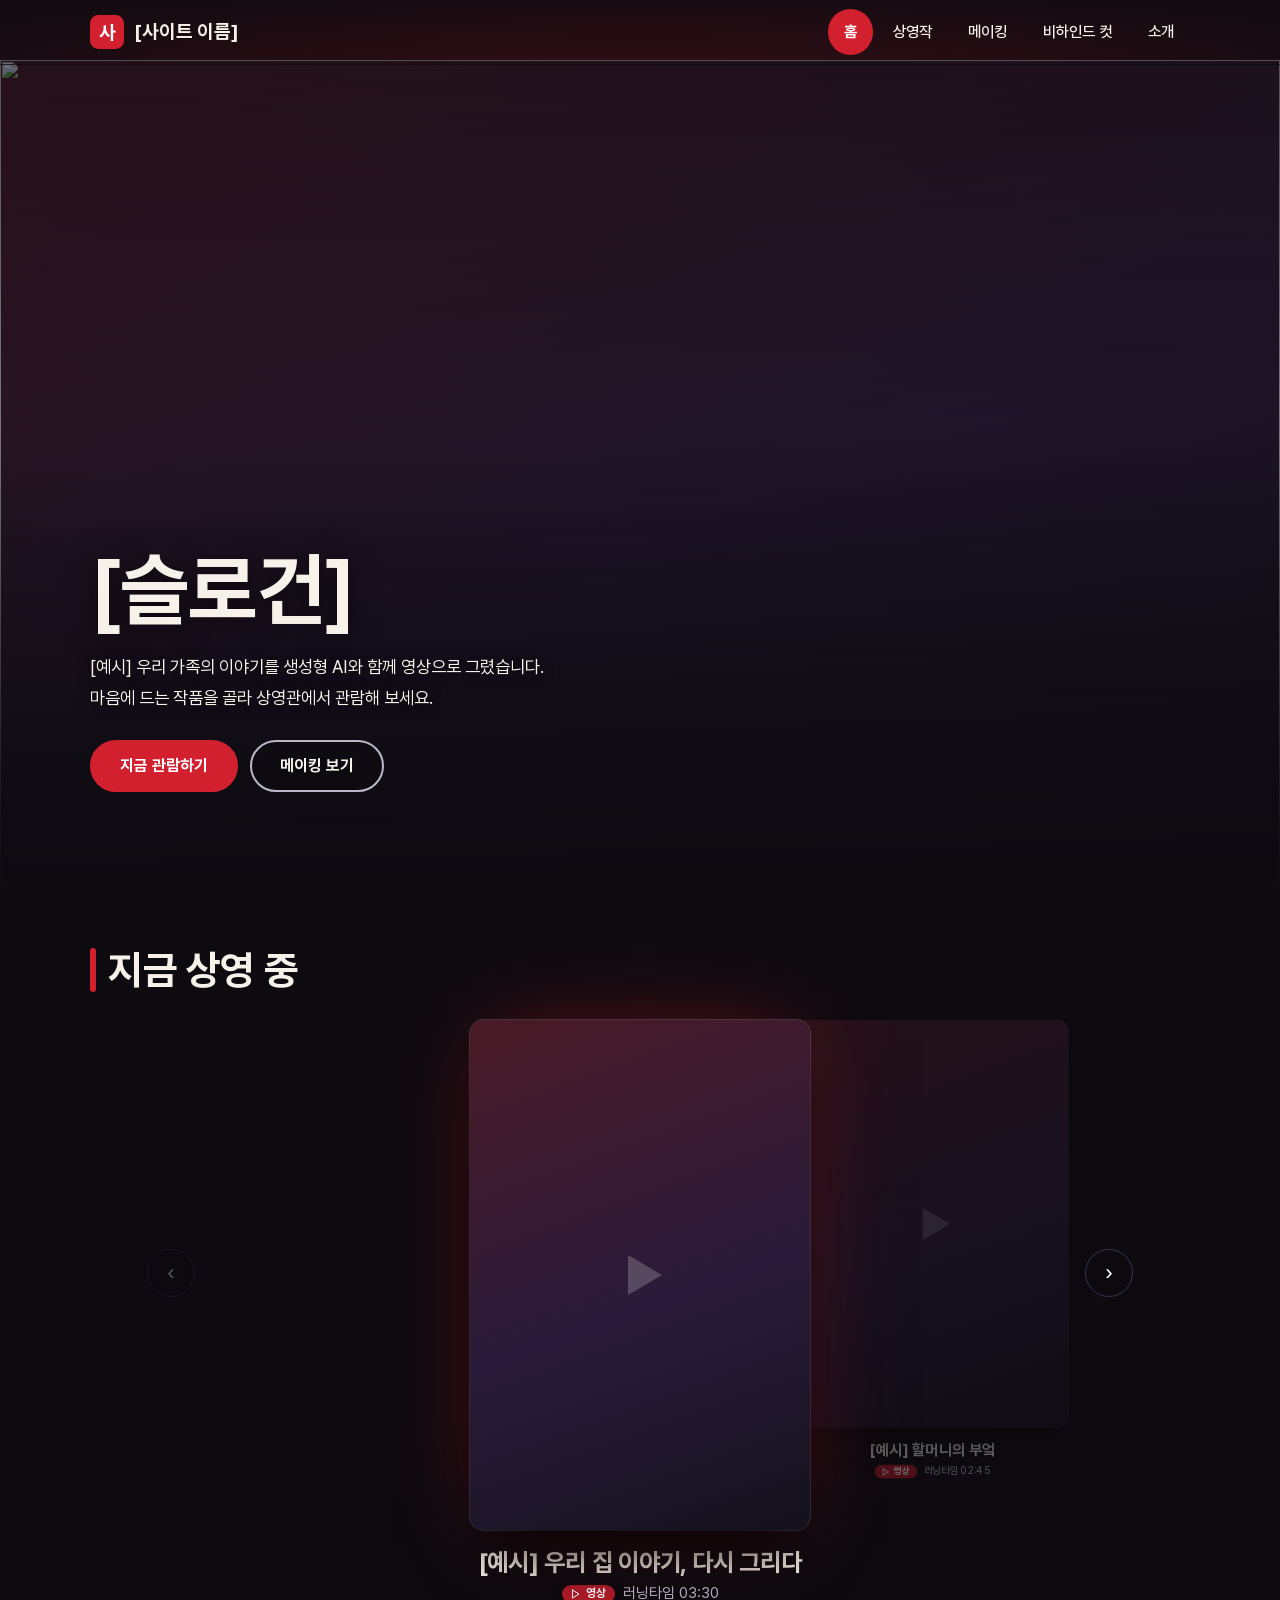
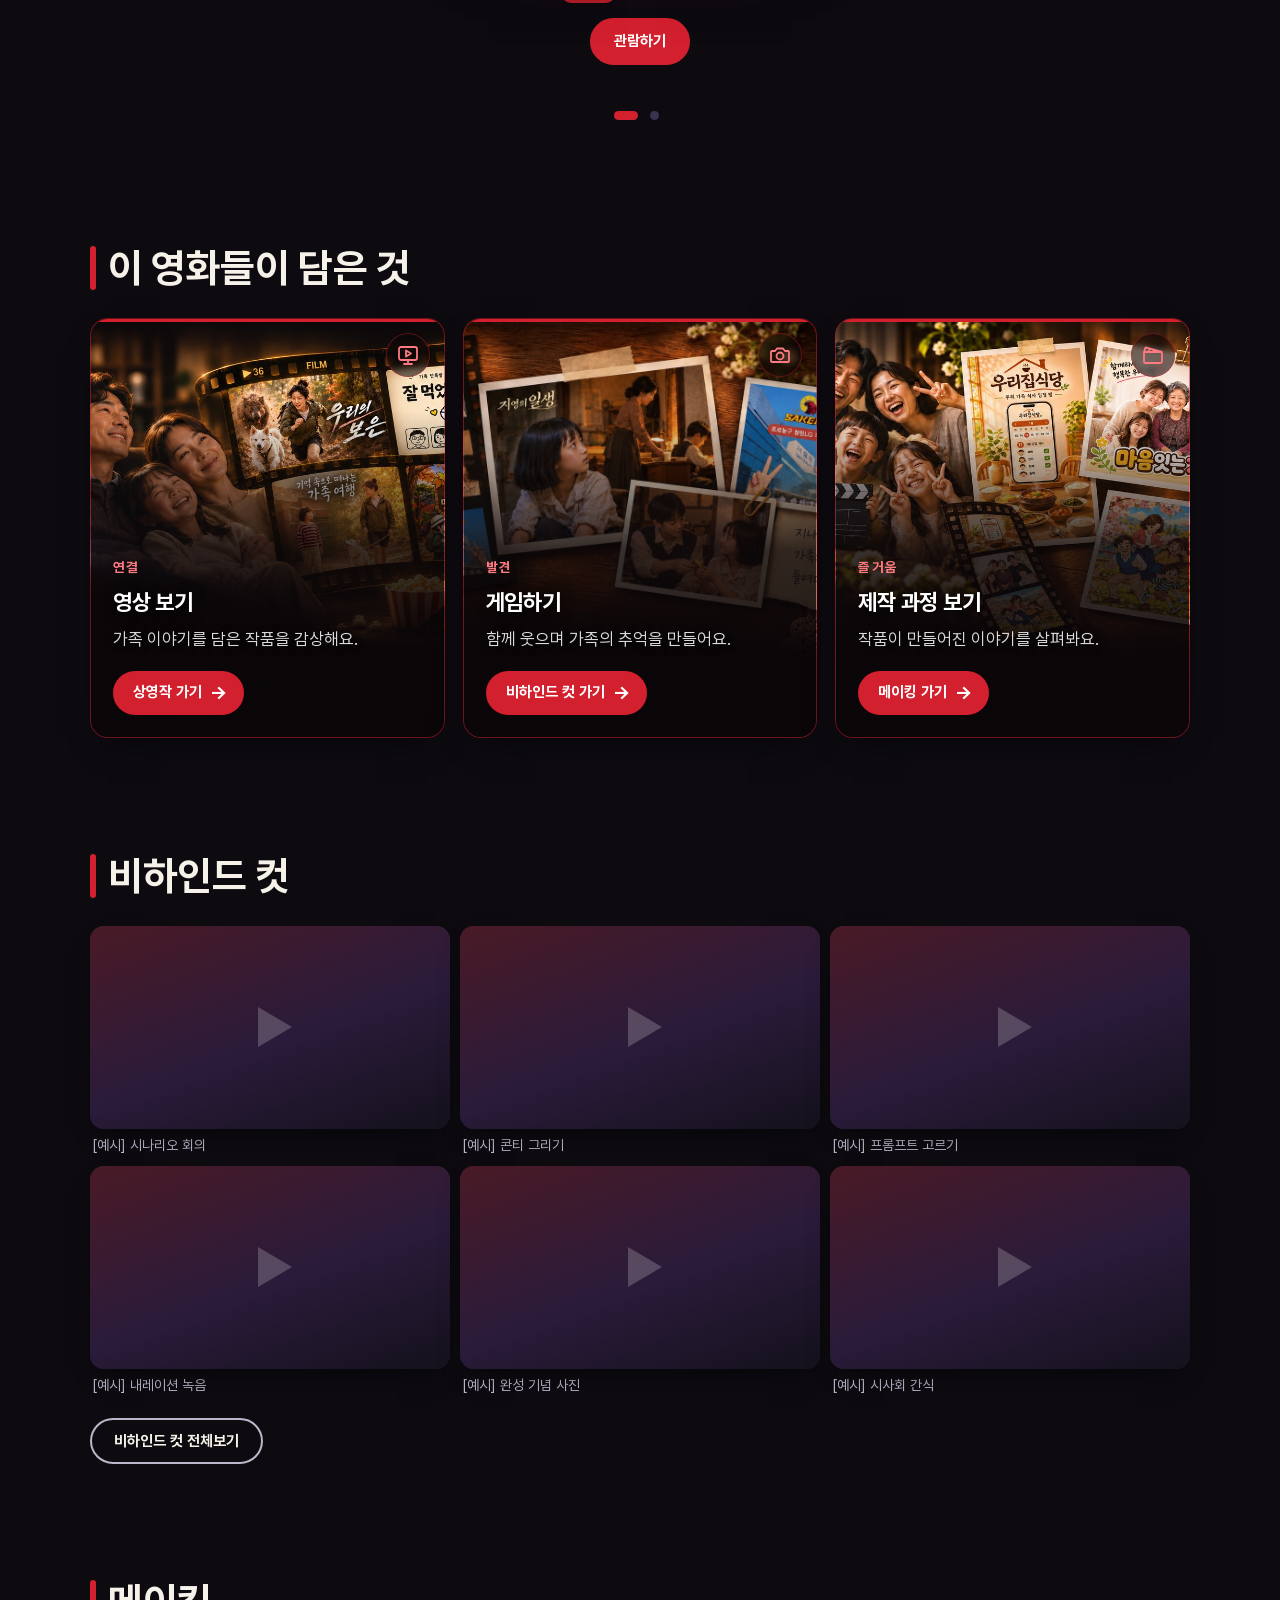
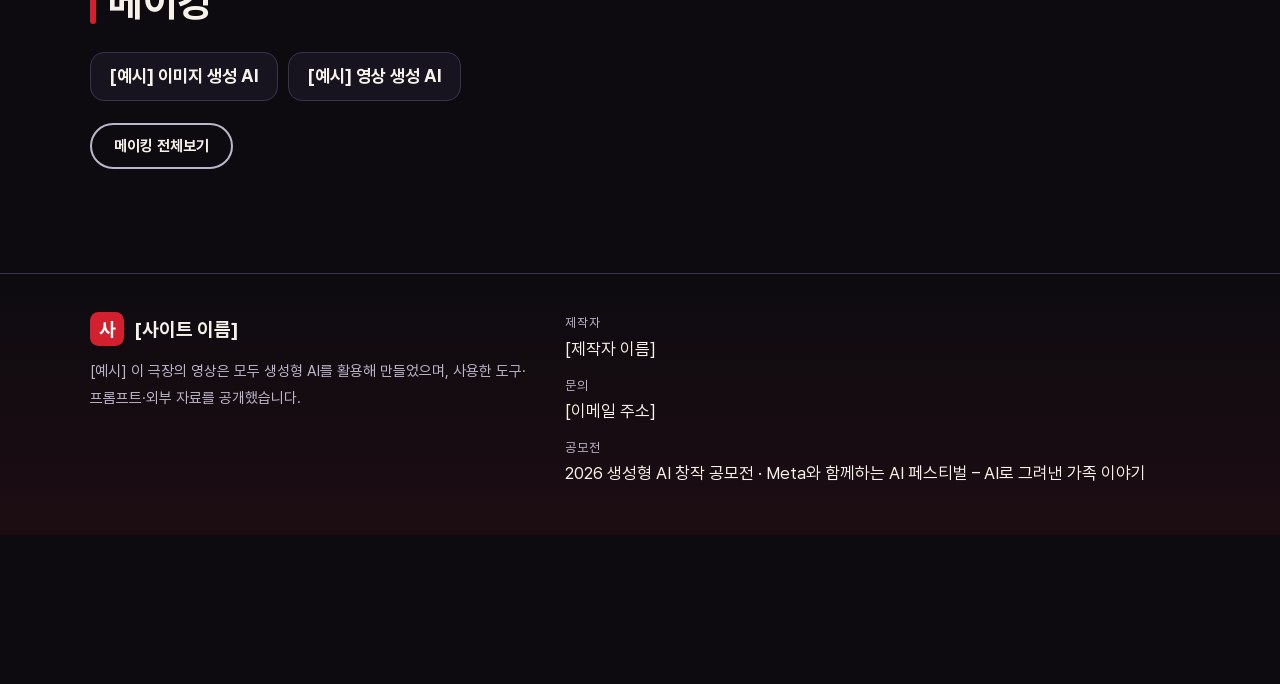
==== index.html @ 17f0c474 "홈 도구 태그: 같은 도구의 철자·언어·묶음 표기를 대표 이름으로 합쳐 표시 Co-Authored-By: Claude Sonnet 5.5 <noreply@anthropic.com>" ====
<!doctype html>
<html lang="ko">
<head>
<meta charset="utf-8">
<meta name="viewport" content="width=device-width, initial-scale=1, viewport-fit=cover">
<title>우리 가족 극장</title>
<meta name="description" content="생성형 AI로 그려낸 가족 이야기를 상영하는 우리 가족 극장">
<meta property="og:type" content="website">
<meta property="og:site_name" content="우리 가족 극장">
<meta property="og:title" content="우리 가족 극장">
<meta property="og:description" content="생성형 AI로 그려낸 가족 이야기를 상영하는 우리 가족 극장">
<link rel="icon" href="data:image/svg+xml,%3Csvg xmlns='http://www.w3.org/2000/svg' viewBox='0 0 32 32'%3E%3Crect width='32' height='32' rx='8' fill='%23d3202f'/%3E%3C/svg%3E">
<link rel="stylesheet" href="theme.css">
</head>
<body>
<a class="skip" href="#main">본문 바로가기</a>
<div id="app"></div>
<script src="common.js"></script>
<script>
(() => {
  const { h, has, arr, obj, mediaPath, watchHref, href, poster, section, gallery, tools: _t, toolList, boot, production, mediaStatus, isVideo } = App;
  const T0 = { works: '지금 상영 중', topics: '이 영화들이 담은 것', album: '비하인드 컷', making: '메이킹' };
  let current = 0;           // 카로셀 위치는 다시 그려도 유지한다

  /* ---------- 히어로 ---------- */
  function hero(d, site, av) {
    const hr = obj(d.hero);
    const title = has(hr.title) ? hr.title : (has(site.slogan) ? site.slogan : site.name);
    /* 대표 화면: 사진·영상을 차례로 이어서 보여 준다. 영상은 끝까지 재생하고, 사진은 정해진 시간(기본 5초) 동안 보여 준 뒤 다음으로 넘어가며, 마지막 다음에는 처음으로 돌아간다.
       공모전 발표용이라 심사위원 기기의 '움직임 줄이기'·'데이터 절약' 설정과 상관없이 소리 없는 영상은 항상 재생한다 (포스터 사진은 영상이 안 나올 때만 대신 쓴다) */
    const img = f => { const i = h('img', { class: 'hero-media', src: mediaPath(f), alt: '', 'aria-hidden': 'true' }); i.addEventListener('error', () => i.remove()); return i; };
    const list = [{ file: hr.mode === 'image' ? hr.image : hr.video, portrait: hr.mode === 'image' ? hr.imagePortrait : hr.videoPortrait }, ...arr(hr.more).map(x => ({ file: obj(x).file, portrait: obj(x).portrait }))].filter(x => has(x.file)), many = list.length > 1;
    const secs = Math.max(2, Math.min(60, +hr.photoSeconds || 5)), still_ = has(hr.poster) ? img(hr.poster) : null;
    const stage = h('div', { class: 'hero-stage' });
    let at = 0, fails = 0, timer = 0;
    const next = () => { at = (at + 1) % list.length; show(); };
    function show() {
      clearTimeout(timer);
      const tall = matchMedia('(max-aspect-ratio: 1/1)').matches, it = list[at], own = tall && has(it.portrait), f = own ? it.portrait : it.file;   // 세로 화면(휴대폰)에서는 세로용 사진·영상이 있으면 그것을 쓴다
      if (!isVideo(f)) {
        const i = img(f); if (own) i.classList.add('fill');
        i.addEventListener('load', () => { fails = 0; });
        i.addEventListener('error', () => { if (many && ++fails < list.length) next(); });
        stage.replaceChildren(i);
        if (many) timer = setTimeout(next, secs * 1000);
        return;
      }
      const v = h('video', { class: 'hero-media' + (own ? ' fill' : ''), muted: true, autoplay: true, loop: !many, playsinline: true, preload: 'auto', 'aria-hidden': 'true', tabindex: '-1', src: mediaPath(f) });
      if (has(hr.poster)) v.setAttribute('poster', mediaPath(hr.poster));
      v.muted = true; v.setAttribute('muted', ''); v.setAttribute('playsinline', '');   // 휴대폰(iOS)에서 자동 재생되려면 속성으로도 필요하다
      const st = mediaStatus(v, { errors: false });   // 인터넷이 느리거나 막힌 이유를 화면에 알려 준다
      if (many) v.addEventListener('ended', next);
      v.addEventListener('error', () => { if (many && ++fails < list.length) next(); else { st.fail(v.error && v.error.code); stage.replaceChildren(...(still_ ? [still_] : []), st.el); } });
      v.addEventListener('playing', () => { fails = 0; });
      v.play && v.play().catch(e => { if (e && e.name === 'NotAllowedError') { st.say('자동 재생이 막혀 있어요.\n화면을 한 번 누르면 재생돼요.', 'info'); document.addEventListener('pointerdown', () => v.play().catch(() => {}), { once: true }); } });
      stage.replaceChildren(v, st.el);
    }
    const media = [];
    if (list.length) { show(); media.push(stage); } else if (still_) media.push(still_);
    return h('section', { class: 'hero', 'data-section': 'hero', 'aria-label': '대표 화면' }, media,
      h('div', { class: 'wrap hero-in' },
        h('h1', { text: title || '' }),
        has(hr.text) && h('p', { text: hr.text }),
        h('div', { class: 'hero-cta' },
          av.works && h('a', { class: 'btn', href: '#now', text: has(hr.ctaWatch) ? hr.ctaWatch : '지금 관람하기' }),
          av.making && h('a', { class: 'btn ghost', href: href('making.html'), text: has(hr.ctaMaking) ? hr.ctaMaking : '메이킹 보기' }))));
  }

  /* ---------- 카로셀 ---------- */
  function carousel(works) {
    const n = works.length;
    current = Math.max(0, Math.min(current, n - 1));
    let swallow = false, startX = null;
    const loop = n > 2;   // 3개 이상이면 원형: 처음에서 이전은 마지막, 마지막에서 다음은 처음

    const live = h('p', { class: 'sr', 'aria-live': 'polite' });
    const prev = h('button', { type: 'button', class: 'arrow prev', 'aria-label': '이전 작품', text: '‹' });
    const next = h('button', { type: 'button', class: 'arrow next', 'aria-label': '다음 작품', text: '›' });
    const stage = h('div', {
      class: 'stage', role: 'group', 'aria-roledescription': 'carousel', 'aria-label': '상영작 목록', tabindex: n > 1 ? '0' : null
    });

    const slides = works.map((w, i) => {
      const title = has(w.title) ? w.title : '제목 미정';
      const link = h('a', { class: 'btn', href: watchHref(w, i) }, '관람하기', h('span', { class: 'sr', text: ' – ' + title }));
      const pLink = h('a', { href: watchHref(w, i), tabindex: '-1', 'aria-hidden': 'true' }, poster(w));
      const slide = h('article', { class: 'slide', 'aria-roledescription': 'slide', 'aria-label': `${i + 1} / ${n}` },
        pLink,
        h('div', { class: 'slide-info' },
          h('h3', { text: title }),
          h('p', { class: 'meta' }, App.kindPill(w), App.metaLine(w)),
          link));
      slide.addEventListener('click', e => {
        if (swallow) { e.preventDefault(); return; }
        if (i !== current) { e.preventDefault(); e.stopPropagation(); go(i); }
      }, true);
      stage.append(slide);
      return { slide, link, pLink };
    });

    const dots = n > 1 ? h('div', { class: 'dots' }, works.map((w, i) =>
      h('button', { type: 'button', class: 'dot', 'aria-label': `${i + 1}번째 작품: ${w.title || '제목 미정'}`, onclick: () => go(i) }))) : null;

    function paint(announce) {
      slides.forEach(({ slide, link, pLink }, i) => {
        let off = i - current;
        if (loop) off = ((off + Math.floor(n / 2)) % n + n) % n - Math.floor(n / 2);   // -n/2 ~ n/2 사이로 접는다
        const abs = Math.abs(off);
        // 한쪽 끝에서 반대쪽 끝으로 넘어가는 카드는 화면을 가로질러 날아가지 않게 애니메이션 없이 옮긴다
        const jump = loop && slide._off != null && Math.abs(off - slide._off) > 1;
        if (jump) slide.style.setProperty('transition', 'none', 'important');
        slide._off = off;
        slide.style.setProperty('--o', Math.max(-2, Math.min(2, off)));
        slide.style.setProperty('--s', abs === 0 ? 1 : abs === 1 ? .8 : .66);
        slide.style.setProperty('--op', abs === 0 ? 1 : abs === 1 ? .4 : 0);
        slide.style.zIndex = 10 - abs;
        slide.classList.toggle('active', abs === 0);
        slide.classList.toggle('far', abs > 1);
        slide.setAttribute('aria-hidden', abs === 0 ? 'false' : 'true');
        link.tabIndex = abs === 0 ? 0 : -1;
        if (jump) { void slide.offsetWidth; slide.style.removeProperty('transition'); }
      });
      prev.disabled = !loop && current === 0; next.disabled = !loop && current === n - 1;
      if (dots) [...dots.children].forEach((d, i) => d.setAttribute('aria-current', i === current ? 'true' : 'false'));
      if (announce) live.textContent = `${current + 1} / ${n}: ${works[current].title || '제목 미정'}`;
    }
    function go(i) { current = loop ? (i % n + n) % n : Math.max(0, Math.min(n - 1, i)); paint(true); }

    prev.addEventListener('click', () => go(current - 1));
    next.addEventListener('click', () => go(current + 1));
    stage.addEventListener('keydown', e => {
      if (e.key === 'ArrowLeft') { e.preventDefault(); go(current - 1); }
      if (e.key === 'ArrowRight') { e.preventDefault(); go(current + 1); }
    });
    // 스와이프 (터치·마우스 드래그)
    stage.addEventListener('pointerdown', e => { startX = e.clientX; });
    const end = e => {
      if (startX == null) return;
      const dx = e.clientX - startX; startX = null;
      if (Math.abs(dx) > 40 && n > 1) {
        swallow = true; setTimeout(() => swallow = false, 60);
        go(current + (dx < 0 ? 1 : -1));
      }
    };
    stage.addEventListener('pointerup', end);
    stage.addEventListener('pointercancel', () => { startX = null; });

    paint(false);
    const box = h('div', { class: 'carousel' }, stage, n > 1 && prev, n > 1 && next, dots, live);

    // 자동 넘김: 3초마다 다음 작품(마지막 다음엔 처음으로). 마우스를 올리거나 포커스·터치 중, 탭이 숨겨진 동안 멈춘다. '동작 줄이기' 설정에서도 돌지만, 그때는 CSS 가 전환 애니메이션을 없애 카드가 바로 바뀐다.
    if (n > 1) {
      let hold = false, tick = null;
      const stop = () => { clearInterval(tick); tick = null; };
      const start = () => { if (tick || hold || document.hidden) return; tick = setInterval(() => {
        if (!box.isConnected) return stop();
        go(current + 1); }, 3000); };
      const pause = () => { hold = true; stop(); }, resume = () => { hold = false; start(); };
      box.addEventListener('mouseenter', pause); box.addEventListener('mouseleave', resume);
      box.addEventListener('focusin', pause); box.addEventListener('focusout', resume);
      box.addEventListener('touchstart', pause, { passive: true });
      box.addEventListener('touchend', () => setTimeout(resume, 8000));   // 손을 뗀 뒤 8초 쉬었다가 다시 시작
      document.addEventListener('visibilitychange', () => document.hidden ? stop() : start());
      start();
    }
    return box;
  }

  /* ---------- 렌더 ---------- */
  boot((d, site, av) => {
    const home = obj(d.home), T = { ...T0, ...obj(home.titles) };
    if (T.album === '가족 앨범') T.album = T0.album;   // CMS에 예전 이름이 저장돼 있어도 "비하인드 컷"으로 보인다
    const works = App.listing(d);
    const main = h('main', { id: 'main' });
    main.append(hero(d, site, av));

    if (works.length) main.append(section('now', T.works, '', carousel(works)));

    const TOPIC_LABEL = ['상영작 가기', '비하인드 컷 가기', '메이킹 가기'];   // 화살표 옆 글자 (TOPIC_GO와 같은 순서)
    const TOPIC_ICO = [   // 카드 오른쪽 위 선 그림 (상영작=화면, 비하인드 컷=카메라, 메이킹=클래퍼보드)
      '<rect x="3" y="4" width="18" height="13" rx="2"/><path d="M8 21h8M12 17v4"/><polygon points="10 7.5 15 10.5 10 13.5 10 7.5"/>',
      '<path d="M4 8h3l2-2.5h6L17 8h3a1 1 0 0 1 1 1v9a1 1 0 0 1-1 1H4a1 1 0 0 1-1-1V9a1 1 0 0 1 1-1z"/><circle cx="12" cy="13" r="3.5"/>',
      '<rect x="3" y="9" width="18" height="11" rx="1.5"/><path d="M3 9l1.6-4.6 4.4 1.2L7.4 9M9 5.6l4.4 1.2L11.8 9M13.4 6.8l4.4 1.2L16.2 9M17.8 8l2.6.7L19.6 9"/>'];
    const topicIco = i => { const e = h('span', { class: 'go-pic', 'aria-hidden': 'true' });
      e.innerHTML = '<svg viewBox="0 0 24 24" width="1em" height="1em" fill="none" stroke="currentColor" stroke-width="1.8" stroke-linecap="round" stroke-linejoin="round">' + TOPIC_ICO[i] + '</svg>'; return e; };
    const TOPIC_PIC = ['watch', 'behind', 'making'];   // 카드 배경 사진 media/topics/topic-○○.jpg (TOPIC_GO와 같은 순서)
    const TOPIC_GO = ['works.html', 'album.html', 'making.html'];   // 카드 순서대로 이동할 페이지 (연결→상영작, 발견→비하인드 컷, 즐거움→메이킹)
    const topics = arr(home.topics).filter(t => has(t.title) || has(t.text));
    if (topics.length) main.append(section('topics', T.topics, '', h('div', { class: 'topics' }, topics.map((t, i) =>
      h(TOPIC_GO[i] ? 'a' : 'article', TOPIC_GO[i] ? { class: 'topic go has-pic pic-' + TOPIC_PIC[i], href: href(TOPIC_GO[i]) } : { class: 'topic' },
        has(t.label) && h('span', { class: 'tag', text: t.label }),
        has(t.title) && h('h3', { text: t.title }),
        has(t.text) && h('p', { text: t.text }),
        TOPIC_GO[i] && topicIco(i),
        TOPIC_GO[i] && h('span', { class: 'go-arrow' }, h('span', { text: TOPIC_LABEL[i] }), h('span', { class: 'go-ico', 'aria-hidden': 'true', text: '→' })))))));

    const photos = arr(obj(d.album).photos).filter(g => has(g.file) || has(g.caption)).slice(0, 6);
    if (photos.length) main.append(section('album', T.album, '', ...gallery(photos),
      h('a', { class: 'btn ghost', href: href('album.html') }, '비하인드 컷 전체보기')));

    if (av.making) {
      // 같은 도구가 철자·언어·묶음 표기만 달라 여러 번 보이지 않도록 대표 이름으로 합친다(표시용, 저장된 내용은 그대로)
      const ALIAS = [[/claudecode/, 'Claude Code'], [/claude|클로드/, 'Claude'], [/chatgpt|챗gpt/, 'ChatGPT'], [/flow|플로우/, 'Google Flow'], [/vids|비즈/, 'Google Vids'],
        [/제미나이|gemini/, 'Gemini'], [/나노바나나|nanobanana/, 'Nano Banana'], [/러버블|lovable/, 'Lovable'], [/capcut|캡컷/, 'CapCut'], [/ffmpeg/, 'FFmpeg'],
        [/clipchamp|클립챔프/, 'Microsoft Clipchamp'], [/suno|수노/, 'Suno'], [/supabase/, 'Supabase'], [/vercel/, 'Vercel'], [/github|깃허브/, 'GitHub'], [/higgsfield/, 'Higgsfield']];
      const canon = raw => { let s = raw.toLowerCase().replace(/\s+/g, ''), out = []; ALIAS.forEach(([re, n]) => { if (re.test(s)) { out.push(n); s = s.replace(re, ' '); } }); return out.length ? out : [raw]; };
      const names = [...new Set([...toolList(obj(d.making).tools), ...works.flatMap(w => toolList(production(w, d).tools))].flatMap(t => canon((t.name || '').trim())).filter(Boolean))];
      main.append(section('making', T.making, '',
        names.length > 0 && h('ul', { class: 'toolnames', 'aria-label': '사용한 AI 도구' }, names.map(n => h('li', { text: n }))),
        h('a', { class: 'btn ghost', href: href('making.html') }, '메이킹 전체보기')));
    }

    return { title: has(site.name) ? site.name + (has(site.slogan) ? ' – ' + site.slogan : '') : '우리 가족 극장', main };
  });
})();
</script>
</body>
</html>
---- theme.css ----
/* 가상의 가족 극장 – 공개 페이지 공통 스타일 */
/* Pretendard – SIL Open Font License 1.1 (media/fonts/Pretendard-LICENSE.txt) */
@font-face{font-family:"Pretendard";font-weight:400;font-style:normal;font-display:swap;src:url("media/fonts/Pretendard-Regular.woff2") format("woff2")}
@font-face{font-family:"Pretendard";font-weight:500;font-style:normal;font-display:swap;src:url("media/fonts/Pretendard-Medium.woff2") format("woff2")}
@font-face{font-family:"Pretendard";font-weight:700;font-style:normal;font-display:swap;src:url("media/fonts/Pretendard-Bold.woff2") format("woff2")}
:root{
  --bg:#0d0b10; --surface:#171420; --surface2:#211d2c; --line:#3a3350;
  --text:#f6f1e9; --muted:#bdb5ca;
  --accent:#d3202f;      /* 버튼 배경 (흰 글자) */
  --accent-hi:#ff7a82;   /* 어두운 배경 위 강조 글자 */
  --hand:"Pretendard","Noto Sans KR","Apple SD Gothic Neo","Malgun Gothic",system-ui,sans-serif;
  --sans:"Pretendard","Noto Sans KR","Apple SD Gothic Neo","Malgun Gothic",system-ui,sans-serif;
  --cw:min(64vw,280px);  /* 카로셀 카드 너비 */
  --hh:64px;             /* 헤더 높이 */
}
*{box-sizing:border-box}
html{scroll-behavior:smooth;color-scheme:dark}
body{
  margin:0;font-family:var(--sans);font-size:1.0625rem;line-height:1.75;color:var(--text);
  background:radial-gradient(110% 480px at 50% -80px,rgba(211,32,47,.28),transparent 70%),var(--bg);
  background-repeat:no-repeat;word-break:keep-all;overflow-wrap:break-word;min-height:100vh;white-space:pre-line;
}
.site-bg{position:fixed;inset:0;z-index:-1;pointer-events:none;background-size:cover;background-position:center;background-repeat:no-repeat}
.site-bg::after{content:"";position:absolute;inset:0;background:linear-gradient(rgba(13,11,16,.72),rgba(13,11,16,.9))}
:focus-visible{outline:3px solid #fff;outline-offset:3px;border-radius:6px}
img{max-width:100%}
a{color:var(--accent-hi)}
h1,h2,h3,h4{font-family:var(--hand);font-weight:700;letter-spacing:-.01em;line-height:1.3;margin:0}
p{margin:0 0 1em}
.wrap{width:min(1100px,100% - 32px);margin-inline:auto}
.sr{position:absolute!important;width:1px;height:1px;overflow:hidden;clip:rect(0 0 0 0);white-space:nowrap}
.skip{position:absolute;left:-999px;top:8px;background:#fff;color:#000;padding:8px 14px;border-radius:10px;z-index:300}
.skip:focus{left:8px}
[hidden]{display:none!important}
section[id]{scroll-margin-top:calc(var(--hh) + 8px)}

/* 버튼 */
.btn{display:inline-flex;align-items:center;justify-content:center;gap:6px;font:inherit;font-weight:700;font-size:.95rem;
  min-height:44px;padding:8px 22px;border-radius:999px;border:2px solid var(--accent);background:var(--accent);color:#fff;
  text-decoration:none;cursor:pointer;transition:background .2s,transform .2s,border-color .2s}
.btn:hover{background:#a8141f;border-color:#a8141f;transform:translateY(-2px)}
.btn:active{transform:scale(.97)}
.btn.ghost{background:transparent;border-color:var(--muted);color:var(--text)}
.btn.ghost:hover{background:var(--surface2);border-color:var(--text)}
.btn.sm{min-height:36px;padding:2px 14px;font-size:.85rem}
@media (pointer:coarse){.btn.sm{min-height:44px}}

/* 헤더 – 처음엔 투명, 스크롤하면 어두운 배경 */
.site-header{position:fixed;inset:0 0 auto 0;z-index:100;border-bottom:1px solid transparent;
  background:linear-gradient(rgba(13,11,16,.78),rgba(13,11,16,0));transition:background .3s,border-color .3s}
.site-header.solid{background:rgba(13,11,16,.94);border-bottom-color:var(--line);backdrop-filter:blur(10px);-webkit-backdrop-filter:blur(10px)}
.bar{display:flex;align-items:center;justify-content:space-between;gap:12px;min-height:var(--hh)}
.brand{display:flex;align-items:center;gap:10px;color:var(--text);text-decoration:none;font-family:var(--hand);font-weight:700;font-size:1.2rem;min-width:0}
.brand span{overflow:hidden;text-overflow:ellipsis;white-space:nowrap}
.logo{width:34px;height:34px;flex:none;display:block;transition:transform .25s}
.logo text{font-family:var(--hand);font-weight:700}
.logo-img{object-fit:contain;border-radius:8px}
.brand:hover .logo{transform:rotate(-6deg) scale(1.06)}
.nav ul{list-style:none;margin:0;padding:0;display:flex;gap:4px}
.navlink{display:block;padding:9px 16px;border-radius:999px;color:var(--text);text-decoration:none;font-weight:500;font-size:.97rem;transition:background .2s}
.navlink:hover{background:rgba(255,255,255,.12)}
.navlink[aria-current=page]{background:var(--accent);color:#fff;font-weight:700}
.burger{display:none;width:44px;height:44px;border:1px solid var(--line);border-radius:12px;background:rgba(13,11,16,.6);cursor:pointer;padding:0;flex:none;
  flex-direction:column;align-items:center;justify-content:center;gap:5px}
.burger span{display:block;width:20px;height:2px;background:var(--text);border-radius:2px;transition:transform .25s,opacity .2s}
.burger[aria-expanded=true] span:nth-child(1){transform:translateY(7px) rotate(45deg)}
.burger[aria-expanded=true] span:nth-child(2){opacity:0}
.burger[aria-expanded=true] span:nth-child(3){transform:translateY(-7px) rotate(-45deg)}
@media (max-width:859px){
  .burger{display:flex}
  .nav{display:none;position:absolute;left:0;right:0;top:100%;background:rgba(13,11,16,.98);border-bottom:1px solid var(--line);padding:8px 16px 16px}
  .site-header.open .nav{display:block}
  .nav ul{flex-direction:column;gap:2px}
  .navlink{padding:14px 14px;min-height:48px;border-radius:12px;font-size:1.05rem}
}

.preview-bar{position:fixed;left:50%;bottom:12px;transform:translateX(-50%);z-index:150;background:#fff;color:#111;text-align:center;
  font-size:.82rem;padding:4px 14px;border-radius:999px;font-weight:700;pointer-events:none;max-width:92vw;line-height:1.4}

/* 로딩 화면 */
#loader{position:fixed;inset:0;z-index:250;display:grid;place-items:center;background:var(--bg);transition:opacity .5s ease}
#loader.done{opacity:0;pointer-events:none}
#loader{align-content:center;justify-items:center;gap:22px}
#loader .logo{width:72px;height:72px;animation:pulse .9s ease-in-out infinite alternate}
#loader .ld-bar{width:min(220px,56vw);height:6px;border-radius:99px;background:rgba(255,255,255,.14);overflow:hidden}
#loader .ld-bar i{display:block;height:100%;width:0;border-radius:inherit;background:linear-gradient(90deg,var(--accent),#e8c36a);transition:width .25s ease-out}
@keyframes pulse{from{transform:scale(.92);opacity:.7}to{transform:scale(1.06);opacity:1}}

/* 공통 섹션 */
main.pad{padding-top:calc(var(--hh) + clamp(12px,3vw,32px))}
.page{padding:clamp(28px,5vw,56px) 0}
.pagehead{padding:clamp(8px,2vw,24px) 0 0}
.pagehead h1{font-size:clamp(2.2rem,7vw,3.6rem)}
.pagehead p{color:var(--muted);margin:8px 0 0;max-width:680px}
.sec-head{margin-bottom:24px}
.sec-head h2{font-size:clamp(1.8rem,5vw,2.5rem);display:flex;align-items:center;gap:12px}
.sec-head h2::before{content:"";flex:none;width:6px;height:1.1em;border-radius:3px;background:var(--accent)}
.sec-head p{color:var(--muted);margin:6px 0 0 18px}
.prose{white-space:pre-line;max-width:760px}
.card{background:var(--surface);border:1px solid var(--line);border-radius:18px;padding:22px;box-shadow:0 14px 34px -18px rgba(0,0,0,.9)}
.empty{text-align:center;color:var(--muted);padding:60px 0}
.more{display:flex;justify-content:center;padding:8px 0 0}

/* ===== 홈: 히어로 ===== */
.hero{position:relative;min-height:clamp(520px,92svh,900px);display:flex;align-items:flex-end;overflow:hidden;
  background:linear-gradient(160deg,#4a1a26 0%,#2a1b3a 55%,#14111c 100%)}
.hero-stage{position:absolute;inset:0}
.hero-media{position:absolute;inset:0;width:100%;height:100%;object-fit:cover;display:block}
.hero-stage .hero-media{animation:hero-in .7s ease both}
/* 세로 화면(휴대폰): 가로 영상·사진을 잘라 내지 않고 통째로 보여 준다. 휴대폰용 세로 파일(.fill)을 올렸을 때만 화면을 가득 채운다 */
@media (max-aspect-ratio:1/1){.hero{min-height:clamp(460px,72svh,680px)}.hero-stage .hero-media{object-fit:contain;object-position:center 20%}.hero-stage .hero-media.fill{object-fit:cover;object-position:center}}
@keyframes hero-in{from{opacity:0}}
.hero::after{content:"";position:absolute;inset:0;pointer-events:none;
  background:linear-gradient(180deg,rgba(13,11,16,.6) 0%,rgba(13,11,16,.4) 45%,rgba(13,11,16,.92) 88%,var(--bg) 100%)}
.hero-in{position:relative;z-index:2;padding:calc(var(--hh) + 40px) 0 clamp(48px,9vw,96px)}
.hero h1{font-size:clamp(2.4rem,8vw,5rem);line-height:1.15;margin-bottom:16px;max-width:900px;text-shadow:0 2px 30px rgba(0,0,0,.7)}
.hero p{max-width:560px;font-size:1.1rem;color:var(--text);text-shadow:0 1px 14px rgba(0,0,0,.8)}
.hero-cta{display:flex;flex-wrap:wrap;gap:12px;margin-top:26px}
.hero .btn{min-height:50px;padding:10px 28px;font-size:1rem}
.hero .btn.ghost{background:rgba(13,11,16,.55);backdrop-filter:blur(4px);-webkit-backdrop-filter:blur(4px)}

/* ===== 홈: 카로셀 ===== */
.carousel{position:relative;overflow-x:clip}
.stage{position:relative;height:calc(var(--cw)*1.5 + 168px);touch-action:pan-y;user-select:none;-webkit-user-select:none;outline-offset:-4px}
.slide{position:absolute;left:50%;top:0;width:var(--cw);transform-origin:50% 0;
  transform:translateX(-50%) translateX(calc(var(--o)*var(--cw)*.86)) scale(var(--s));
  opacity:var(--op);transition:transform .8s cubic-bezier(.22,.8,.2,1),opacity .6s ease;cursor:pointer}
.slide.active{cursor:default}
.slide.far{pointer-events:none}
.poster{position:relative;display:block;aspect-ratio:2/3;border-radius:14px;overflow:hidden;background:var(--surface2);
  box-shadow:0 22px 40px -14px rgba(0,0,0,.95),0 0 0 1px rgba(255,255,255,.07);transition:transform .3s,box-shadow .3s}
.slide.active .poster{box-shadow:0 30px 60px -16px rgba(0,0,0,1),0 0 0 1px rgba(255,255,255,.18),0 0 90px -20px rgba(211,32,47,.55)}
.poster img{position:absolute;inset:0;width:100%;height:100%;object-fit:cover;display:block;-webkit-user-drag:none}
/* 위치·크기는 인라인(left/top/width)으로 받는다. 기본은 아래쪽 가운데 */
.poster img.poster-logo{inset:auto;left:50%;top:85%;width:80%;height:auto;max-height:30%;object-fit:contain;transform:translate(-50%,-50%);pointer-events:none}
.poster-fallback{position:absolute;inset:0;display:flex;align-items:flex-end;padding:18px;
  background:linear-gradient(160deg,#4a1a26 0%,#2a1b3a 55%,#14111c 100%)}
.poster-fallback::after{content:"";position:absolute;left:50%;top:50%;margin:-20px 0 0 -12px;border-left:34px solid rgba(255,255,255,.2);border-top:20px solid transparent;border-bottom:20px solid transparent}
.slide-info{text-align:center;padding-top:16px;transition:opacity .5s}
/* 옆 카드: 제목·소개 줄(저작권 포함)을 흐리게 보여 '뒤에 다른 작품이 더 있다'는 걸 알린다. 관람 버튼은 가운데 카드에서만 */
.slide:not(.active) .slide-info .btn{opacity:0;visibility:hidden}
.slide-info .btn{transition:opacity .5s,visibility .5s}
.slide:not(.active) .slide-info .meta{font-size:.8rem;margin-bottom:0}
.slide:not(.active) .slide-info h3{font-size:1.2rem}
.slide-info h3{transition:font-size .5s}
.slide-info h3{font-size:1.55rem;margin-bottom:2px}
.slide-info .meta{color:var(--muted);font-size:.95rem;margin:0 0 12px}
.arrow{position:absolute;top:calc(var(--cw)*.75 - 26px);z-index:20;width:48px;height:48px;border-radius:50%;border:1px solid var(--line);
  background:rgba(13,11,16,.8);color:#fff;font-size:1.4rem;cursor:pointer;display:grid;place-items:center;backdrop-filter:blur(4px);transition:background .2s,transform .2s}
.arrow:hover:not(:disabled){background:var(--accent);border-color:var(--accent);transform:scale(1.08)}
.arrow:disabled{opacity:.3;cursor:not-allowed}
.arrow.prev{left:max(8px,calc(50% - var(--cw)*1.45))}
.arrow.next{right:max(8px,calc(50% - var(--cw)*1.45))}
.dots{display:flex;justify-content:center;margin-top:4px}
.dot{width:28px;height:28px;border:0;background:none;cursor:pointer;display:grid;place-items:center;padding:0}
.dot::after{content:"";width:9px;height:9px;border-radius:50%;background:var(--line);transition:all .25s}
.dot[aria-current=true]::after{width:24px;border-radius:5px;background:var(--accent)}

/* ===== 홈: 주제 카드 ===== */
.topics{display:grid;gap:16px;grid-template-columns:minmax(0,1fr)}
.topic{background:var(--surface);border:1px solid var(--line);border-radius:18px;padding:26px 24px;box-shadow:0 14px 34px -18px rgba(0,0,0,.9);position:relative;overflow:hidden;
  transition:transform .3s,border-color .3s,box-shadow .3s}
.topic:hover{transform:translateY(-4px);border-color:var(--accent);box-shadow:0 22px 40px -18px rgba(0,0,0,1)}
.topic::before{content:"";position:absolute;left:0;top:0;right:0;height:3px;background:var(--accent)}
.topic .tag{display:inline-block;font-weight:700;font-size:.85rem;letter-spacing:.1em;color:var(--accent-hi);margin-bottom:8px}
.topic h3{font-size:1.55rem;margin-bottom:8px}
.topic p{margin:0;color:var(--muted)}
a.topic{display:block;color:inherit;text-decoration:none;padding-bottom:72px}
.topic .go-arrow{position:absolute;right:20px;bottom:18px;height:44px;padding:0 16px 0 20px;gap:8px;border-radius:999px;display:flex;align-items:center;justify-content:center;white-space:nowrap;
  background:var(--accent);color:#fff;font-weight:700;font-size:.95rem;transition:transform .3s}
.topic .go-ico{font-size:1.2rem;line-height:1}
.topic .go-pic{position:absolute;right:20px;top:22px;width:44px;height:44px;border-radius:50%;display:flex;align-items:center;justify-content:center;font-size:1.5rem;color:var(--accent-hi);background:rgba(211,32,47,.12);box-shadow:inset 0 0 0 1px rgba(211,32,47,.4)}
a.topic h3{padding-right:52px}
/* 홈 주제 카드: 사진 배경 + 아래쪽 어둡게(글자가 읽히도록) */
a.topic.has-pic{display:flex;flex-direction:column;justify-content:flex-end;aspect-ratio:1/1;padding:26px 24px 72px;background:#0b0709 var(--bg) top center/100% auto no-repeat;border-color:rgba(211,32,47,.45)}
a.topic.has-pic::after{content:"";position:absolute;inset:0;background:linear-gradient(to top,rgba(10,6,8,.92) 0%,rgba(10,6,8,.55) 32%,rgba(10,6,8,0) 54%);pointer-events:none}
a.topic.has-pic::before{z-index:3}
a.topic.has-pic .tag,a.topic.has-pic h3,a.topic.has-pic p{position:relative;z-index:1}
a.topic.has-pic h3{color:#fff;text-shadow:0 2px 12px rgba(0,0,0,.6)}
a.topic.has-pic p{color:rgba(255,255,255,.86);text-shadow:0 1px 8px rgba(0,0,0,.6)}
a.topic.has-pic .go-pic,a.topic.has-pic .go-arrow{z-index:2}
a.topic.has-pic .go-pic{background:rgba(10,6,8,.55);backdrop-filter:blur(3px)}
.pic-watch{--bg:url(media/topics/topic-watch.jpg)}
.pic-behind{--bg:url(media/topics/topic-behind.jpg)}
.pic-making{--bg:url(media/topics/topic-making.jpg)}
a.topic:hover .go-arrow{transform:translateX(4px)}
a.topic:focus-visible{outline:3px solid var(--accent-hi);outline-offset:3px}

/* ===== 홈: 메이킹 하이라이트 ===== */
.toolnames{list-style:none;margin:0 0 22px;padding:0;display:flex;flex-wrap:wrap;gap:10px}
.toolnames li{background:var(--surface);border:1px solid var(--line);border-radius:14px;padding:8px 18px;font-weight:700;font-family:var(--hand);font-size:1.1rem}

/* ===== 사진: 홈 미리보기 그리드 / 앨범 masonry ===== */
.gallery{list-style:none;margin:0 0 22px;padding:0;display:grid;gap:10px;grid-template-columns:repeat(2,minmax(0,1fr));grid-auto-rows:clamp(120px,32vw,200px)}
.masonry{list-style:none;margin:0;padding:0;columns:2;column-gap:10px}
.masonry li{break-inside:avoid;margin-bottom:10px}
.page.tight{padding-top:clamp(14px,2.5vw,24px)}   /* 비하인드 컷: 소개글 바로 아래에 붙인다 */
.masonry:has(li:only-child){columns:1;max-width:min(100%,720px)}   /* 사진·영상이 하나뿐이면 반쪽이 아니라 넓게 */
.tile{position:relative;display:block;width:100%;height:100%;padding:0;border:0;border-radius:14px;overflow:hidden;cursor:zoom-in;background:var(--surface2);
  box-shadow:0 12px 26px -14px rgba(0,0,0,.95);transition:transform .25s,box-shadow .25s}
.tile:hover{transform:translateY(-3px);box-shadow:0 18px 34px -14px rgba(0,0,0,1),0 0 0 2px var(--accent)}
.tile img,.tile video{width:100%;height:100%;object-fit:cover;display:block;position:relative;pointer-events:none}
.tile .vbadge{position:absolute;left:50%;top:50%;width:46px;height:46px;margin:-23px 0 0 -23px;border-radius:50%;background:rgba(0,0,0,.6);color:#fff;font-size:1.1rem;display:grid;place-items:center;padding-left:3px}
.masonry .tile{height:auto}
.masonry .tile img,.masonry .tile video{height:auto}
.tile .cap{position:absolute;left:0;right:0;bottom:0;padding:26px 12px 10px;font-size:.88rem;text-align:left;color:#fff;background:linear-gradient(transparent,rgba(0,0,0,.85))}
dialog.lightbox{border:0;padding:0;background:transparent;color:var(--text);width:min(96vw,1100px);max-width:none;max-height:96vh;overflow:visible}
dialog.lightbox::backdrop{background:rgba(0,0,0,.9)}
.lb-fig{margin:0;text-align:center}
.lb-img{max-width:100%;max-height:76vh;border-radius:12px;display:block;margin:0 auto;box-shadow:0 30px 80px -10px #000}
.lb-miss{position:relative;min-height:40vh;border-radius:12px;background:linear-gradient(160deg,#4a1a26,#14111c)}
.lb-miss::after{content:"";position:absolute;left:50%;top:50%;margin:-20px 0 0 -12px;border-left:34px solid rgba(255,255,255,.2);border-top:20px solid transparent;border-bottom:20px solid transparent}
.lb-cap{margin-top:12px;color:var(--text)}
.lb-btn{position:absolute;width:48px;height:48px;border-radius:50%;border:1px solid var(--line);background:rgba(13,11,16,.85);color:#fff;font-size:1.3rem;cursor:pointer}
.lb-btn:hover{background:var(--accent)}
.lb-close{top:-8px;right:-4px}
.lb-prev{left:6px;top:38%} .lb-next{right:6px;top:38%}

/* ===== 상영작 그리드 ===== */
.works-grid{list-style:none;margin:0;padding:0;display:grid;gap:26px 14px;grid-template-columns:repeat(2,minmax(0,1fr))}
.wcard{display:block;color:var(--text);text-decoration:none}
.wcard .poster{box-shadow:0 18px 32px -14px #000,0 0 0 1px rgba(255,255,255,.08)}
.wcard:hover .poster,.wcard:focus-visible .poster{transform:translateY(-6px);box-shadow:0 26px 44px -14px #000,0 0 0 2px var(--accent)}
.wcard h3{font-size:1.2rem;margin-top:12px}
.wcard .meta{margin:2px 0 0;color:var(--muted);font-size:.9rem}

/* ===== 상영관 ===== */
.screen{padding:0}
.screen-frame{max-width:1100px;margin:0 auto;border-radius:16px;overflow:hidden;background:#000;
  box-shadow:0 36px 90px -24px rgba(0,0,0,1),0 0 0 1px var(--line),0 0 140px -40px rgba(211,32,47,.55)}
.screen-frame{position:relative}
.cover-logo{position:absolute;height:auto;max-height:90%;object-fit:contain;transform:translate(-50%,-50%);pointer-events:none;transition:opacity .25s}
.cover-logo.gone{opacity:0}
.screen-frame video{display:block;width:100%;aspect-ratio:16/9;background:#000}
.end-cover{position:absolute;inset:0 0 48px;background:#000;pointer-events:none}.end-cover[hidden]{display:none}
.end-cover img{width:100%;height:100%;object-fit:contain;display:block}
.video-fallback{aspect-ratio:16/9;display:flex;flex-direction:column;align-items:center;justify-content:center;gap:8px;padding:16px;text-align:center;
  background:repeating-linear-gradient(45deg,#16121d,#16121d 16px,#1c1726 16px,#1c1726 32px)}
.video-fallback strong{font-family:var(--hand);font-size:clamp(1.5rem,4.5vw,2.2rem)}
.video-fallback small{color:var(--muted)}
.dl{display:flex;justify-content:flex-end;max-width:1100px;margin:10px auto 0}
.movie{padding:28px 0 8px}
.movie-grid>*{min-width:0}
.tabs-sec{padding:20px 0 28px}
.ico{display:inline-flex;flex:none;font-size:1.25em;line-height:1}
.tablist{display:grid;grid-template-columns:repeat(auto-fit,minmax(150px,1fr));gap:12px;margin-bottom:26px}
.tab{font:inherit;font-weight:700;font-size:1.05rem;color:var(--muted);background:none;border:1px solid transparent;border-radius:14px;padding:14px 16px;min-height:56px;cursor:pointer;
  display:flex;align-items:center;justify-content:center;gap:10px;transition:background .2s,color .2s,transform .2s}
.tab:hover:not(.on){color:var(--text);background:rgba(255,255,255,.06)}
.tab.on{background:linear-gradient(135deg,#ff6b78,var(--accent));border-color:transparent;color:#fff;box-shadow:0 12px 26px -14px rgba(211,32,47,.9)}
.tab:focus-visible{outline:3px solid #fff;outline-offset:2px}
.tabpanel[hidden]{display:none}
.tab-block+.tab-block{margin-top:40px}
.tab-block h3{font-size:1.4rem;color:var(--accent-hi);margin:0 0 14px}
.tabpanel .more{justify-content:flex-start;padding-top:28px}
@media (max-width:520px){.tablist{grid-template-columns:repeat(2,minmax(0,1fr));gap:8px}.tab{font-size:.92rem;padding:12px 8px;gap:6px}}
.ep-side{margin-top:20px}
.ep-side h2{margin:0 0 10px}
.ep-side .eps{display:flex;gap:12px;overflow-x:auto;scroll-snap-type:x proximity;scrollbar-width:none;padding-bottom:10px}
.ep-side .eps li{flex:none;width:220px;scroll-snap-align:start}
.ep-side .eps a{flex-direction:column;align-items:stretch;gap:8px;padding:8px;height:100%}
.ep-side .ep-thumb{width:100%}
.movie h1{font-size:clamp(1.7rem,4.4vw,2.8rem);margin-bottom:10px}
.title-row{display:flex;flex-wrap:wrap;align-items:center;gap:6px 16px;margin-bottom:10px}.title-row h1{margin:0}.title-row .btn{flex:none}
.movie .meta{color:var(--muted);margin:0 0 14px}
.meta-line{display:flex;flex-wrap:wrap;gap:4px 0}
.meta-line span+span::before{content:"|";margin:0 12px;opacity:.5}
.meta-line:empty{display:none}
.tagline{font-size:1.2rem;margin-bottom:16px}
.movie h2{font-size:1.4rem;color:var(--accent-hi);margin:20px 0 6px}

.timeline{list-style:none;margin:0;padding:0;position:relative;counter-reset:step}
.timeline::before{content:"";position:absolute;left:21px;top:8px;bottom:8px;width:2px;background:var(--line)}
.timeline li{position:relative;padding:0 0 26px 64px;counter-increment:step}
.timeline li:last-child{padding-bottom:0}
.timeline li::before{content:counter(step);position:absolute;left:0;top:14px;width:44px;height:44px;border-radius:50%;background:var(--accent);color:#fff;display:grid;place-items:center;font-family:var(--hand);font-weight:700;font-size:1.4rem;box-shadow:0 0 0 5px var(--bg)}
.timeline h3{font-size:1.4rem;margin-bottom:2px}
.timeline p{margin:0;color:var(--muted)}

.tools{display:grid;gap:12px}
details.tool{background:var(--surface);border:1px solid var(--line);border-radius:16px;overflow:hidden;transition:border-color .2s}
details.tool:hover,details.tool[open]{border-color:var(--muted)}
details.tool summary{list-style:none;cursor:pointer;padding:16px 20px;display:flex;gap:12px;align-items:center;justify-content:space-between;min-height:56px}
details.tool summary::-webkit-details-marker{display:none}
details.tool summary::after{content:"프롬프트 보기 ＋";font-size:.88rem;font-weight:700;color:var(--accent-hi);border:1px solid currentColor;border-radius:999px;padding:6px 14px;flex:none;white-space:nowrap;transition:background .2s}
details.tool summary:hover::after{background:rgba(255,255,255,.08)}
details.tool[open] summary::after{content:"접기 －"}
.tool-name{font-family:var(--hand);font-weight:700;font-size:1.45rem;line-height:1.3;display:block}
.tool-purpose{display:block;font-size:.93rem;color:var(--muted)}
.tool-body{padding:4px 20px 20px;display:grid;gap:16px}
.prompt-head{display:flex;justify-content:space-between;align-items:center;gap:8px;margin-bottom:6px}
.prompt-head h4{font-size:1.15rem}
.prompt pre{margin:0;background:#08070b;border:1px solid var(--line);color:#f3ecdd;border-radius:12px;padding:14px 16px;overflow-x:auto;white-space:pre-wrap;word-break:break-word;font-size:.93rem;line-height:1.65}
.prompt code{font-family:ui-monospace,"Cascadia Mono",Consolas,"Noto Sans KR",monospace}

.roles{display:grid;gap:16px;grid-template-columns:minmax(0,1fr)}
.role{background:var(--surface);border:1px solid var(--line);border-radius:18px;padding:22px;position:relative;overflow:hidden}
.role h3{font-size:1.5rem;margin-bottom:12px}
.role ul{margin:0;padding:0;list-style:none;display:grid;gap:0}
.role li{padding:12px 0 12px 22px;position:relative}
.role li+li{border-top:1px solid var(--line)}
.role li::before{content:"";position:absolute;left:2px;top:1.4em;width:8px;height:8px;border-radius:50%;background:var(--accent-hi)}

.table-wrap{background:var(--surface);border:1px solid var(--line);border-radius:18px;overflow:hidden}
table{width:100%;border-collapse:collapse}
th,td{text-align:left;padding:14px 18px;vertical-align:top}
thead th{background:var(--surface2);font-family:var(--hand);font-size:1.2rem;letter-spacing:.03em}
tbody tr+tr td{border-top:1px solid var(--line)}
td:first-child{font-weight:700}
@media (max-width:639px){
  thead{position:absolute;left:-9999px}
  table,tbody,tr,td{display:block}
  tr{padding:12px 4px}
  tbody tr+tr{border-top:1px solid var(--line)}
  tbody tr+tr td{border-top:0}
  td{padding:4px 16px}
  td::before{content:attr(data-label);display:block;font-size:.8rem;color:var(--muted);font-weight:500}
}

.mini{display:flex;gap:14px;overflow-x:auto;scroll-snap-type:x mandatory;padding:4px 2px 14px;scrollbar-width:none}
.mini::-webkit-scrollbar,.ep-side .eps::-webkit-scrollbar{display:none}
.rail{display:grid;grid-template-columns:auto minmax(0,1fr) auto;gap:10px;align-items:start}
.rail:has(.mini){--rail-y:87px}
.rail:has(.eps){--rail-y:48px}
.rail-btn{margin-top:var(--rail-y,90px);width:44px;height:44px;border-radius:50%;border:1px solid var(--line);background:var(--surface2);color:#fff;font:inherit;font-size:1.5rem;line-height:1;
  cursor:pointer;display:grid;place-items:center;padding:0 0 3px;transition:background .2s,transform .2s}
.rail-btn:hover{background:var(--accent);border-color:var(--accent);transform:scale(1.08)}
.rail-btn[hidden]{visibility:hidden;pointer-events:none}   /* 자리는 그대로 두어 목록이 흔들리지 않게 */
@media (max-width:719px){.rail{grid-template-columns:minmax(0,1fr)}.rail-btn{display:none}}   /* 휴대폰은 손가락으로 넘긴다 */
.mini a{flex:0 0 140px;scroll-snap-align:start;text-decoration:none;color:var(--text)}
.mini a:hover .poster{transform:translateY(-4px)}
.mini h3{font-size:1.15rem;margin-top:8px}
.mini .meta{margin:0;font-size:.85rem;color:var(--muted)}

/* ===== 메이킹 ===== */
.toc{margin:28px 0 0}
.toc h2{font-size:1.2rem;margin-bottom:12px}
.toc ol{list-style:none;margin:0;padding:0;display:grid;gap:8px;grid-template-columns:minmax(0,1fr);counter-reset:toc}
.toc a{display:flex;flex-direction:column;gap:2px;text-decoration:none;color:var(--text);border:1px solid var(--line);border-radius:14px;padding:12px 16px 12px 52px;position:relative;
  min-height:56px;background:var(--surface2);transition:border-color .2s,transform .2s}
.toc a::before{counter-increment:toc;content:counter(toc);position:absolute;left:14px;top:50%;margin-top:-14px;width:28px;height:28px;border-radius:50%;background:var(--accent);color:#fff;
  display:grid;place-items:center;font-weight:700;font-size:.9rem}
.toc a:hover{border-color:var(--accent-hi);transform:translateY(-2px)}
.toc b{font-family:var(--hand);font-size:1.1rem}
.toc small{color:var(--muted);font-size:.88rem}
.decl{position:relative;padding:28px 26px 28px 32px;border-radius:18px;background:var(--surface);border:1px solid var(--line)}
.decl::before{content:"";position:absolute;left:0;top:16px;bottom:16px;width:5px;border-radius:3px;background:var(--accent)}
.decl .prose{max-width:none;margin:0;font-size:1.1rem}

/* ===== 소개 ===== */
.who h3{font-size:1.6rem;margin-bottom:8px}
.contest h3{font-size:1.4rem;margin-bottom:8px}

/* ===== 푸터 ===== */
footer{margin-top:48px;border-top:1px solid var(--line);padding:38px 0 46px;background:linear-gradient(transparent,rgba(211,32,47,.08))}
.foot{display:grid;gap:26px;grid-template-columns:minmax(0,1fr)}
.foot-brand p{margin:12px 0 0;max-width:460px;font-size:.93rem;color:var(--muted)}
.foot-info{margin:0;display:grid;gap:10px}
.foot-info dt{font-size:.8rem;color:var(--muted);letter-spacing:.06em}
.foot-info dd{margin:0}
.foot-sns{list-style:none;margin:0;padding:0;display:flex;flex-wrap:wrap;gap:6px 18px;align-items:flex-start}
.foot-sns a{display:inline-flex;align-items:center;min-height:44px}
@media (min-width:860px){.foot{grid-template-columns:1.2fr 1.6fr auto;align-items:start}}

.notice{margin:calc(var(--hh) + 40px) auto 60px;max-width:640px}
.notice h1{font-size:2rem;margin-bottom:12px}
.notice code{background:var(--surface2);padding:2px 8px;border-radius:8px}

/* 스크롤 등장 */
.reveal{opacity:0;transform:translateY(24px);transition:opacity .7s ease,transform .7s ease}
.reveal.in{opacity:1;transform:none}

@media (min-width:720px){
  :root{--cw:300px}
  .topics{grid-template-columns:repeat(3,minmax(0,1fr))}
  .roles{grid-template-columns:repeat(2,minmax(0,1fr))}
  .toc ol{grid-template-columns:repeat(2,minmax(0,1fr))}
  .gallery{grid-template-columns:repeat(3,minmax(0,1fr));grid-auto-rows:clamp(150px,20vw,230px)}
  .masonry{columns:3}
  .works-grid{grid-template-columns:repeat(3,minmax(0,1fr));gap:30px 20px}
}
@media (min-width:900px){
  :root{--cw:340px}
  .works-grid{grid-template-columns:repeat(4,minmax(0,1fr))}
  .masonry{columns:4}
}

/* 공모전 발표용: '움직임 줄이기' 설정을 따르지 않고 연출을 항상 보여 준다 (심사위원 기기 설정과 무관) */

/* 영상·게임을 불러오는 상태 안내 (인터넷이 느릴 때 이유를 보여 준다) */
.media-status{position:absolute;right:14px;bottom:14px;z-index:6;display:flex;align-items:center;gap:10px;max-width:min(92%,340px);padding:10px 14px;border-radius:14px;background:rgba(13,11,16,.88);border:1px solid rgba(255,255,255,.2);color:var(--text);font-size:.9rem;line-height:1.5;white-space:pre-line;box-shadow:0 10px 30px -8px #000;animation:ms-in .25s ease both}
.media-status.above{bottom:64px;right:50%;transform:translateX(50%)}
.media-status[hidden]{display:none}
.media-status.bad{border-color:var(--accent-hi)}
.media-status.info{border-color:#e8c36a}
.media-status .spin{flex:none;width:18px;height:18px;border-radius:50%;border:3px solid rgba(255,255,255,.25);border-top-color:var(--accent-hi);animation:ms-spin .8s linear infinite}
@keyframes ms-spin{to{transform:rotate(360deg)}}
@keyframes ms-in{from{opacity:0;margin-bottom:-6px}}

/* 꾸밈 효과: 주제 마우스 모양, 말풍선 (마우스를 쓰는 기기에서만 켜진다) */
html.fx-on,html.fx-on *{cursor:none!important}
html.fx-on :is(input,textarea,select,[contenteditable]){cursor:auto!important}
.fx-cursor{position:fixed;left:0;top:0;z-index:9999;pointer-events:none;opacity:0;transition:opacity .2s;will-change:transform}
.fx-cursor.on{opacity:1}.fx-cursor.gone{opacity:0}
.fx-fam{position:fixed;left:0;top:0;z-index:9998;pointer-events:none;opacity:0;transition:opacity .2s}
.fx-fam.on{opacity:1}.fx-fam.gone,.fx-fam[hidden]{opacity:0}
.fx-f{position:absolute;left:-8px;top:-8px;width:16px;height:16px;will-change:transform;font-size:14px;line-height:16px;text-align:center;filter:drop-shadow(0 2px 2px rgba(0,0,0,.5));font-family:"Apple Color Emoji","Segoe UI Emoji","Noto Color Emoji",sans-serif}
.fx-f>span{display:block;animation:fx-bob 1.3s ease-in-out infinite}
.fx-fam.press .fx-f>span{animation-duration:.25s}
@keyframes fx-bob{0%,100%{transform:translateY(0)}50%{transform:translateY(-3px)}}
.fx-c-in{display:block;will-change:transform;margin:-18px 0 0 -18px;width:36px;height:36px;line-height:36px;text-align:center;font-size:30px;transform:rotate(var(--tilt,0deg));transition:scale .18s cubic-bezier(.3,1.6,.5,1);filter:drop-shadow(0 3px 3px rgba(0,0,0,.55));font-family:"Apple Color Emoji","Segoe UI Emoji","Noto Color Emoji",sans-serif}
.fx-c-in img{width:100%;height:100%;object-fit:contain;display:block}
.fx-cursor.hot .fx-c-in{scale:1.3}
.fx-cursor.press .fx-c-in{scale:.8}
.fx-bit{position:fixed;z-index:9998;pointer-events:none;width:18px;height:18px;margin:-9px 0 0 -9px;line-height:18px;text-align:center;font-size:15px;animation:fx-bit .75s cubic-bezier(.2,.7,.3,1) forwards;font-family:"Apple Color Emoji","Segoe UI Emoji","Noto Color Emoji",sans-serif}
.fx-bit img{width:100%;height:100%;object-fit:contain}
@keyframes fx-bit{0%{transform:translate(0,0) scale(.6)}55%{transform:translate(var(--dx),var(--dy)) rotate(var(--r)) scale(1)}100%{transform:translate(var(--dx),calc(var(--dy) + 46px)) rotate(var(--r)) scale(.7);opacity:0}}
.fx-tip{position:fixed;left:0;top:0;z-index:10000;pointer-events:none;max-width:260px;padding:8px 14px 8px 32px;border-radius:12px;background:linear-gradient(135deg,#2c1a22,#171420);border:1px solid #e8c36a;color:#fff6dc;font-size:.88rem;line-height:1.45;white-space:pre-line;box-shadow:0 12px 28px -8px #000,0 0 18px rgba(232,195,106,.25);opacity:0;transform:translateY(6px) scale(.96);transition:opacity .18s,transform .18s}
.fx-tip.on{opacity:1;transform:none}
.fx-tip::before{content:"";position:absolute;left:11px;top:50%;width:12px;height:12px;margin-top:-6px;background:#e8c36a;clip-path:polygon(50% 0,62% 38%,100% 50%,62% 62%,50% 100%,38% 62%,0 50%,38% 38%)}
.fx-tip::after{content:"";position:absolute;left:var(--ax,50%);bottom:-6px;width:10px;height:10px;margin-left:-5px;background:#171420;border-right:1px solid #e8c36a;border-bottom:1px solid #e8c36a;transform:rotate(45deg)}
.fx-tip.below::after{bottom:auto;top:-6px;border:0;border-left:1px solid #e8c36a;border-top:1px solid #e8c36a}

/* 관리 페이지 미리보기에서만: 지금 입력 중인 구역 강조 */
body.is-preview .pv-hl{outline:4px solid #ffd54a;outline-offset:-4px;box-shadow:inset 0 0 0 9999px rgba(255,213,74,.07)}

/* 연재물 회차 목록 (상영관) */
.eps{list-style:none;margin:0;padding:0;display:grid;gap:8px}
.eps a{display:flex;align-items:center;gap:14px;padding:10px 14px;border:1px solid var(--line,rgba(255,255,255,.18));border-radius:12px;text-decoration:none;color:var(--text)}
.eps a:hover{background:rgba(255,255,255,.06)}
.eps a[aria-current="true"]{border-color:var(--red,#d3202f);font-weight:700}

/* 게임·스토리보드 상영관 */
.game-frame{display:block;width:100%;aspect-ratio:16/9;border:0;background:#000;border-radius:12px}
.game-cta{margin:14px 0;text-align:center}
/* 앱용(세로형): 휴대폰 화면 비율. 화면 높이를 넘지 않게 폭을 줄인다 */
.screen-frame.portrait{max-width:min(100%,calc(82vh*9/16))}
.screen-frame.portrait video{aspect-ratio:9/16}
.screen-frame.portrait:has(video){max-width:min(100%,calc(70vh*9/16))}   /* 세로 영상은 화면 높이의 70% 안에서 (앱·게임 틀은 82%) */
.game-frame.portrait{aspect-ratio:9/16;border-radius:0}
/* 세로 모양 창(휴대폰·좁은 창)에서는 게임·앱 틀을 폭은 꽉 채우고 높이를 키워서, 안의 게임·앱이 모바일 화면으로 바뀌게 한다 (가로 창에서는 16:9) */
@media (max-aspect-ratio:1/1){.game-frame:not(.portrait){aspect-ratio:auto;height:min(82svh,1000px);min-height:480px}}
.howto-sec{padding:4px 0 8px}
.game-how{max-width:1100px;margin:0 auto}
.game-how h2{font-size:1.4rem;color:var(--accent-hi);margin:0 0 10px}
.how-card{background:none;border:1px solid rgba(255,122,130,.35);border-radius:18px;padding:22px 24px}
.how-head{display:flex;flex-wrap:wrap;align-items:center;gap:6px 14px;margin-bottom:16px}
.how-head .ico{font-size:1.7rem;color:var(--accent-hi)}
.how-card h2{margin:0;font-size:1.4rem}
.how-intro{margin:0;flex:1 1 280px;padding-left:14px;border-left:1px solid var(--line);color:var(--muted);font-size:.95rem}
.how-steps{list-style:none;counter-reset:s;margin:0;padding:0;columns:1;column-gap:32px}
.how-steps li{counter-increment:s;display:flex;gap:12px;align-items:flex-start;break-inside:avoid;padding:6px 0;font-size:.95rem;line-height:1.6}
.how-steps li::before{content:counter(s);flex:none;width:26px;height:26px;border-radius:50%;background:rgba(211,32,47,.35);color:#ffd7da;font-weight:700;font-size:.85rem;display:grid;place-items:center;margin-top:1px}
.how-note{display:flex;align-items:center;gap:12px;margin:14px 0 0;padding:10px 14px;border-radius:12px;background:rgba(255,255,255,.04);color:var(--muted);font-size:.9rem}
.how-note .ico{font-size:1.2rem;color:var(--accent-hi)}
@media (min-width:720px){.how-steps{columns:2}}
.sb-frame{padding:8px}

/* 프롬프트에 함께 넣은 참고 이미지 */
.prompt-refs{margin-top:12px}
.prompt-refs-title{margin:0 0 8px;font-size:.85rem;opacity:.75}
.prompt-refs .gallery{grid-template-columns:repeat(auto-fill,minmax(110px,1fr));grid-auto-rows:110px;gap:8px;margin:0}

/* 프롬프트 안의 표 */
.prompt-table{overflow-x:auto;margin:10px 0}
.prompt-table table{border-collapse:collapse;width:100%;font-size:.92rem}
.prompt-table th,.prompt-table td{padding:8px 12px;text-align:left;vertical-align:top;border-bottom:1px solid rgba(128,128,128,.3)}
.prompt-table th{font-weight:700;border-bottom-width:2px}
/* 모바일에서도 프롬프트 표는 표 모양 유지 (위쪽 모바일 카드형 규칙을 되돌림) */
.prompt-table table{display:table;min-width:420px}
.prompt-table thead{display:table-header-group;position:static}
.prompt-table tbody{display:table-row-group}
.prompt-table tr{display:table-row;padding:0;border-top:0}
.prompt-table th,.prompt-table td{display:table-cell;padding:8px 12px;border-top:0}
.prompt-table thead th{background:none;font-family:inherit;font-size:.92rem;letter-spacing:0}
.prompt-table td::before{content:none}

/* 포스터에 마우스를 올리면 나오는 한 줄 소개 */
.poster-peek{position:absolute;inset:0;margin:0;padding:20px 18px;color:#fff;text-align:left;background:rgba(0,0,0,.9);box-shadow:inset 0 0 0 2px var(--accent);
  opacity:0;transition:opacity .3s;pointer-events:none;overflow:hidden}
.peek-label{display:block;color:var(--accent-hi);font-size:.8rem;font-weight:700;letter-spacing:.08em;margin-bottom:10px}
.peek-label::before{content:"";display:block;width:28px;height:3px;border-radius:2px;background:var(--accent);margin-bottom:8px}
.peek-text{margin:0;font-size:1.05rem;line-height:1.65;display:-webkit-box;-webkit-line-clamp:10;-webkit-box-orient:vertical;overflow:hidden;
  opacity:0;transform:translateY(12px);transition:opacity .3s .05s,transform .3s .05s}
a:hover>.poster .peek-text,a:focus-visible>.poster .peek-text,.poster:hover .peek-text{opacity:1;transform:none}
a:hover>.poster .poster-peek,a:focus-visible>.poster .poster-peek,.poster:hover .poster-peek{opacity:1}
@media (hover:none){.poster-peek{display:none}}

/* 다음 화 / 다른 작품 이동 */
.nextbar{display:flex;justify-content:space-between;align-items:center;gap:12px;flex-wrap:wrap;margin-top:16px}

.ep-thumb{flex:none;width:128px;aspect-ratio:16/9;border-radius:8px;overflow:hidden;background:var(--surface2)}
.ep-thumb img{display:block;width:100%;height:100%;object-fit:cover}
.ep-thumb.tall img{object-fit:contain}
@media (max-width:520px){.ep-thumb{width:96px}}

/* 메이킹: 소개 페이지처럼 박스를 없애고 글 중심으로 */
.toc.card{background:none;border:0;padding:0;box-shadow:none;border-radius:0}
.tools{gap:0;border-top:1px solid var(--line)}
details.tool{background:none;border:0;border-bottom:1px solid var(--line);border-radius:0}
details.tool summary{padding:18px 0}
.tool-body{padding:4px 0 20px}
.roles{gap:32px}
.role{background:none;border:0;border-radius:0;padding:0}
@media (min-width:720px){
  .timeline{display:grid;grid-template-columns:repeat(2,minmax(0,1fr));gap:28px 32px}
  .timeline::before{display:none}
  .timeline li{padding:0 0 0 64px}
  .tools{grid-template-columns:repeat(2,minmax(0,1fr));column-gap:32px}
}
/* 소개: 팀원 프로필 */
.team{list-style:none;margin:28px 0 0;padding:0;display:grid;gap:28px 32px;grid-template-columns:minmax(0,1fr)}
.team li{display:flex;gap:18px;align-items:flex-start}
.avatar{flex:none;width:88px;height:88px;border-radius:50%;overflow:hidden;background:var(--surface2);border:1px solid var(--line)}
.avatar img{display:block;width:100%;height:100%;object-fit:cover}
.team h4{font-size:1.2rem;margin:0}
.team b{display:block;color:var(--accent-hi);font-size:.92rem;margin:2px 0 6px}
.team p{margin:0;color:var(--muted)}
@media (min-width:720px){.team{grid-template-columns:repeat(2,minmax(0,1fr))}}

/* 종류 알약 (영상·게임·앱·스토리보드): 포스터 왼쪽 위, 상영관 제목 옆 */
.kind-pill{display:inline-flex;align-items:center;gap:5px;flex:none;padding:4px 11px 4px 8px;border-radius:999px;font-size:.78rem;font-weight:700;line-height:1.2;color:#fff;background:rgba(20,16,12,.78);box-shadow:0 1px 6px rgba(0,0,0,.35)}
.kind-pill svg{width:13px;height:13px;fill:none;stroke:currentColor;stroke-width:2;stroke-linecap:round;stroke-linejoin:round}
.kind-pill.video{background:rgba(190,30,45,.92)}

.kind-pill.game{background:rgba(52,92,170,.92)}
.kind-pill.app{background:rgba(30,130,110,.94)}
.kind-pill.storyboard{background:rgba(130,90,40,.94)}
/* 글줄 맨 앞 알약 (홈·상영작 목록) */
.meta .kind-pill{font-size:.72rem;padding:2px 9px 2px 7px;margin-right:8px;vertical-align:middle}
.meta .kind-pill svg{width:12px;height:12px}
/* 상영관 하단 '다른 작품 보기': 포스터 바로 아래 · 제목 위 한 줄 */
.mini a>.kind-pill{display:flex;width:max-content;margin-top:10px;font-size:.72rem;padding:2px 9px 2px 7px}
.mini a>.kind-pill svg{width:12px;height:12px}
.mini a>.kind-pill+h3{margin-top:6px}
.meta-line .kind-pill{font-size:.8rem;padding:3px 11px 3px 8px;margin-right:0}

/* 상영작 페이지: 종류별 구분 (영상 · 게임 · 웹앱) */
.kind-sec+.kind-sec{margin-top:clamp(40px,7vw,72px)}
.kind-head{display:flex;align-items:baseline;gap:10px;margin:0 0 20px;font-size:clamp(1.4rem,3.6vw,1.9rem)}
.kind-head::before{content:"";align-self:center;flex:none;width:5px;height:1em;border-radius:3px;background:var(--accent)}
.kind-head .n{font-size:.9rem;font-weight:700;color:var(--muted)}

/* 메이킹 요약: 같은 줄 카드 높이 맞춤 */
.toc li{display:flex}
.toc li>a{flex:1;justify-content:center}

/* 비하인드 컷: 한 장면에 사진·영상이 여럿일 때 (자동 넘김 · 작은 격자 · 장수 표시) */
.tile .shot{transition:opacity .9s ease}
.tile .shot.off{opacity:0}
.tile .shot.on{opacity:1}
.tile .shot.over{position:absolute;inset:0;width:100%;height:100%}
.tile .mini{position:absolute;inset:0;display:grid;gap:2px;grid-template-columns:1fr 1fr;grid-auto-rows:1fr;background:var(--bg)}
.tile .mini img,.tile .mini video{height:100%;min-height:0}
.tile .mini-3>:first-child{grid-row:span 2}
.tile .count{position:absolute;right:8px;top:8px;padding:2px 9px;border-radius:999px;font-size:.74rem;font-weight:700;color:#fff;background:rgba(20,16,12,.78)}

/* 비하인드 컷·사진 목록: 글은 사진 아래에 (사진을 가리지 않게) */
.masonry li,.gallery li{display:flex;flex-direction:column;gap:6px}
.gallery .tile{flex:1;min-height:0;height:auto}
.cap-below{margin:0;padding:0 2px;font-size:.88rem;line-height:1.45;color:var(--muted);text-align:left;display:-webkit-box;-webkit-line-clamp:2;-webkit-box-orient:vertical;overflow:hidden}
.prompt-refs .gallery{grid-auto-rows:auto}
.prompt-refs .gallery .tile{flex:none;height:110px}

/* 비하인드 컷 썸네일은 4:3 고정 (사진 길이와 상관없이 칸을 채우고, 보일 부분은 CMS에서 고른 위치) */
.masonry .tile.fixed{height:auto;aspect-ratio:4/3}
.masonry .tile.fixed img,.masonry .tile.fixed video{height:100%}
.masonry .tile.fixed .shot.over{height:100%}

#loader .ld-mark{width:72px;height:72px;display:grid;place-items:center}
#loader .ld-mark .logo{animation:pulse .9s ease-in-out infinite alternate}

/* 소개 페이지: 제작자 소개·기획 의도·공모전 안내의 글 폭을 팀원 영역과 같게 (한 줄로 맞춰 내려 보이게) */
#producer .prose,#intent .prose,#contest .prose{max-width:none}

/* 페이지 제목 아래 소개 문장도 본문과 같은 폭으로 (구역마다 글 폭이 달라 어색하지 않게) */
.pagehead p{max-width:none}

/* 모바일에서 구역 제목이 너무 크지 않게 (한 줄로 들어오도록 최소 크기를 낮춤) */
.sec-head h2{font-size:clamp(1.45rem,5vw,2.5rem)}

/* 홈 주제 카드(PC·모바일 공통) — 썸네일 그림이 박스 전체를 채우고, 연결·제목·설명·버튼이 그 그림 안쪽 아래에 들어간다 */
.topics{gap:18px}
a.topic.has-pic{display:flex;flex-direction:column;align-items:flex-start;justify-content:flex-end;aspect-ratio:auto;min-height:340px;padding:150px 22px 22px;background:#0b0709 var(--bg) center top/cover no-repeat;border:1px solid rgba(211,32,47,.5);border-radius:18px;box-shadow:0 14px 34px -18px rgba(0,0,0,.9);overflow:hidden}
a.topic.has-pic:hover{transform:translateY(-4px);border-color:var(--accent);box-shadow:0 22px 40px -18px rgba(0,0,0,1)}
a.topic.has-pic::before{display:block;z-index:3}
a.topic.has-pic::after{content:"";position:absolute;inset:0;background:linear-gradient(to top,rgba(10,6,8,.94) 0%,rgba(10,6,8,.82) 45%,rgba(10,6,8,0) 78%);border:0;border-radius:0;box-shadow:none;aspect-ratio:auto;pointer-events:none}
a.topic.has-pic .tag,a.topic.has-pic h3,a.topic.has-pic p,a.topic.has-pic .go-arrow{position:relative;z-index:1}
a.topic.has-pic h3{padding-right:0;font-size:1.4rem;color:#fff;text-shadow:0 2px 12px rgba(0,0,0,.6)}
a.topic.has-pic p{flex:0 0 auto;color:rgba(255,255,255,.86);text-shadow:0 1px 8px rgba(0,0,0,.6)}
a.topic.has-pic .go-pic{top:14px;right:14px;z-index:2;background:rgba(10,6,8,.55);backdrop-filter:blur(3px)}
a.topic.has-pic .go-arrow{position:relative;right:auto;bottom:auto;margin-top:16px;align-self:flex-start}
@media (min-width:720px){
  a.topic.has-pic{min-height:420px;padding-top:200px}
}

/* 모바일: 메이킹 아래 도구 태그가 너무 크지 않게 */
@media (max-width:719px){.toolnames{gap:7px;margin-bottom:16px}.toolnames li{padding:4px 11px;font-size:.84rem;border-radius:11px}}
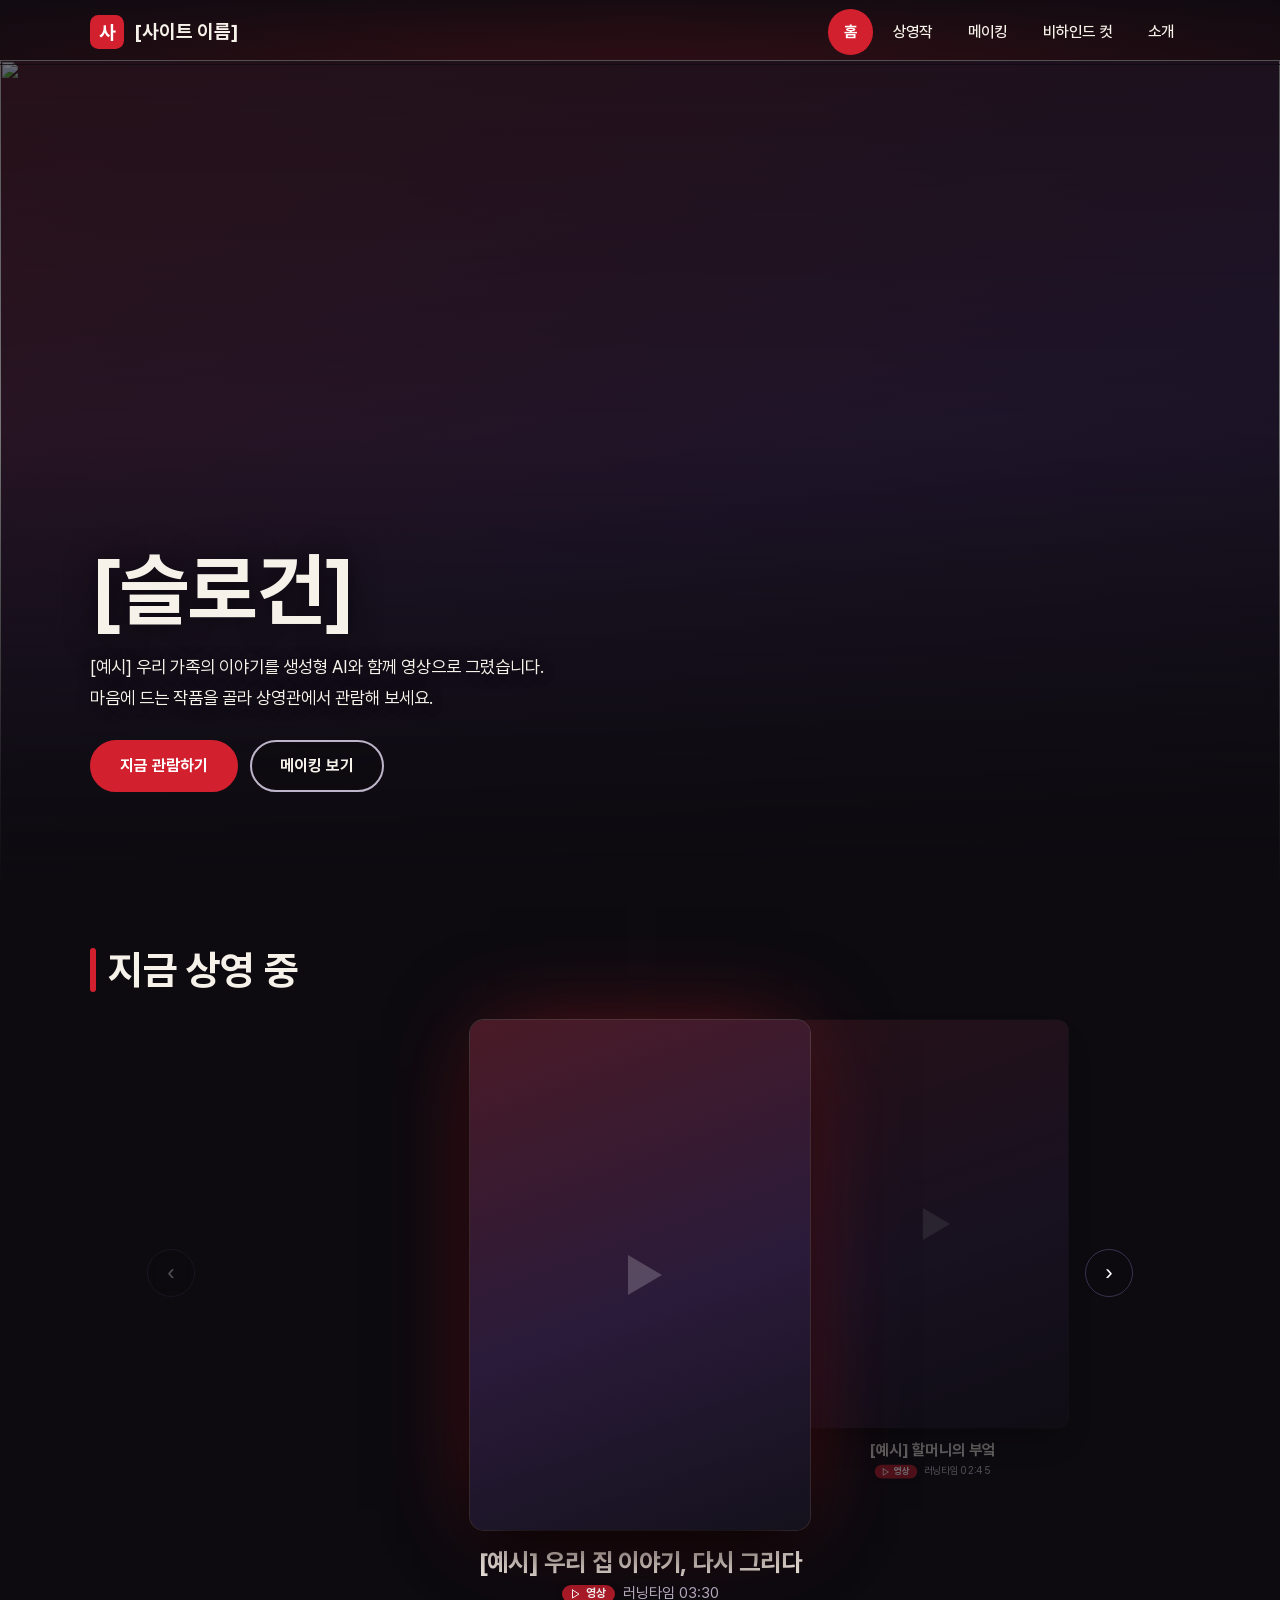
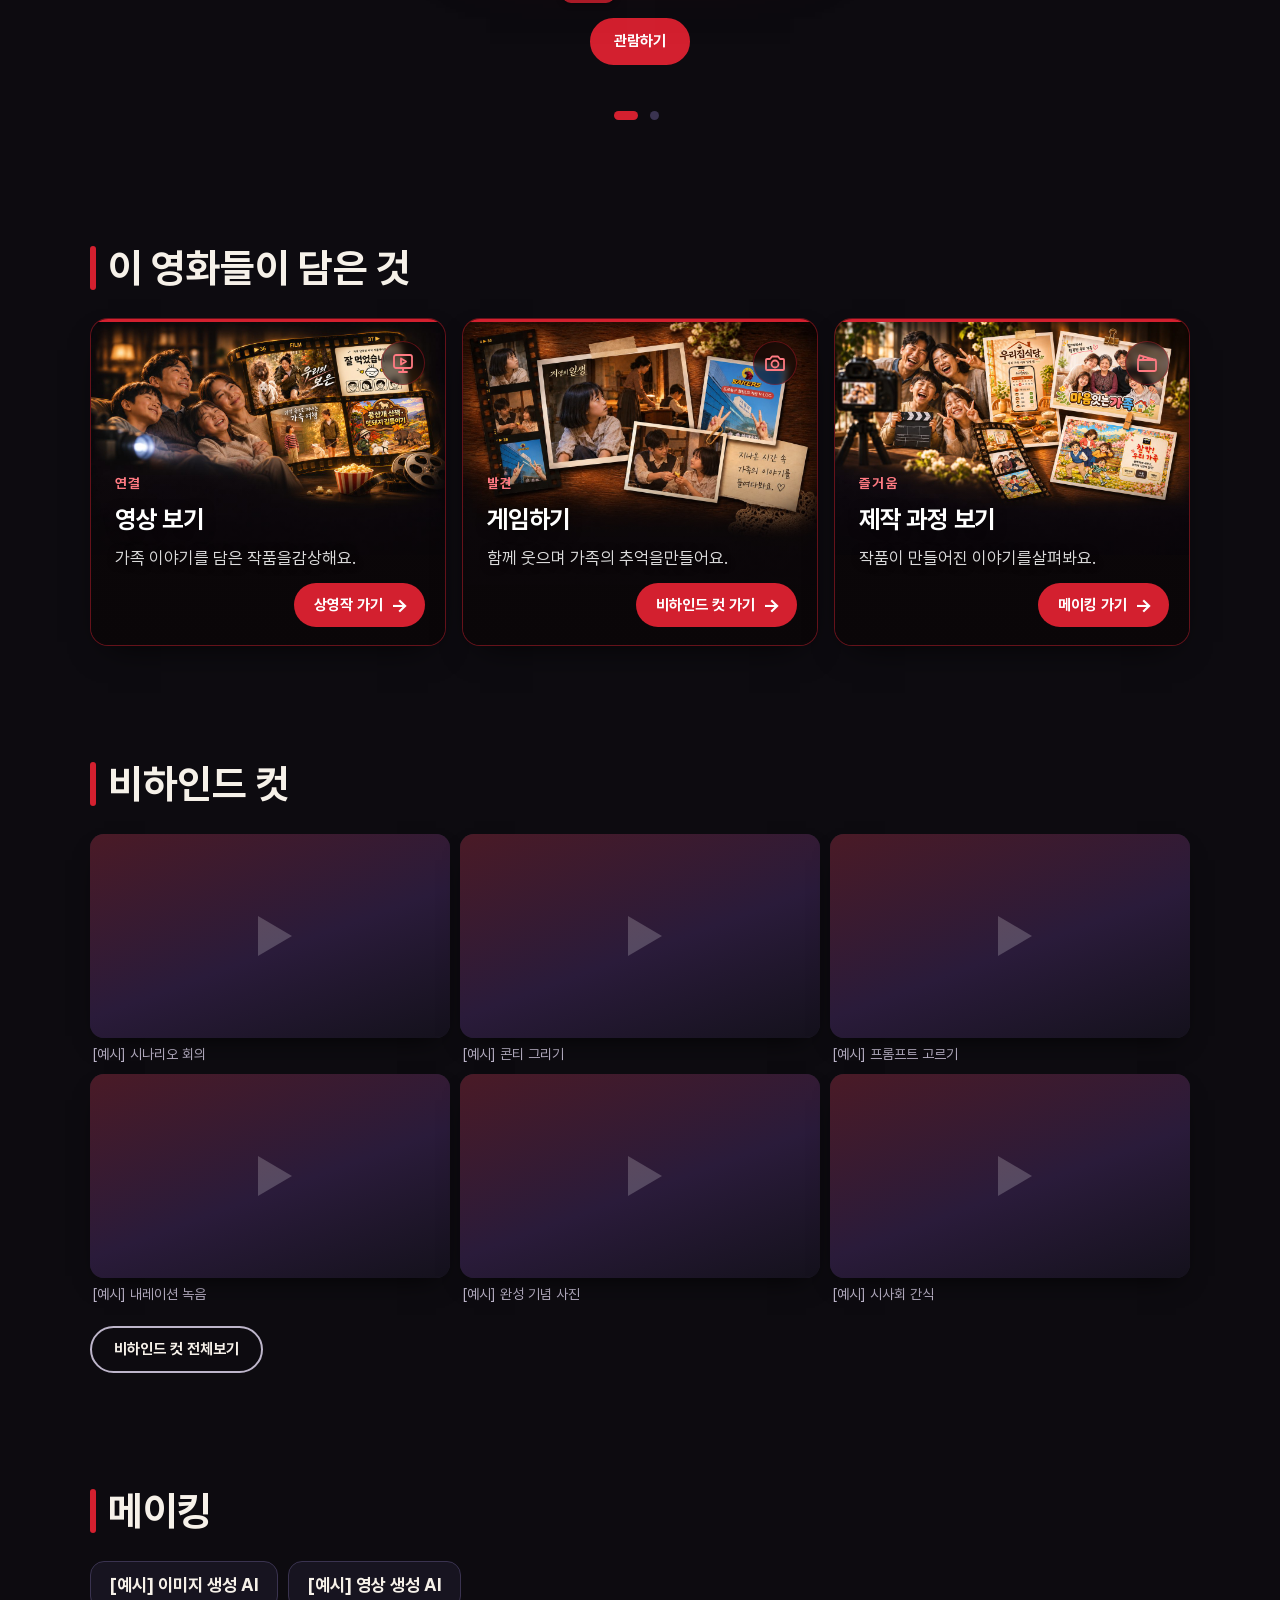
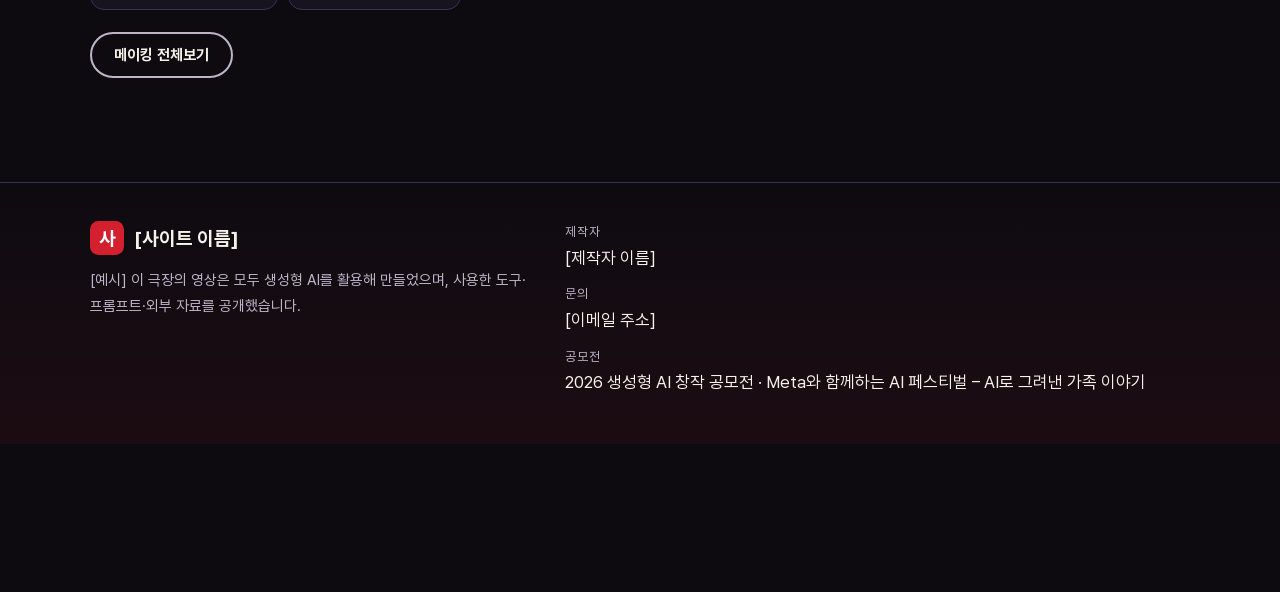
==== commit f6ceae3b: "같은 세계관 작품 연결: 상영관에 "같은 세계관 이야기" 구역, 관리 화면에 고르기 목록. 홈 주제 카드 모바일·PC 정렬 정리 - 작품의 related(작품 id 목록)를 연재물" ====
--- a/index.html
+++ b/index.html
@@ -190,7 +190,7 @@
       h(TOPIC_GO[i] ? 'a' : 'article', TOPIC_GO[i] ? { class: 'topic go has-pic pic-' + TOPIC_PIC[i], href: href(TOPIC_GO[i]) } : { class: 'topic' },
         has(t.label) && h('span', { class: 'tag', text: t.label }),
         has(t.title) && h('h3', { text: t.title }),
-        has(t.text) && h('p', { text: t.text }),
+        has(t.text) && h('p', {}, ...(m => m ? [m[1], h('br', { class: 'mbr' }), m[2]] : [t.text])(t.text.match(/^(.+?,)\s+([^,]+)$/) || t.text.match(/^(.+)\s+(\S+)$/))),
         TOPIC_GO[i] && topicIco(i),
         TOPIC_GO[i] && h('span', { class: 'go-arrow' }, h('span', { text: TOPIC_LABEL[i] }), h('span', { class: 'go-ico', 'aria-hidden': 'true', text: '→' })))))));
 
--- a/theme.css
+++ b/theme.css
@@ -171,6 +171,7 @@
 .topic .go-ico{font-size:1.2rem;line-height:1}
 .topic .go-pic{position:absolute;right:20px;top:22px;width:44px;height:44px;border-radius:50%;display:flex;align-items:center;justify-content:center;font-size:1.5rem;color:var(--accent-hi);background:rgba(211,32,47,.12);box-shadow:inset 0 0 0 1px rgba(211,32,47,.4)}
 a.topic h3{padding-right:52px}
+a.topic.has-pic h3{padding-right:0}
 /* 홈 주제 카드: 사진 배경 + 아래쪽 어둡게(글자가 읽히도록) */
 a.topic.has-pic{display:flex;flex-direction:column;justify-content:flex-end;aspect-ratio:1/1;padding:26px 24px 72px;background:#0b0709 var(--bg) top center/100% auto no-repeat;border-color:rgba(211,32,47,.45)}
 a.topic.has-pic::after{content:"";position:absolute;inset:0;background:linear-gradient(to top,rgba(10,6,8,.92) 0%,rgba(10,6,8,.55) 32%,rgba(10,6,8,0) 54%);pointer-events:none}
@@ -184,6 +185,9 @@
 .pic-behind{--bg:url(media/topics/topic-behind.jpg)}
 .pic-making{--bg:url(media/topics/topic-making.jpg)}
 a.topic:hover .go-arrow{transform:translateX(4px)}
+.mbr{display:none}
+@media (min-width:720px){a.topic.has-pic{justify-content:flex-start;aspect-ratio:auto;padding-top:43%}}
+@media (max-width:719px){a.topic.has-pic{aspect-ratio:3/2;padding:26px 20px 24px}.mbr{display:inline}a.topic.has-pic h3{padding-right:52px}a.topic.has-pic .go-arrow{right:16px;bottom:24px;height:40px;padding:0 14px 0 16px;font-size:.9rem}}
 a.topic:focus-visible{outline:3px solid var(--accent-hi);outline-offset:3px}
 
 /* ===== 홈: 메이킹 하이라이트 ===== */
@@ -579,20 +583,5 @@
 /* 모바일에서 구역 제목이 너무 크지 않게 (한 줄로 들어오도록 최소 크기를 낮춤) */
 .sec-head h2{font-size:clamp(1.45rem,5vw,2.5rem)}
 
-/* 홈 주제 카드(PC·모바일 공통) — 썸네일 그림이 박스 전체를 채우고, 연결·제목·설명·버튼이 그 그림 안쪽 아래에 들어간다 */
-.topics{gap:18px}
-a.topic.has-pic{display:flex;flex-direction:column;align-items:flex-start;justify-content:flex-end;aspect-ratio:auto;min-height:340px;padding:150px 22px 22px;background:#0b0709 var(--bg) center top/cover no-repeat;border:1px solid rgba(211,32,47,.5);border-radius:18px;box-shadow:0 14px 34px -18px rgba(0,0,0,.9);overflow:hidden}
-a.topic.has-pic:hover{transform:translateY(-4px);border-color:var(--accent);box-shadow:0 22px 40px -18px rgba(0,0,0,1)}
-a.topic.has-pic::before{display:block;z-index:3}
-a.topic.has-pic::after{content:"";position:absolute;inset:0;background:linear-gradient(to top,rgba(10,6,8,.94) 0%,rgba(10,6,8,.82) 45%,rgba(10,6,8,0) 78%);border:0;border-radius:0;box-shadow:none;aspect-ratio:auto;pointer-events:none}
-a.topic.has-pic .tag,a.topic.has-pic h3,a.topic.has-pic p,a.topic.has-pic .go-arrow{position:relative;z-index:1}
-a.topic.has-pic h3{padding-right:0;font-size:1.4rem;color:#fff;text-shadow:0 2px 12px rgba(0,0,0,.6)}
-a.topic.has-pic p{flex:0 0 auto;color:rgba(255,255,255,.86);text-shadow:0 1px 8px rgba(0,0,0,.6)}
-a.topic.has-pic .go-pic{top:14px;right:14px;z-index:2;background:rgba(10,6,8,.55);backdrop-filter:blur(3px)}
-a.topic.has-pic .go-arrow{position:relative;right:auto;bottom:auto;margin-top:16px;align-self:flex-start}
-@media (min-width:720px){
-  a.topic.has-pic{min-height:420px;padding-top:200px}
-}
-
 /* 모바일: 메이킹 아래 도구 태그가 너무 크지 않게 */
 @media (max-width:719px){.toolnames{gap:7px;margin-bottom:16px}.toolnames li{padding:4px 11px;font-size:.84rem;border-radius:11px}}
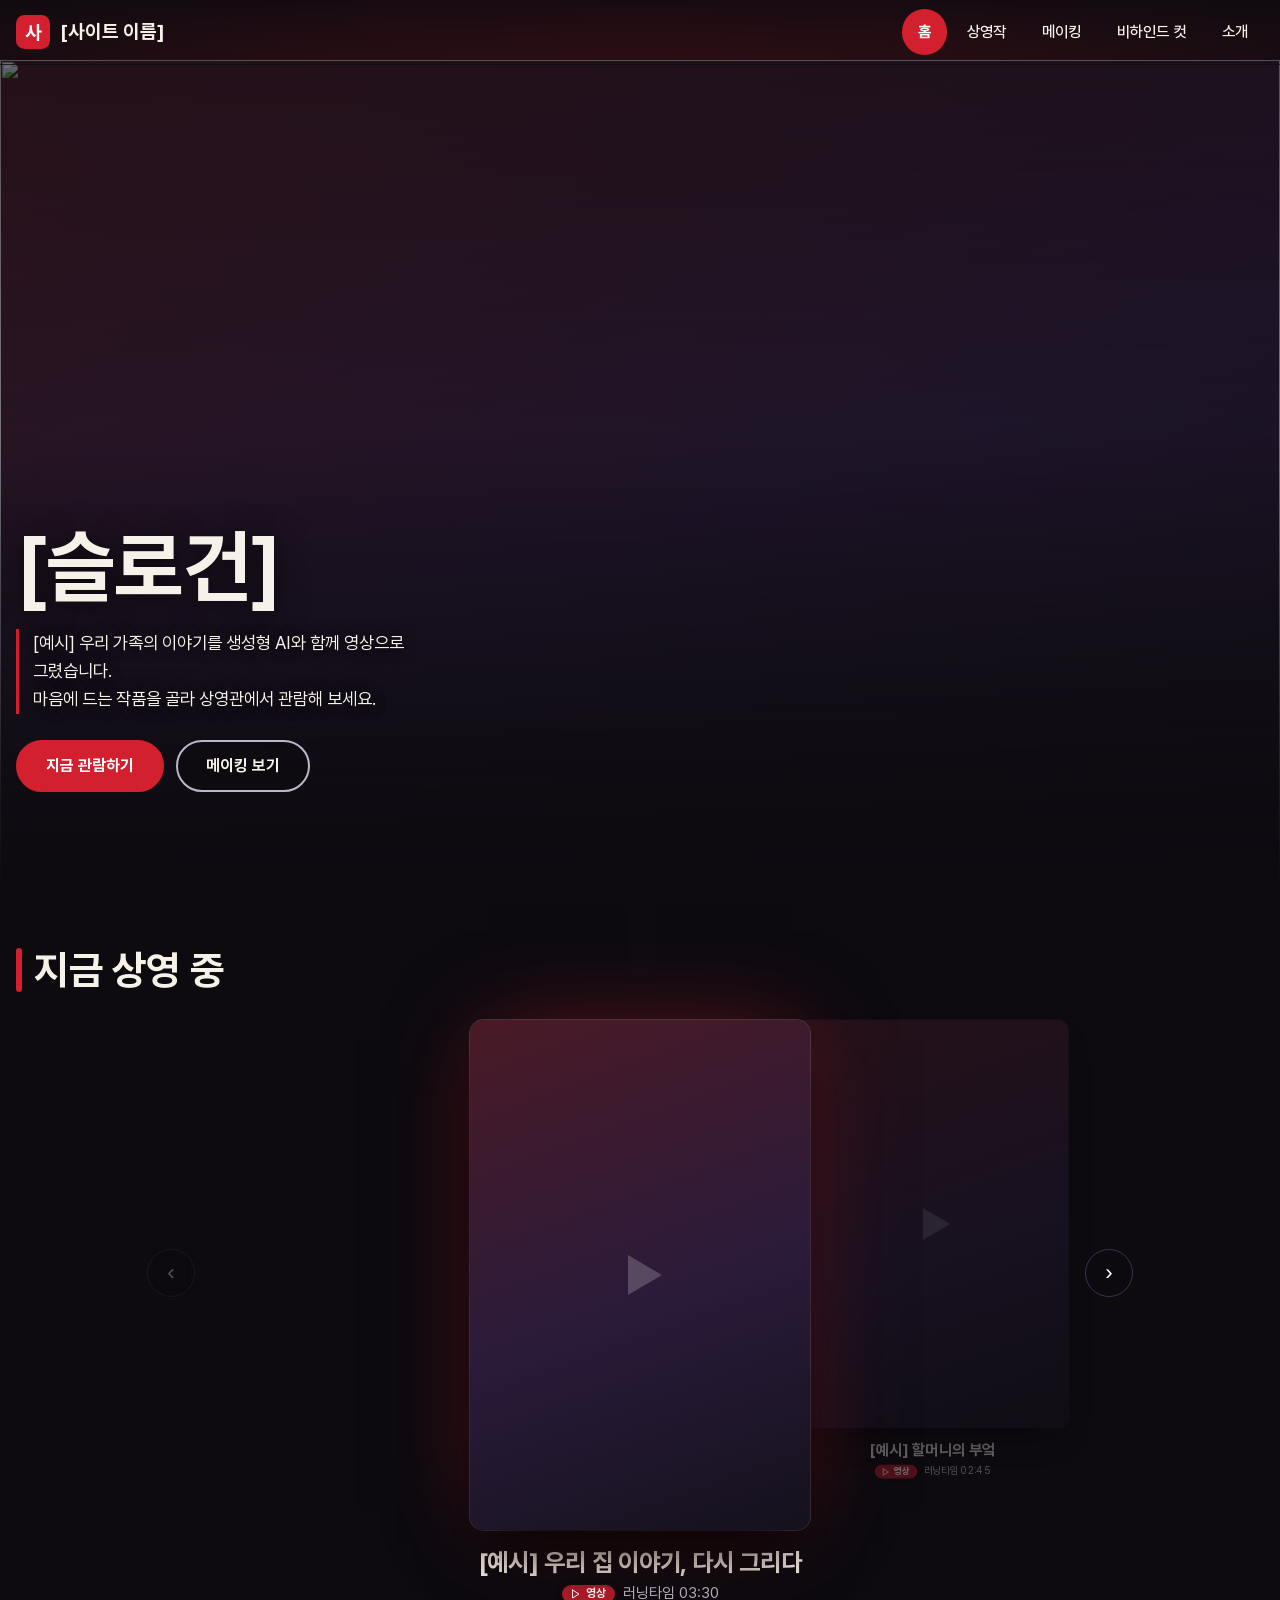
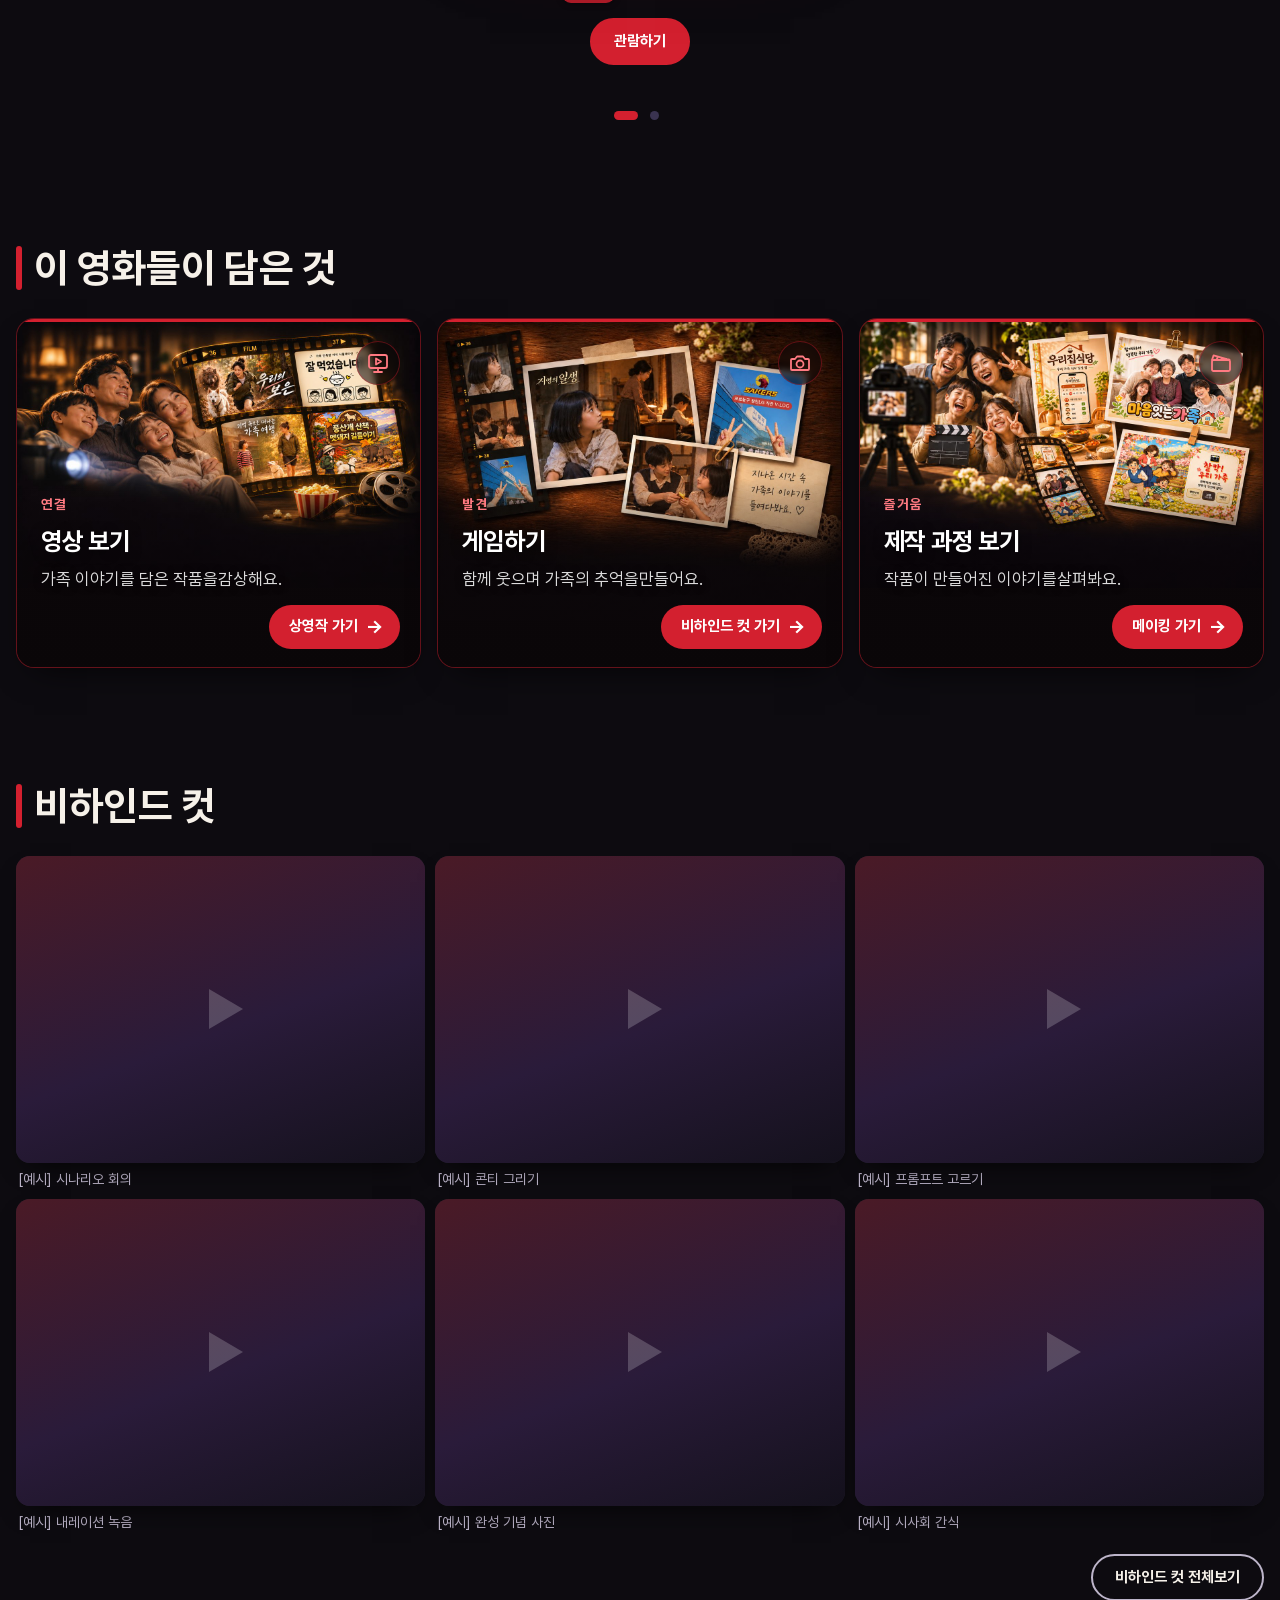
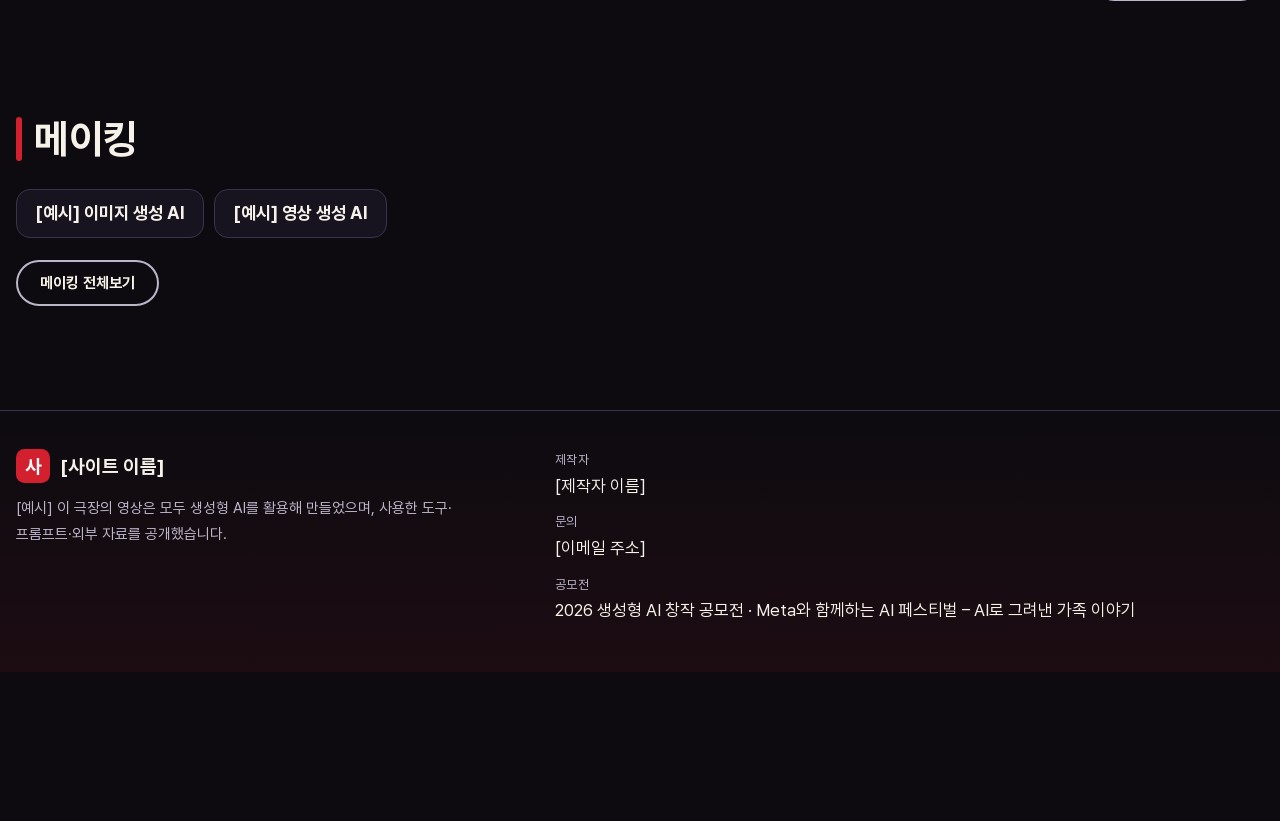
==== commit d364e899: "비하인드 컷: 홈 사진 가로 안 잘리게, 전체보기 버튼 오른쪽, 전체보기 페이지 칸 크기를 홈과 같게 Co-Authored-By: Claude Sonnet 5.5 <noreply@" ====
--- a/index.html
+++ b/index.html
@@ -196,7 +196,7 @@
 
     const photos = arr(obj(d.album).photos).filter(g => has(g.file) || has(g.caption)).slice(0, 6);
     if (photos.length) main.append(section('album', T.album, '', ...gallery(photos),
-      h('a', { class: 'btn ghost', href: href('album.html') }, '비하인드 컷 전체보기')));
+      h('div', { class: 'more-r' }, h('a', { class: 'btn ghost', href: href('album.html') }, '비하인드 컷 전체보기'))));
 
     if (av.making) {
       // 같은 도구가 철자·언어·묶음 표기만 달라 여러 번 보이지 않도록 대표 이름으로 합친다(표시용, 저장된 내용은 그대로)
--- a/theme.css
+++ b/theme.css
@@ -27,7 +27,7 @@
 a{color:var(--accent-hi)}
 h1,h2,h3,h4{font-family:var(--hand);font-weight:700;letter-spacing:-.01em;line-height:1.3;margin:0}
 p{margin:0 0 1em}
-.wrap{width:min(1100px,100% - 32px);margin-inline:auto}
+.wrap{width:min(1280px,100% - 32px);margin-inline:auto}   /* 메뉴·본문·푸터가 모두 이 폭을 쓴다 */
 .sr{position:absolute!important;width:1px;height:1px;overflow:hidden;clip:rect(0 0 0 0);white-space:nowrap}
 .skip{position:absolute;left:-999px;top:8px;background:#fff;color:#000;padding:8px 14px;border-radius:10px;z-index:300}
 .skip:focus{left:8px}
@@ -97,6 +97,7 @@
 .sec-head h2::before{content:"";flex:none;width:6px;height:1.1em;border-radius:3px;background:var(--accent)}
 .sec-head p{color:var(--muted);margin:6px 0 0 18px}
 .prose{white-space:pre-line;max-width:760px}
+.prose a{color:var(--accent-hi);text-decoration:underline;text-underline-offset:3px;overflow-wrap:anywhere}
 .card{background:var(--surface);border:1px solid var(--line);border-radius:18px;padding:22px;box-shadow:0 14px 34px -18px rgba(0,0,0,.9)}
 .empty{text-align:center;color:var(--muted);padding:60px 0}
 .more{display:flex;justify-content:center;padding:8px 0 0}
@@ -195,7 +196,7 @@
 .toolnames li{background:var(--surface);border:1px solid var(--line);border-radius:14px;padding:8px 18px;font-weight:700;font-family:var(--hand);font-size:1.1rem}
 
 /* ===== 사진: 홈 미리보기 그리드 / 앨범 masonry ===== */
-.gallery{list-style:none;margin:0 0 22px;padding:0;display:grid;gap:10px;grid-template-columns:repeat(2,minmax(0,1fr));grid-auto-rows:clamp(120px,32vw,200px)}
+.gallery{list-style:none;margin:0 0 22px;padding:0;display:grid;gap:10px;grid-template-columns:repeat(2,minmax(0,1fr));grid-auto-rows:auto;align-items:start}
 .masonry{list-style:none;margin:0;padding:0;columns:2;column-gap:10px}
 .masonry li{break-inside:avoid;margin-bottom:10px}
 .page.tight{padding-top:clamp(14px,2.5vw,24px)}   /* 비하인드 컷: 소개글 바로 아래에 붙인다 */
@@ -230,7 +231,7 @@
 
 /* ===== 상영관 ===== */
 .screen{padding:0}
-.screen-frame{max-width:1100px;margin:0 auto;border-radius:16px;overflow:hidden;background:#000;
+.screen-frame{max-width:1280px;margin:0 auto;border-radius:16px;overflow:hidden;background:#000;
   box-shadow:0 36px 90px -24px rgba(0,0,0,1),0 0 0 1px var(--line),0 0 140px -40px rgba(211,32,47,.55)}
 .screen-frame{position:relative}
 .cover-logo{position:absolute;height:auto;max-height:90%;object-fit:contain;transform:translate(-50%,-50%);pointer-events:none;transition:opacity .25s}
@@ -242,7 +243,7 @@
   background:repeating-linear-gradient(45deg,#16121d,#16121d 16px,#1c1726 16px,#1c1726 32px)}
 .video-fallback strong{font-family:var(--hand);font-size:clamp(1.5rem,4.5vw,2.2rem)}
 .video-fallback small{color:var(--muted)}
-.dl{display:flex;justify-content:flex-end;max-width:1100px;margin:10px auto 0}
+.dl{display:flex;justify-content:flex-end;max-width:1280px;margin:10px auto 0}
 .movie{padding:28px 0 8px}
 .movie-grid>*{min-width:0}
 .tabs-sec{padding:20px 0 28px}
@@ -293,8 +294,19 @@
 .tool-purpose{display:block;font-size:.93rem;color:var(--muted)}
 .tool-body{padding:4px 20px 20px;display:grid;gap:16px}
 .prompt-head{display:flex;justify-content:space-between;align-items:center;gap:8px;margin-bottom:6px}
-.prompt-head h4{font-size:1.15rem}
-.prompt pre{margin:0;background:#08070b;border:1px solid var(--line);color:#f3ecdd;border-radius:12px;padding:14px 16px;overflow-x:auto;white-space:pre-wrap;word-break:break-word;font-size:.93rem;line-height:1.65}
+.prompt-head h4{font-size:1.3rem;line-height:1.35}
+.prompt-group{margin:14px 0 2px;padding-bottom:8px;font-size:1.05rem;letter-spacing:.04em;color:var(--accent-hi);border-bottom:1px solid rgba(211,32,47,.45)}
+.prompt-set{display:grid;gap:12px}
+.prompt-multi{background:#08070b;border:1px solid var(--line);color:#f3ecdd;border-radius:12px;padding:6px 18px 14px}
+.prompt-multi h5{margin:24px 0 6px;font-size:1.15rem;line-height:1.4;color:#fff}
+.prompt-multi h5:first-child{margin-top:12px}
+.pm-sum{padding-top:12px}
+.pm-sum .pm-body{margin-bottom:8px}
+.pm-list{margin:0;padding-left:1.6em;font-size:.88rem;line-height:1.65;color:rgba(243,236,221,.88)}
+.pm-list li{margin:0 0 6px;padding-left:2px}
+.pm-list li::marker{color:var(--accent-hi);font-weight:700}
+.prompt-multi .pm-body{margin:0;white-space:pre-wrap;word-break:break-word;font-size:.88rem;line-height:1.65;color:rgba(243,236,221,.88)}
+.prompt pre{margin:0;background:#08070b;border:1px solid var(--line);color:#f3ecdd;border-radius:12px;padding:14px 16px;overflow-x:auto;white-space:pre-wrap;word-break:break-word;font-size:.88rem;line-height:1.65}
 .prompt code{font-family:ui-monospace,"Cascadia Mono",Consolas,"Noto Sans KR",monospace}
 
 .roles{display:grid;gap:16px;grid-template-columns:minmax(0,1fr)}
@@ -347,8 +359,7 @@
 .toc a:hover{border-color:var(--accent-hi);transform:translateY(-2px)}
 .toc b{font-family:var(--hand);font-size:1.1rem}
 .toc small{color:var(--muted);font-size:.88rem}
-.decl{position:relative;padding:28px 26px 28px 32px;border-radius:18px;background:var(--surface);border:1px solid var(--line)}
-.decl::before{content:"";position:absolute;left:0;top:16px;bottom:16px;width:5px;border-radius:3px;background:var(--accent)}
+.decl{position:relative;padding:28px 32px;border-radius:18px;background:var(--surface);border:1px solid var(--line)}
 .decl .prose{max-width:none;margin:0;font-size:1.1rem}
 
 /* ===== 소개 ===== */
@@ -379,15 +390,15 @@
   .topics{grid-template-columns:repeat(3,minmax(0,1fr))}
   .roles{grid-template-columns:repeat(2,minmax(0,1fr))}
   .toc ol{grid-template-columns:repeat(2,minmax(0,1fr))}
-  .gallery{grid-template-columns:repeat(3,minmax(0,1fr));grid-auto-rows:clamp(150px,20vw,230px)}
+  .gallery{grid-template-columns:repeat(3,minmax(0,1fr))}
   .masonry{columns:3}
   .works-grid{grid-template-columns:repeat(3,minmax(0,1fr));gap:30px 20px}
 }
 @media (min-width:900px){
   :root{--cw:340px}
   .works-grid{grid-template-columns:repeat(4,minmax(0,1fr))}
-  .masonry{columns:4}
 }
+@media (min-width:1200px){.works-grid{grid-template-columns:repeat(5,minmax(0,1fr))}}
 
 /* 공모전 발표용: '움직임 줄이기' 설정을 따르지 않고 연출을 항상 보여 준다 (심사위원 기기 설정과 무관) */
 
@@ -445,7 +456,7 @@
 /* 세로 모양 창(휴대폰·좁은 창)에서는 게임·앱 틀을 폭은 꽉 채우고 높이를 키워서, 안의 게임·앱이 모바일 화면으로 바뀌게 한다 (가로 창에서는 16:9) */
 @media (max-aspect-ratio:1/1){.game-frame:not(.portrait){aspect-ratio:auto;height:min(82svh,1000px);min-height:480px}}
 .howto-sec{padding:4px 0 8px}
-.game-how{max-width:1100px;margin:0 auto}
+.game-how{max-width:1280px;margin:0 auto}
 .game-how h2{font-size:1.4rem;color:var(--accent-hi);margin:0 0 10px}
 .how-card{background:none;border:1px solid rgba(255,122,130,.35);border-radius:18px;padding:22px 24px}
 .how-head{display:flex;flex-wrap:wrap;align-items:center;gap:6px 14px;margin-bottom:16px}
@@ -561,7 +572,8 @@
 
 /* 비하인드 컷·사진 목록: 글은 사진 아래에 (사진을 가리지 않게) */
 .masonry li,.gallery li{display:flex;flex-direction:column;gap:6px}
-.gallery .tile{flex:1;min-height:0;height:auto}
+.gallery .tile{flex:none;height:auto;aspect-ratio:4/3}   /* 홈 미리보기도 비하인드 컷과 같은 4:3 */
+.gallery .tile img,.gallery .tile video{height:100%}
 .cap-below{margin:0;padding:0 2px;font-size:.88rem;line-height:1.45;color:var(--muted);text-align:left;display:-webkit-box;-webkit-line-clamp:2;-webkit-box-orient:vertical;overflow:hidden}
 .prompt-refs .gallery{grid-auto-rows:auto}
 .prompt-refs .gallery .tile{flex:none;height:110px}
@@ -585,3 +597,23 @@
 
 /* 모바일: 메이킹 아래 도구 태그가 너무 크지 않게 */
 @media (max-width:719px){.toolnames{gap:7px;margin-bottom:16px}.toolnames li{padding:4px 11px;font-size:.84rem;border-radius:11px}}
+
+/* 메이킹 도구 카드: 펼치면 어두운 박스 하나가 전체를 감싸고, 그 안에 요약·사이트 요청 프롬프트가 박스 없이 이어진다 */
+details.tool[open]{background:#08070b;border:1px solid var(--line);border-radius:14px;padding:0 20px}
+details.tool[open] .tool-body{padding:4px 0 22px}
+details.tool .prompt-multi{background:none;border:0;border-radius:0;padding:0}
+details.tool .prompt-multi h5:first-child{margin-top:4px}
+details.tool .pm-sum{padding-top:0}
+
+/* 사이트 요청 박스: 제목도 내용과 같은 작은 글자로, 앞에 # 를 붙여 구분한다 */
+.prompt-multi:not(.pm-sum) h5{font-size:.88rem;margin:18px 0 2px;color:#fff}
+details.tool .prompt-multi:not(.pm-sum) h5:first-child{margin-top:4px}
+
+/* 홈 첫 화면: 제목은 두 줄로 끊고, 설명 문장 왼쪽에 빨간 줄 */
+.hero h1{max-width:10.5em}
+.hero p{max-width:26em;padding-left:14px;border-left:3px solid var(--accent);line-height:1.6}
+
+/* 사이트 요청 박스: 제목 아래 작은 글씨는 들여쓰기 */
+.prompt-multi:not(.pm-sum) .pm-body{padding-left:1.1em}
+
+.more-r{display:flex;justify-content:flex-end}
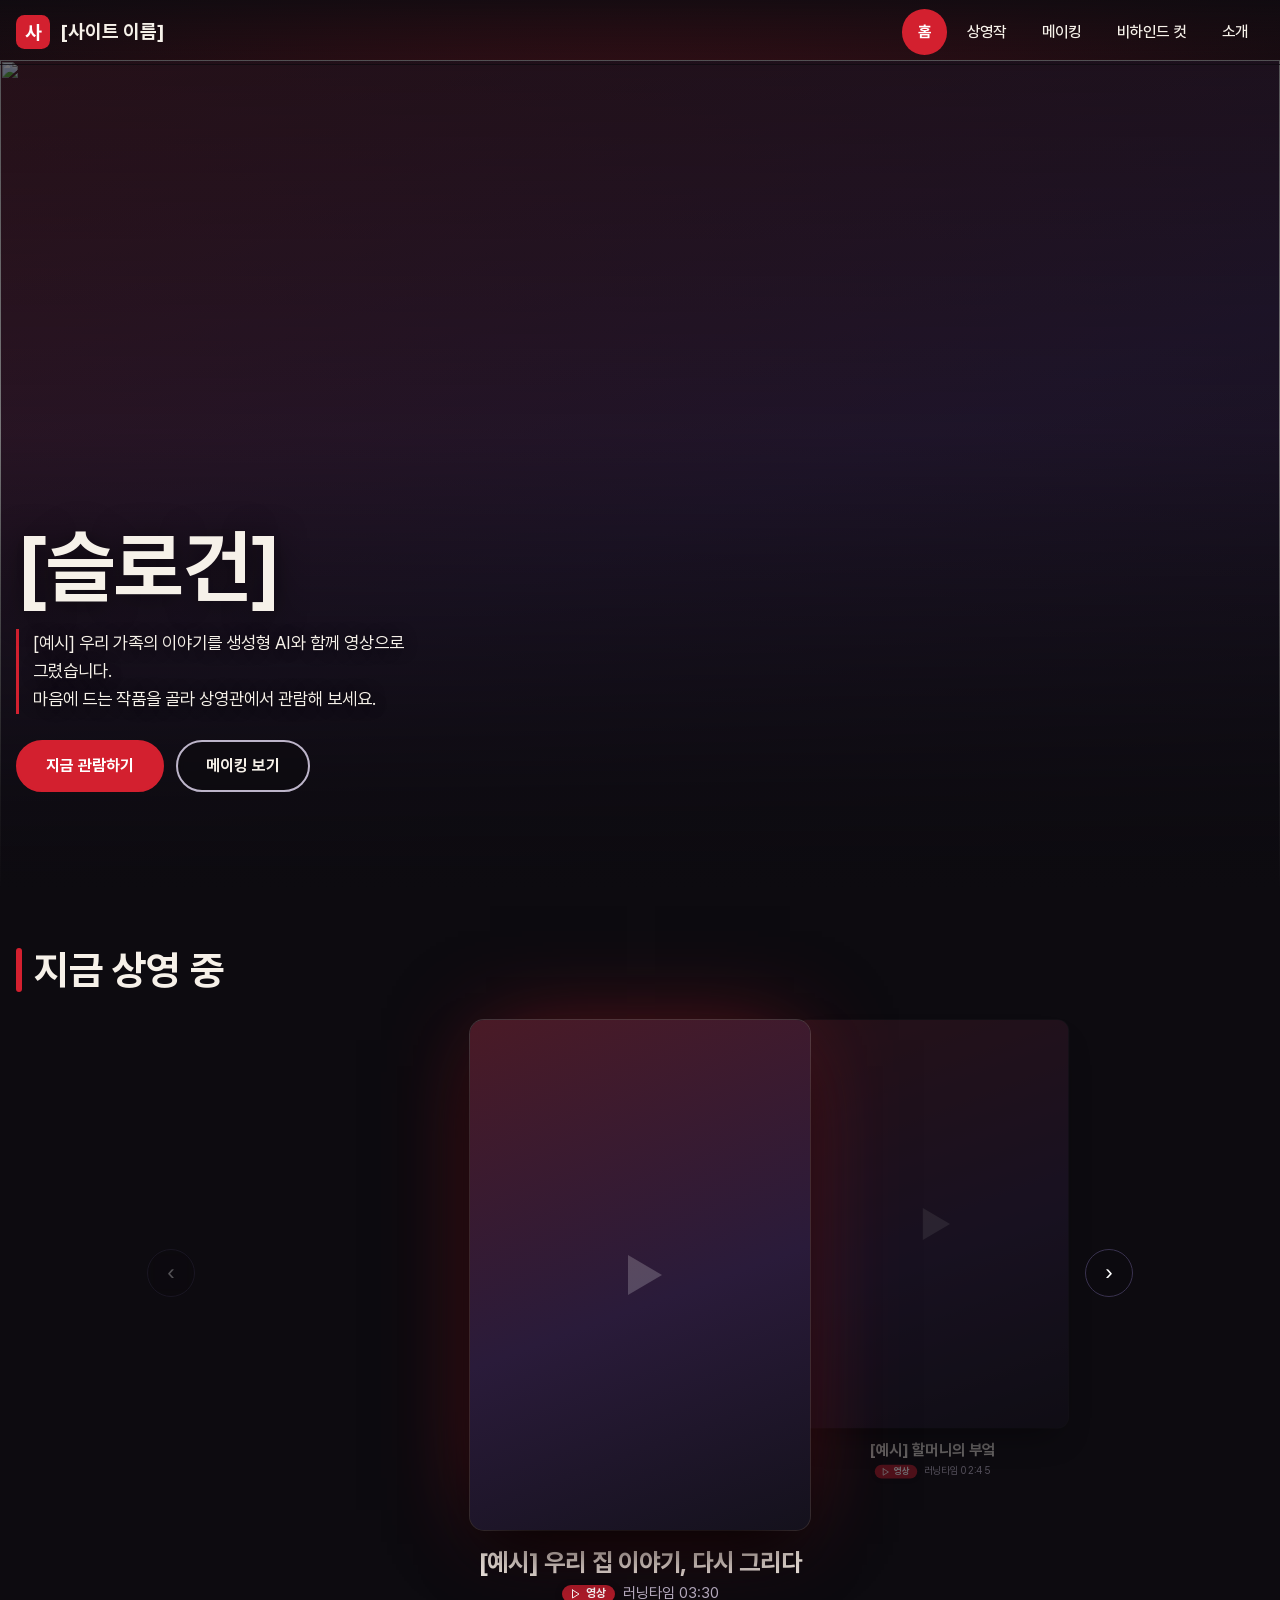
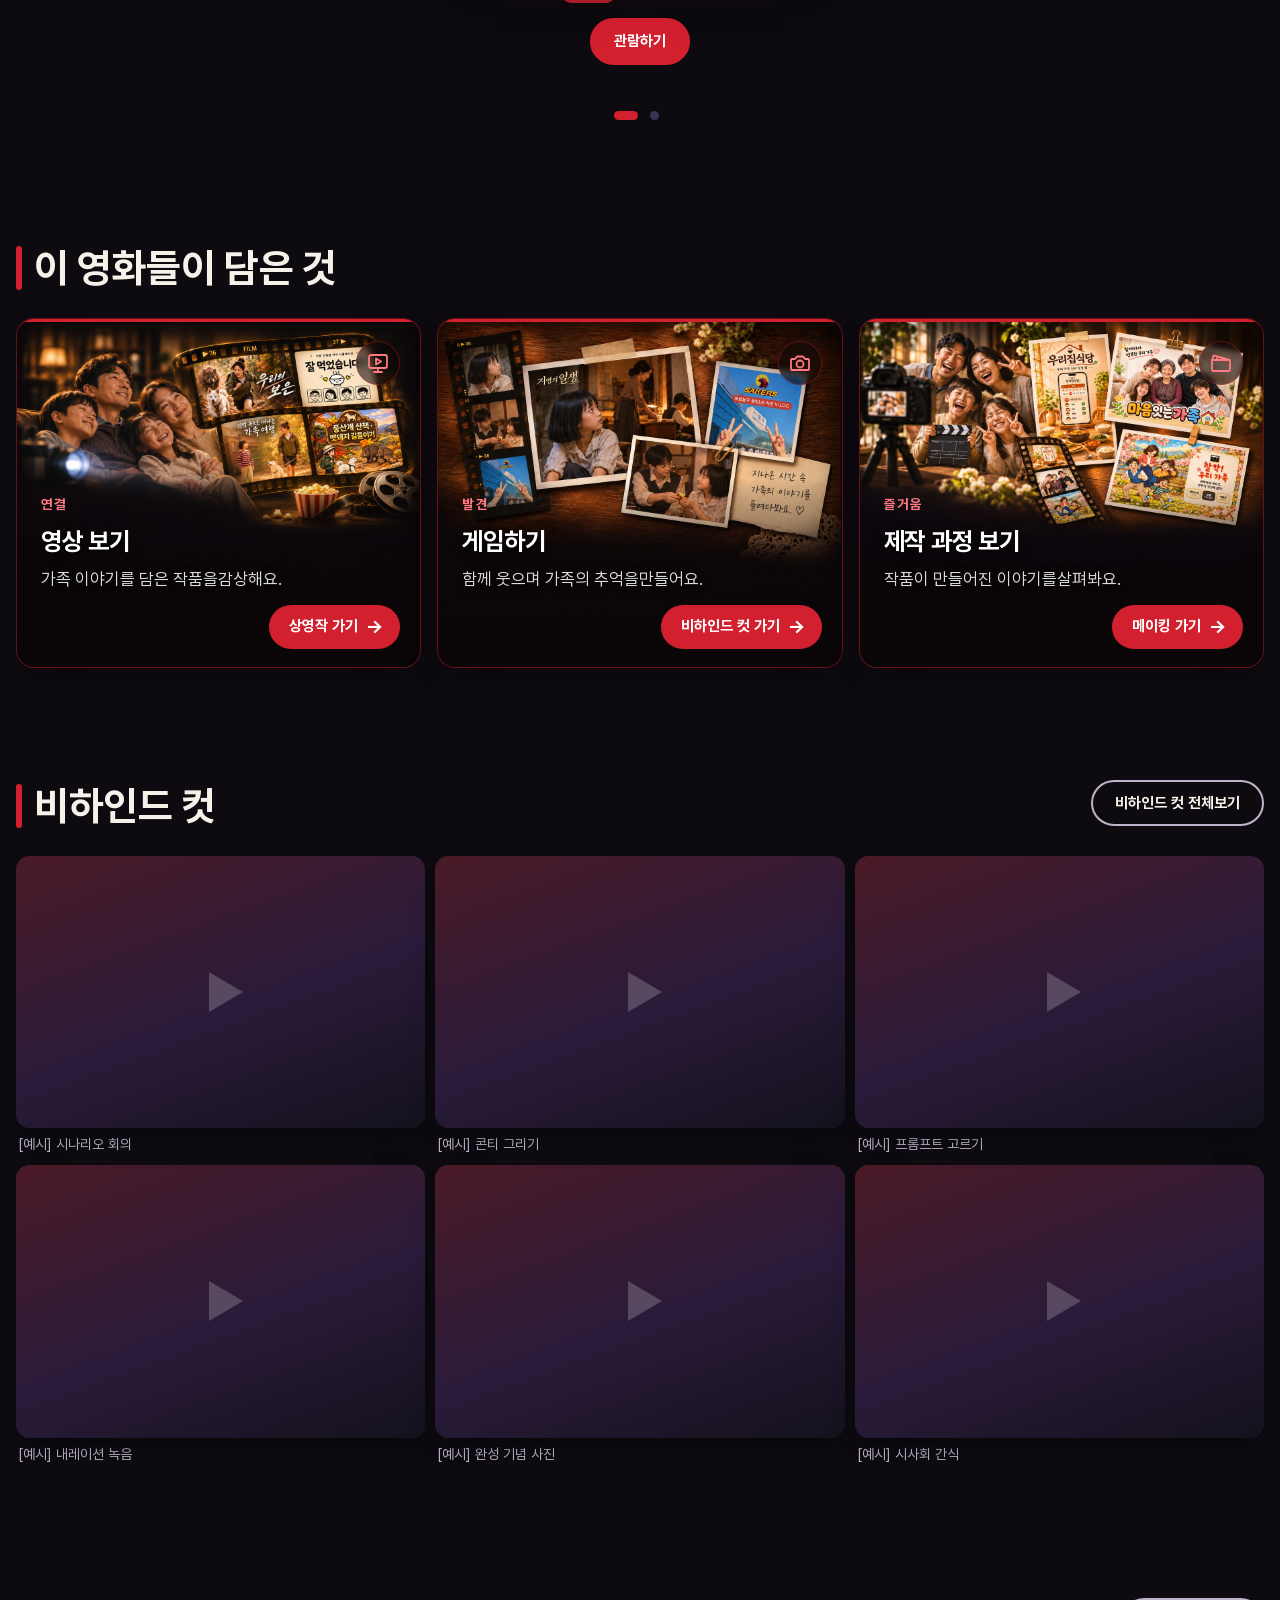
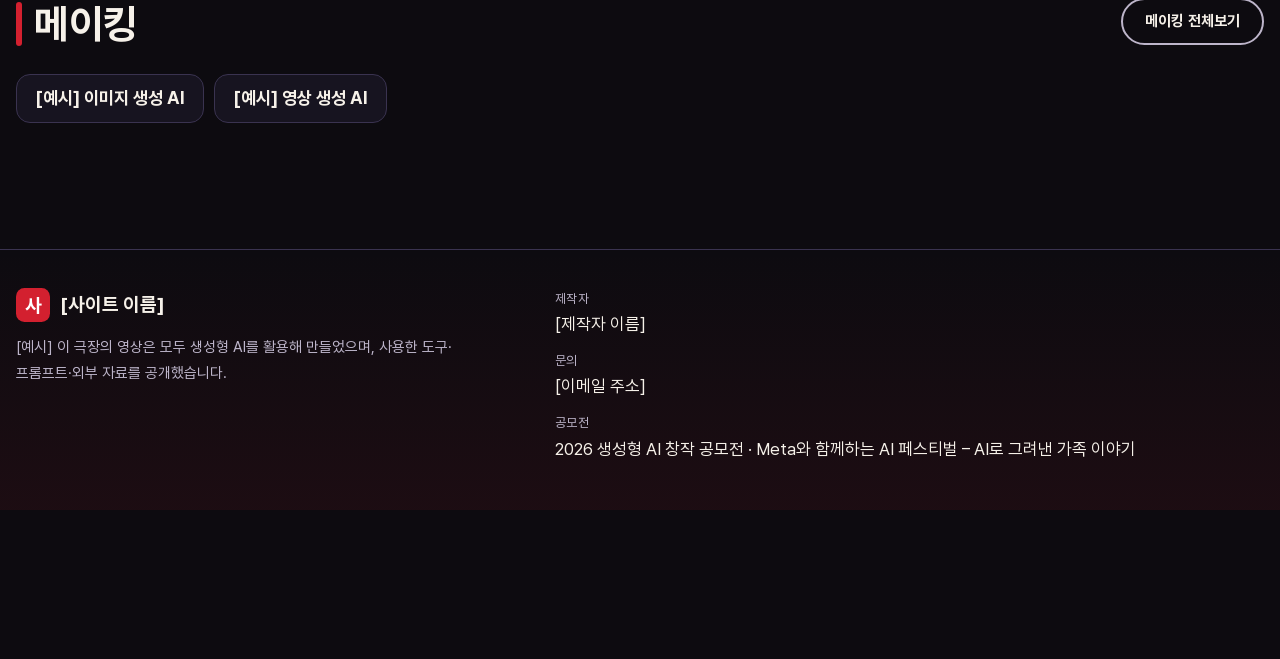
==== commit 7c555787: "홈: 비하인드 컷·메이킹 전체보기 버튼을 섹션 제목 줄 오른쪽 끝으로 Co-Authored-By: Claude Sonnet 5.5 <noreply@anthropic.com>" ====
--- a/index.html
+++ b/index.html
@@ -196,7 +196,7 @@
 
     const photos = arr(obj(d.album).photos).filter(g => has(g.file) || has(g.caption)).slice(0, 6);
     if (photos.length) main.append(section('album', T.album, '', ...gallery(photos),
-      h('div', { class: 'more-r' }, h('a', { class: 'btn ghost', href: href('album.html') }, '비하인드 컷 전체보기'))));
+      h('a', { class: 'btn ghost more-top', href: href('album.html') }, '비하인드 컷 전체보기')));
 
     if (av.making) {
       // 같은 도구가 철자·언어·묶음 표기만 달라 여러 번 보이지 않도록 대표 이름으로 합친다(표시용, 저장된 내용은 그대로)
@@ -207,7 +207,7 @@
       const names = [...new Set([...toolList(obj(d.making).tools), ...works.flatMap(w => toolList(production(w, d).tools))].flatMap(t => canon((t.name || '').trim())).filter(Boolean))];
       main.append(section('making', T.making, '',
         names.length > 0 && h('ul', { class: 'toolnames', 'aria-label': '사용한 AI 도구' }, names.map(n => h('li', { text: n }))),
-        h('a', { class: 'btn ghost', href: href('making.html') }, '메이킹 전체보기')));
+        h('a', { class: 'btn ghost more-top', href: href('making.html') }, '메이킹 전체보기')));
     }
 
     return { title: has(site.name) ? site.name + (has(site.slogan) ? ' – ' + site.slogan : '') : '우리 가족 극장', main };
--- a/theme.css
+++ b/theme.css
@@ -572,14 +572,14 @@
 
 /* 비하인드 컷·사진 목록: 글은 사진 아래에 (사진을 가리지 않게) */
 .masonry li,.gallery li{display:flex;flex-direction:column;gap:6px}
-.gallery .tile{flex:none;height:auto;aspect-ratio:4/3}   /* 홈 미리보기도 비하인드 컷과 같은 4:3 */
+.gallery .tile{flex:none;height:auto;aspect-ratio:3/2}   /* 홈 미리보기도 비하인드 컷과 같은 4:3 */
 .gallery .tile img,.gallery .tile video{height:100%}
 .cap-below{margin:0;padding:0 2px;font-size:.88rem;line-height:1.45;color:var(--muted);text-align:left;display:-webkit-box;-webkit-line-clamp:2;-webkit-box-orient:vertical;overflow:hidden}
 .prompt-refs .gallery{grid-auto-rows:auto}
 .prompt-refs .gallery .tile{flex:none;height:110px}
 
 /* 비하인드 컷 썸네일은 4:3 고정 (사진 길이와 상관없이 칸을 채우고, 보일 부분은 CMS에서 고른 위치) */
-.masonry .tile.fixed{height:auto;aspect-ratio:4/3}
+.masonry .tile.fixed{height:auto;aspect-ratio:3/2}
 .masonry .tile.fixed img,.masonry .tile.fixed video{height:100%}
 .masonry .tile.fixed .shot.over{height:100%}
 
@@ -616,4 +616,6 @@
 /* 사이트 요청 박스: 제목 아래 작은 글씨는 들여쓰기 */
 .prompt-multi:not(.pm-sum) .pm-body{padding-left:1.1em}
 
-.more-r{display:flex;justify-content:flex-end}
+.wrap:has(>.more-top){position:relative}
+.more-top{position:absolute;top:0;right:0;margin:0}   /* 섹션 제목 줄의 오른쪽 끝 */
+@media (max-width:719px){.more-top{height:38px;padding:0 14px;font-size:.85rem}}
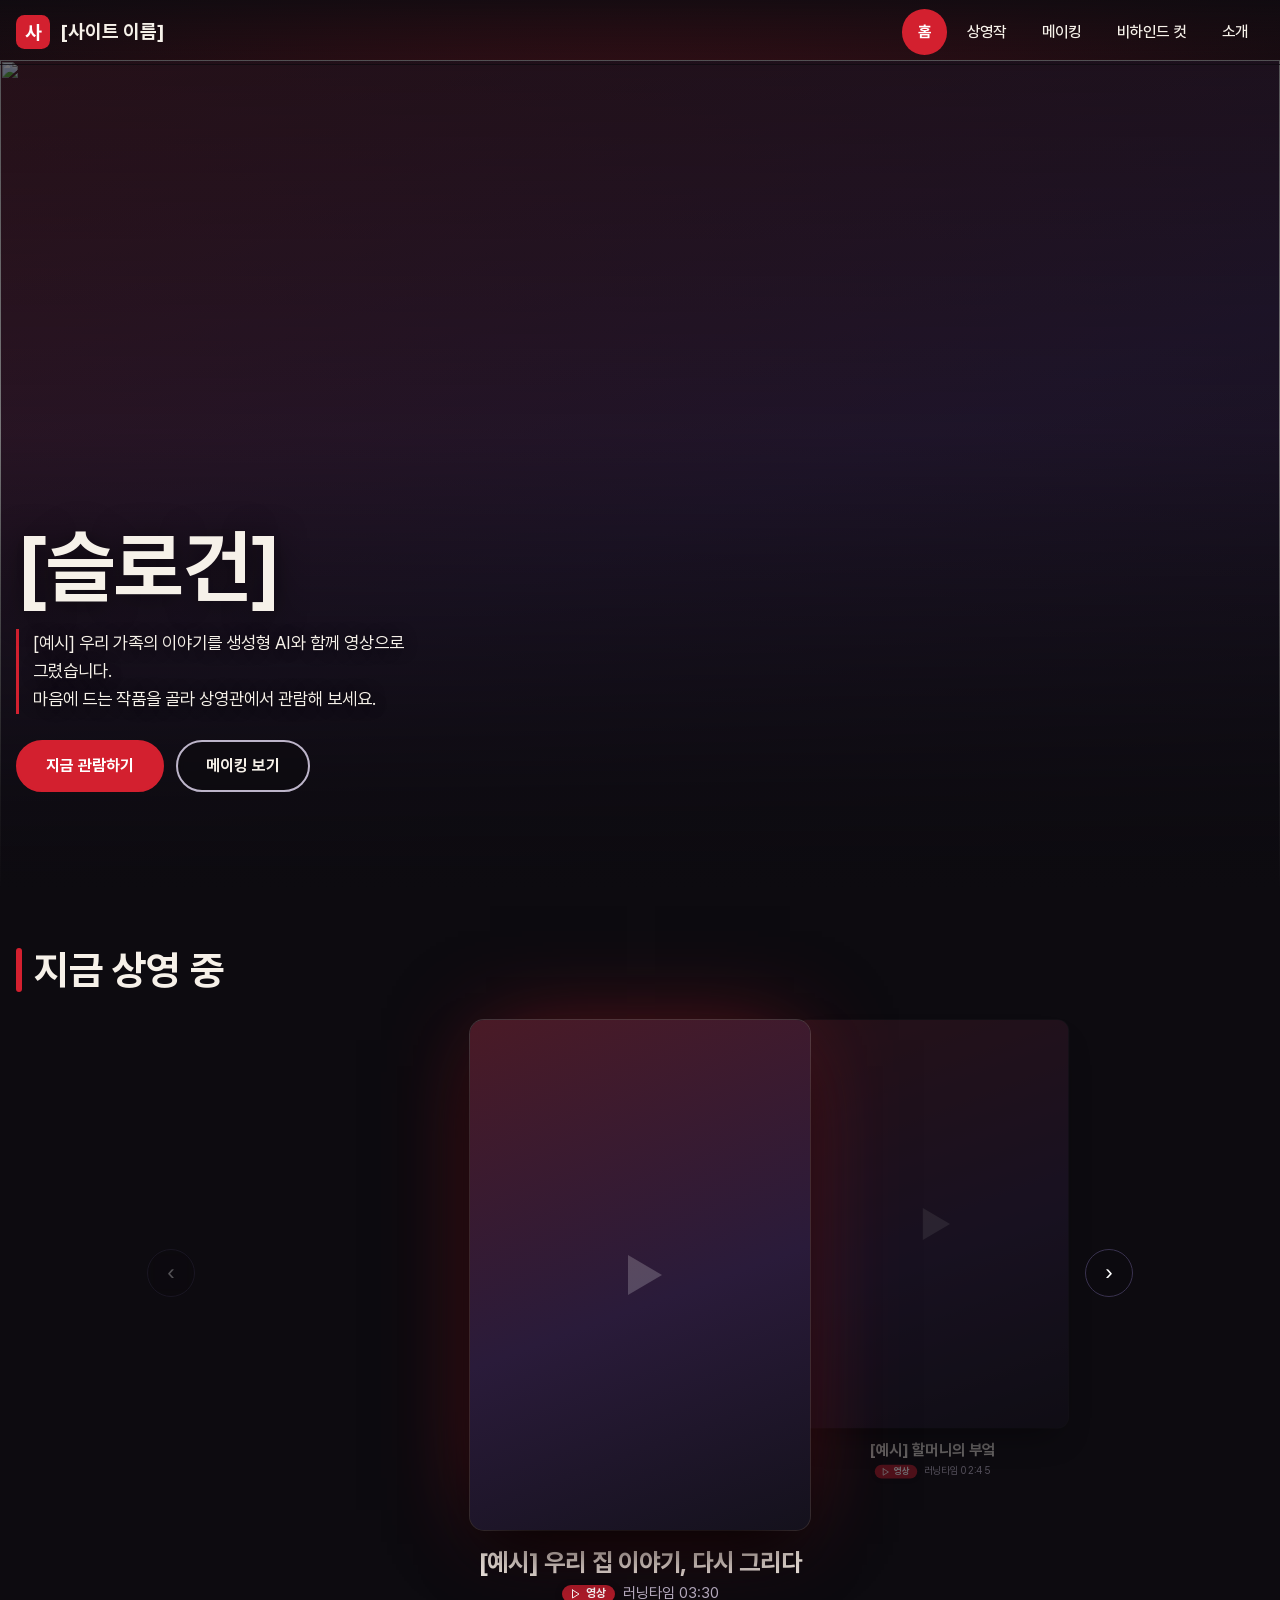
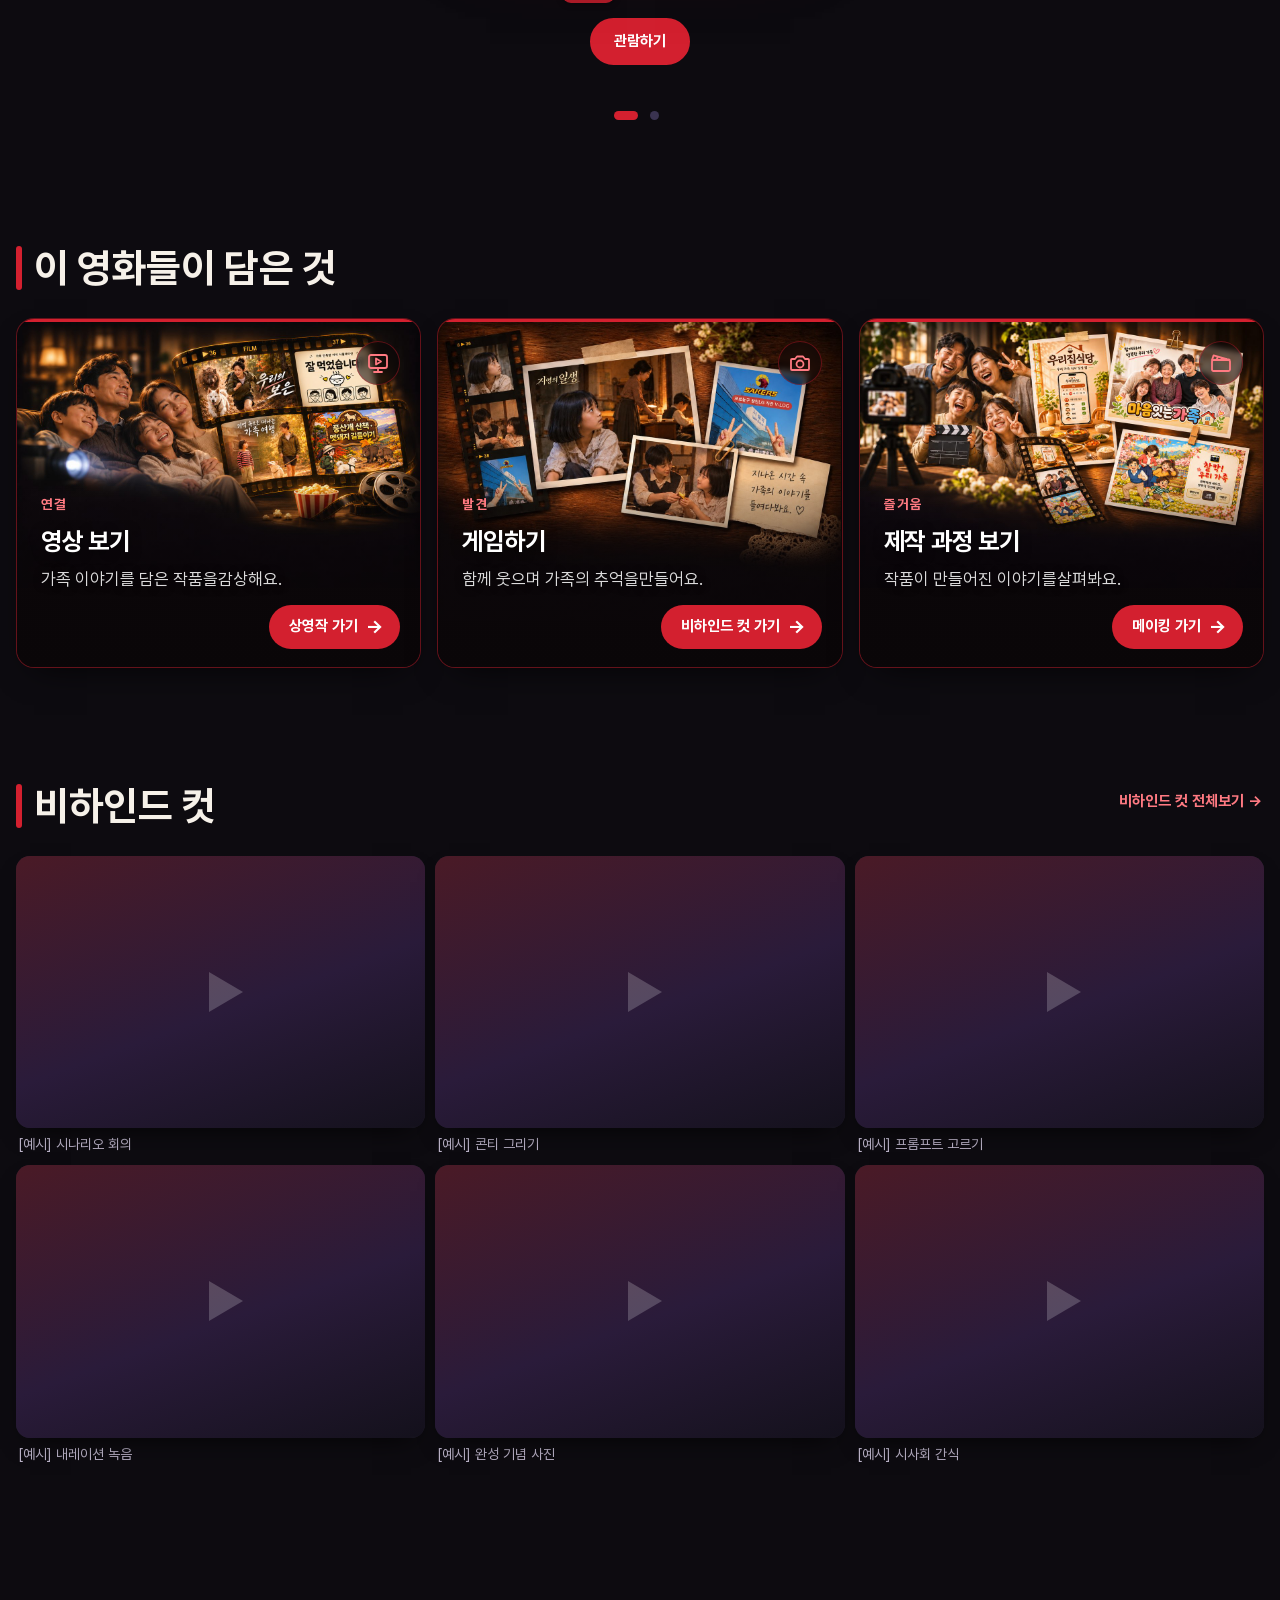
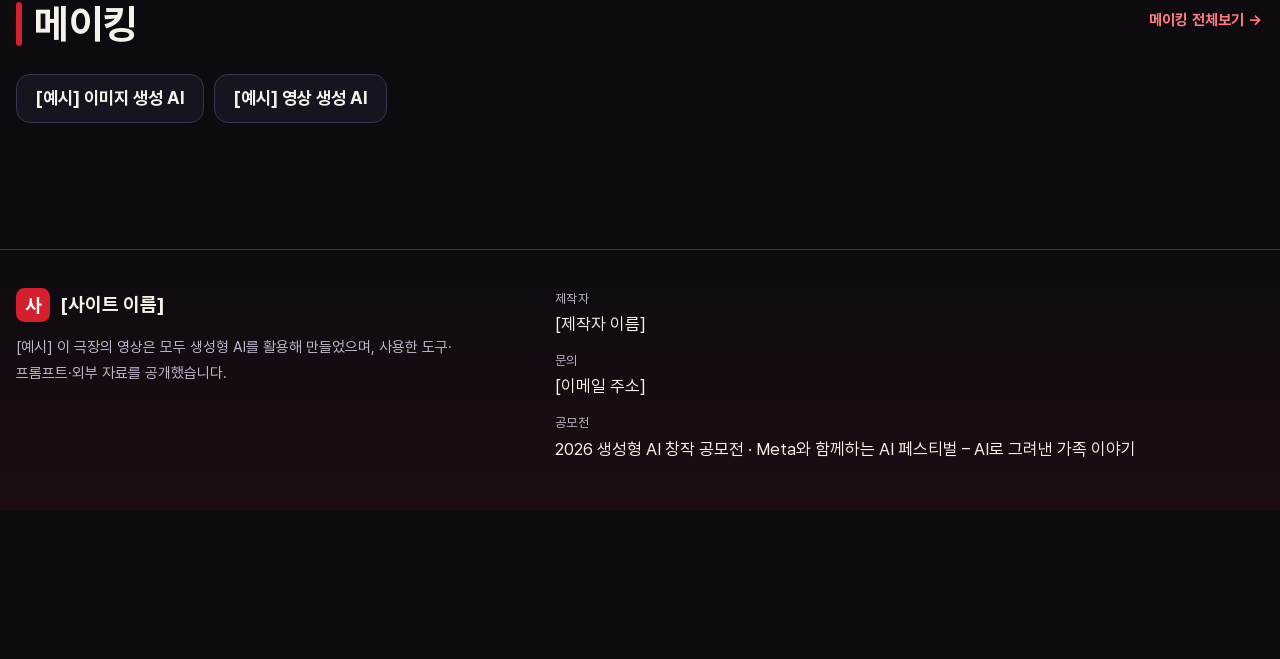
==== commit 9a613fd9: "홈 전체보기 링크: 테두리 없이 화살표 글자 링크로 Co-Authored-By: Claude Sonnet 5.5 <noreply@anthropic.com>" ====
--- a/index.html
+++ b/index.html
@@ -196,7 +196,7 @@
 
     const photos = arr(obj(d.album).photos).filter(g => has(g.file) || has(g.caption)).slice(0, 6);
     if (photos.length) main.append(section('album', T.album, '', ...gallery(photos),
-      h('a', { class: 'btn ghost more-top', href: href('album.html') }, '비하인드 컷 전체보기')));
+      h('a', { class: 'more-top', href: href('album.html') }, '비하인드 컷 전체보기 →')));
 
     if (av.making) {
       // 같은 도구가 철자·언어·묶음 표기만 달라 여러 번 보이지 않도록 대표 이름으로 합친다(표시용, 저장된 내용은 그대로)
@@ -207,7 +207,7 @@
       const names = [...new Set([...toolList(obj(d.making).tools), ...works.flatMap(w => toolList(production(w, d).tools))].flatMap(t => canon((t.name || '').trim())).filter(Boolean))];
       main.append(section('making', T.making, '',
         names.length > 0 && h('ul', { class: 'toolnames', 'aria-label': '사용한 AI 도구' }, names.map(n => h('li', { text: n }))),
-        h('a', { class: 'btn ghost more-top', href: href('making.html') }, '메이킹 전체보기')));
+        h('a', { class: 'more-top', href: href('making.html') }, '메이킹 전체보기 →')));
     }
 
     return { title: has(site.name) ? site.name + (has(site.slogan) ? ' – ' + site.slogan : '') : '우리 가족 극장', main };
--- a/theme.css
+++ b/theme.css
@@ -617,5 +617,6 @@
 .prompt-multi:not(.pm-sum) .pm-body{padding-left:1.1em}
 
 .wrap:has(>.more-top){position:relative}
-.more-top{position:absolute;top:0;right:0;margin:0}   /* 섹션 제목 줄의 오른쪽 끝 */
-@media (max-width:719px){.more-top{height:38px;padding:0 14px;font-size:.85rem}}
+.more-top{position:absolute;top:0;right:0;margin:0;display:inline-flex;align-items:center;min-height:44px;padding:0 2px;color:var(--accent-hi);font-weight:700;font-size:.95rem;text-decoration:none;white-space:nowrap}   /* 섹션 제목 줄의 오른쪽 끝, 테두리 없는 글자 링크 */
+.more-top:hover{color:#fff;text-decoration:underline;text-underline-offset:4px}
+@media (max-width:719px){.more-top{font-size:.85rem}}
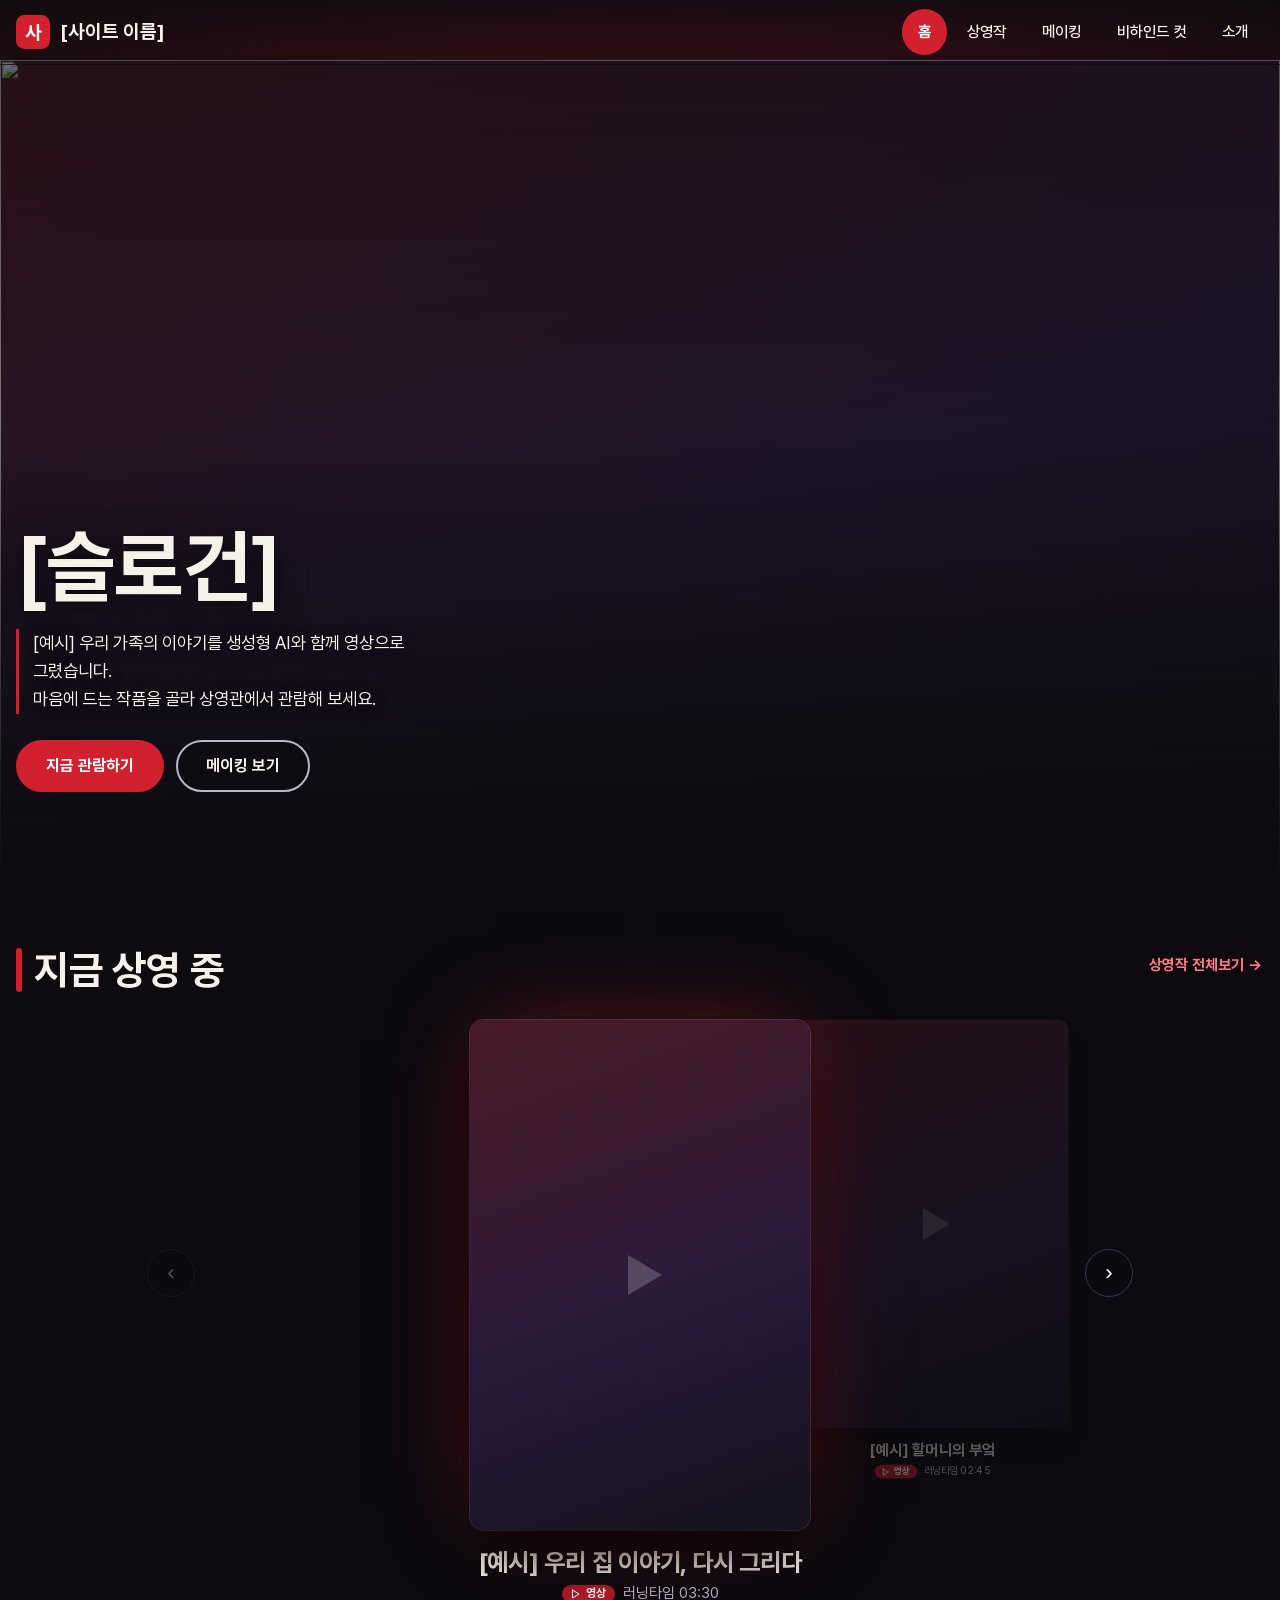
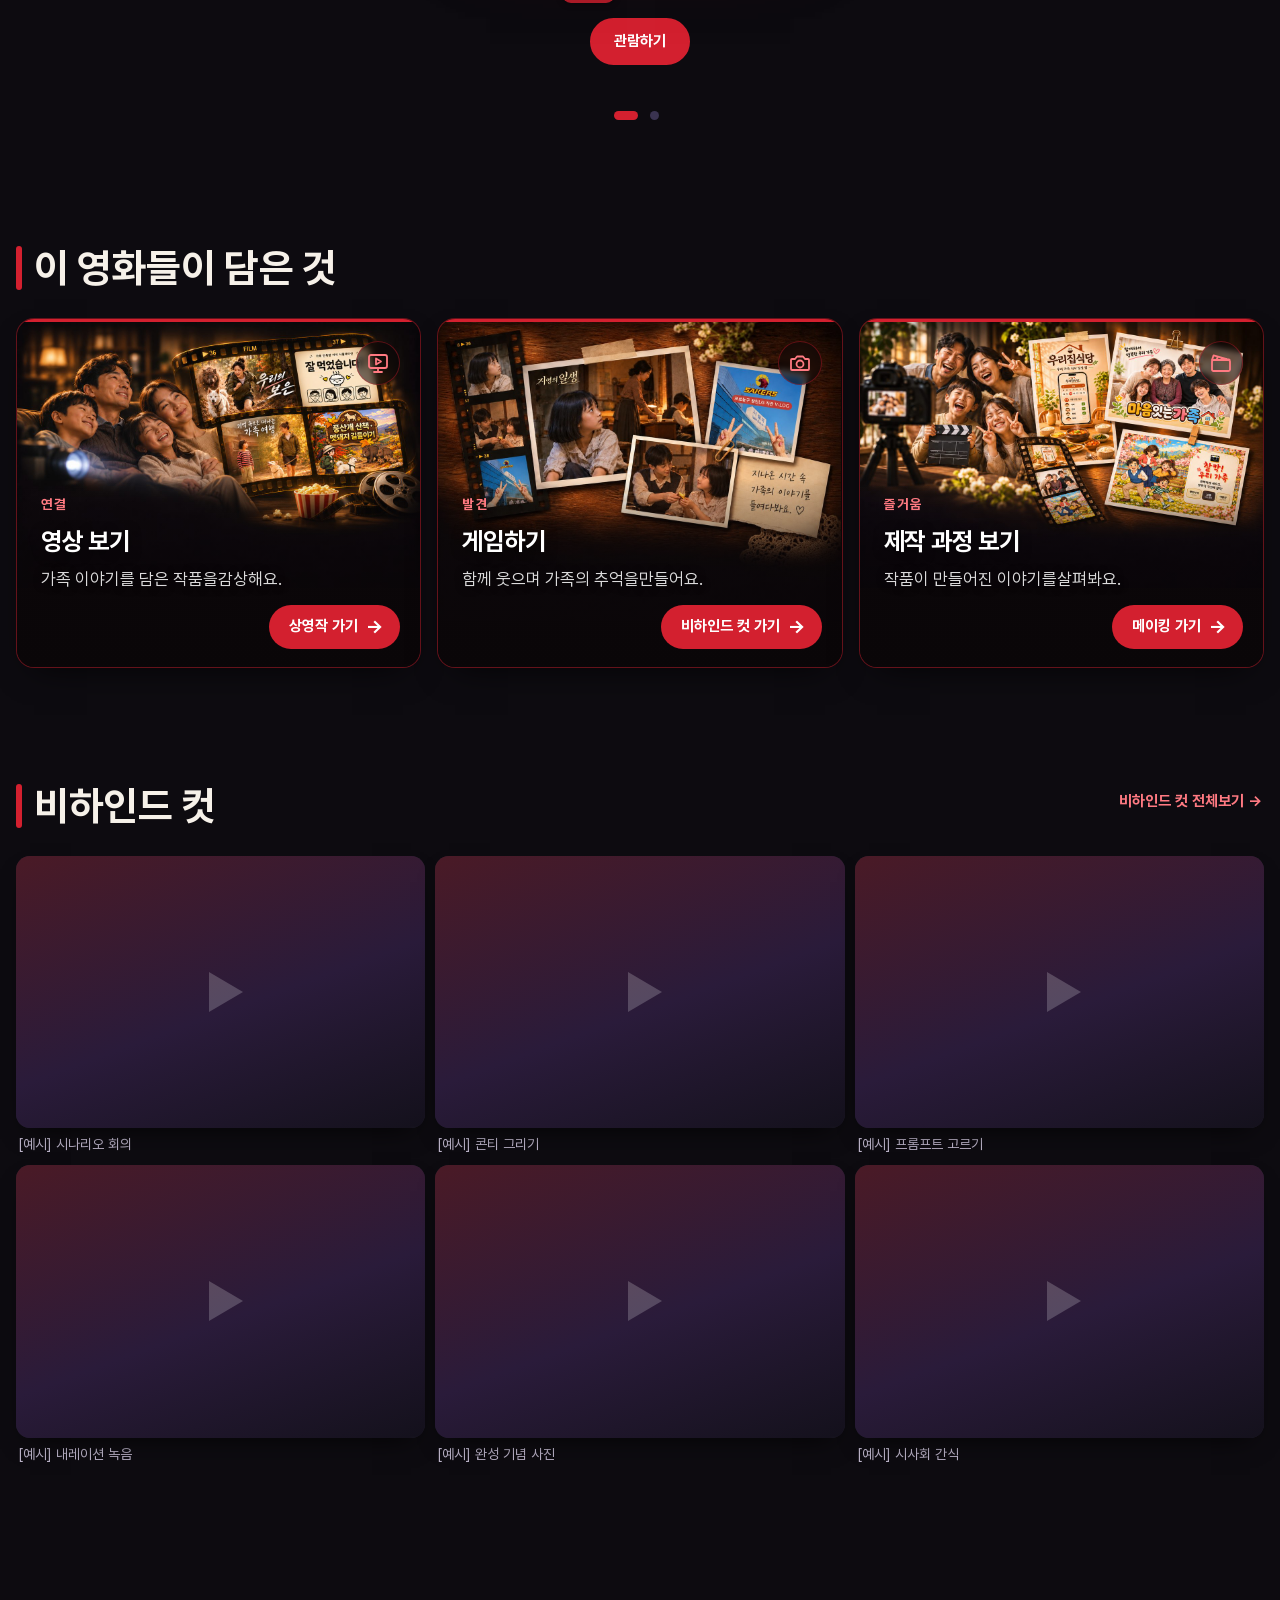
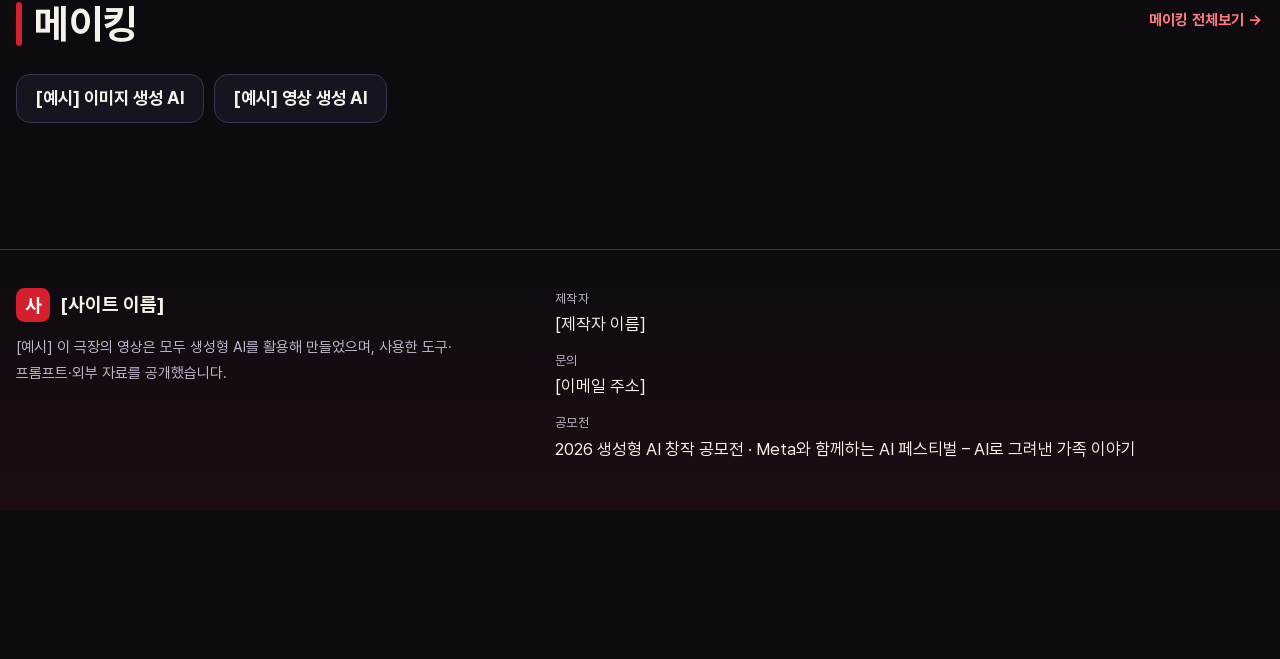
==== commit 75eddaba: "홈 지금 상영 중: 상영작 전체보기 링크 추가 Co-Authored-By: Claude Sonnet 5.5 <noreply@anthropic.com>" ====
--- a/index.html
+++ b/index.html
@@ -174,7 +174,7 @@
     const main = h('main', { id: 'main' });
     main.append(hero(d, site, av));
 
-    if (works.length) main.append(section('now', T.works, '', carousel(works)));
+    if (works.length) main.append(section('now', T.works, '', carousel(works), h('a', { class: 'more-top', href: href('works.html') }, '상영작 전체보기 →')));
 
     const TOPIC_LABEL = ['상영작 가기', '비하인드 컷 가기', '메이킹 가기'];   // 화살표 옆 글자 (TOPIC_GO와 같은 순서)
     const TOPIC_ICO = [   // 카드 오른쪽 위 선 그림 (상영작=화면, 비하인드 컷=카메라, 메이킹=클래퍼보드)
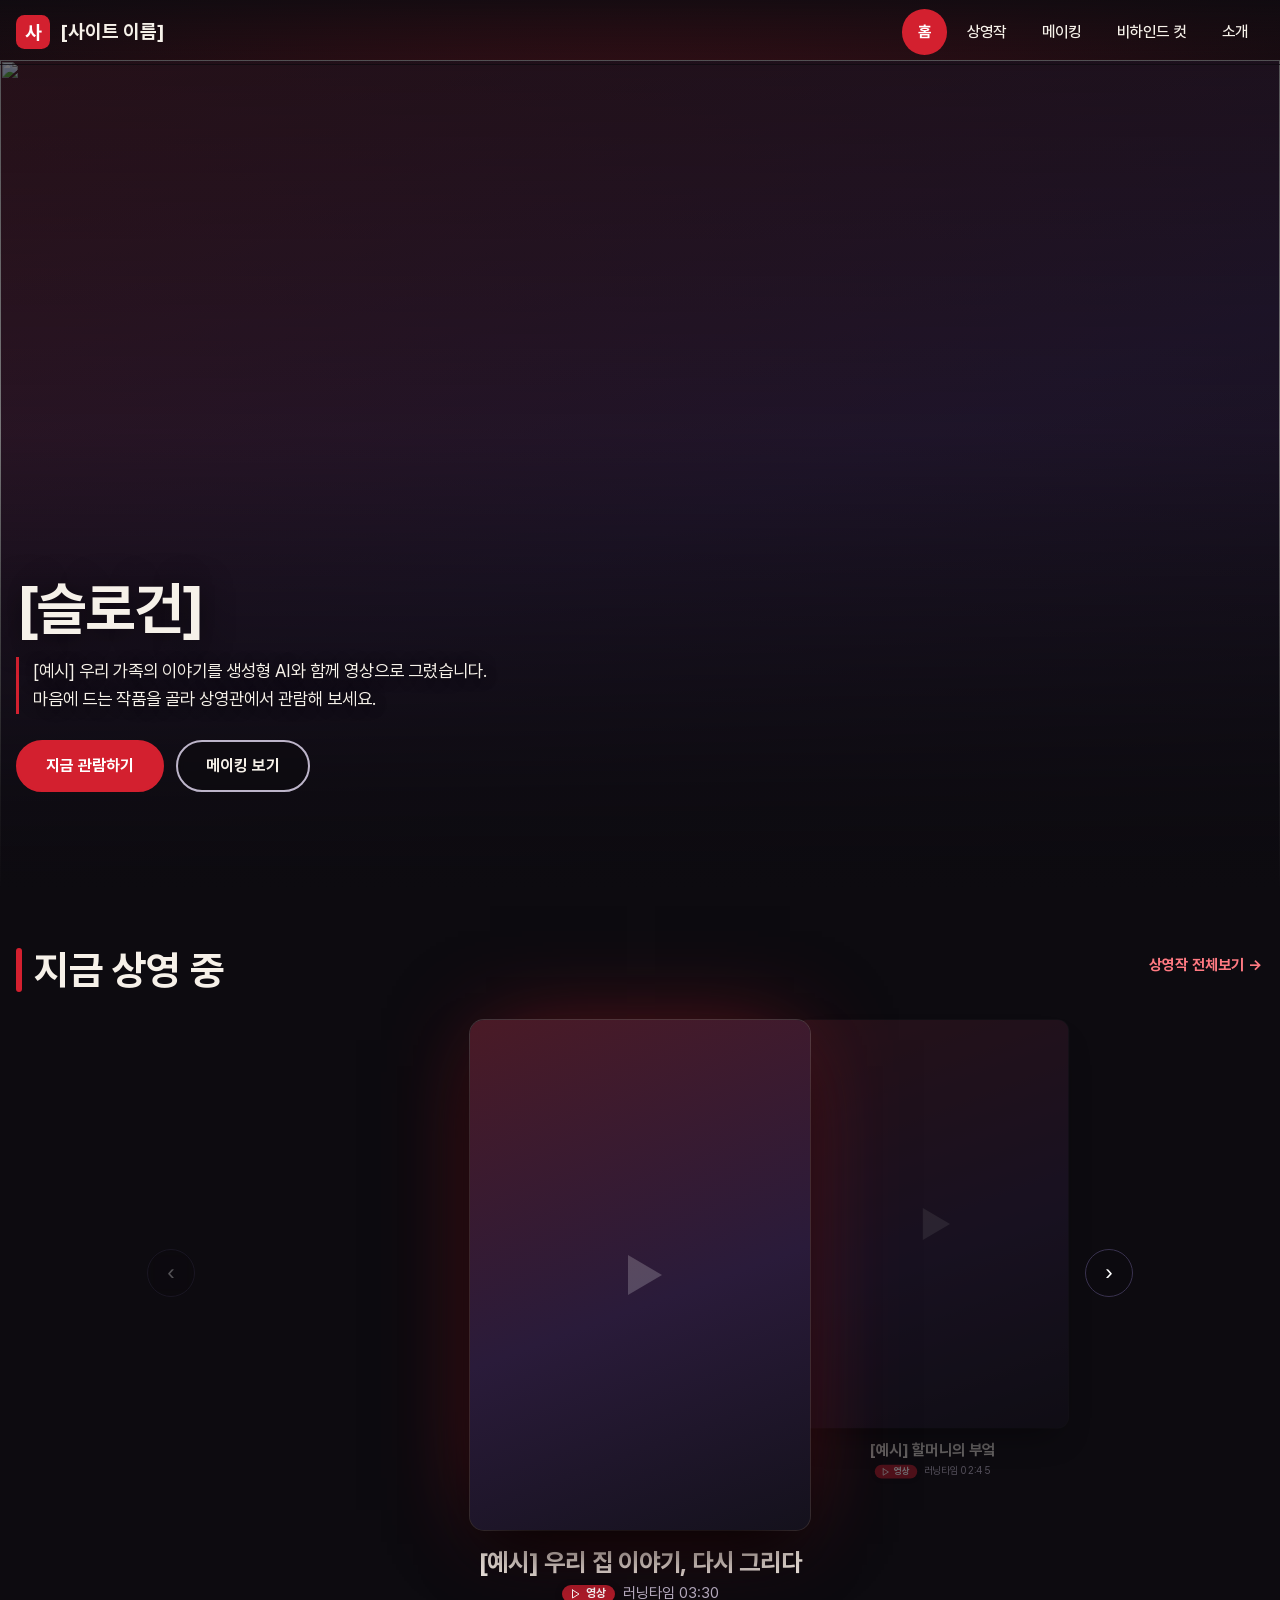
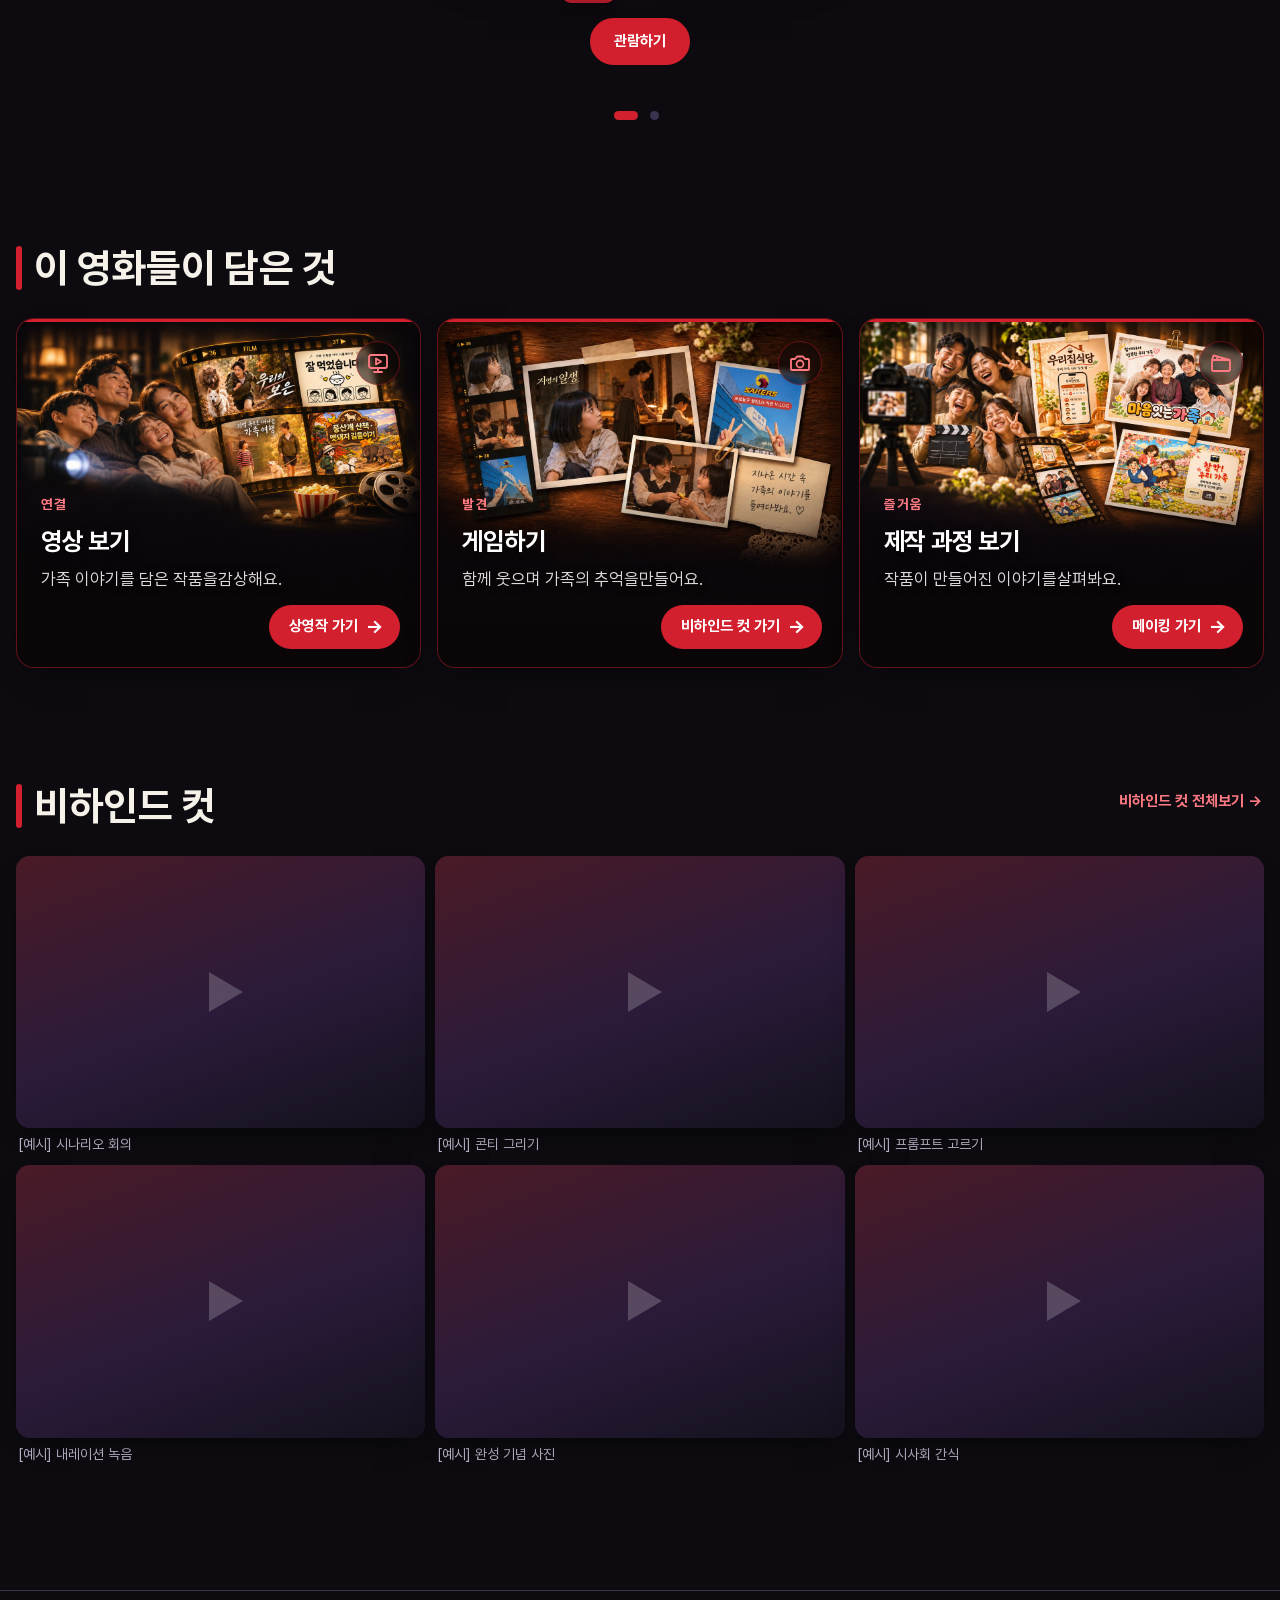
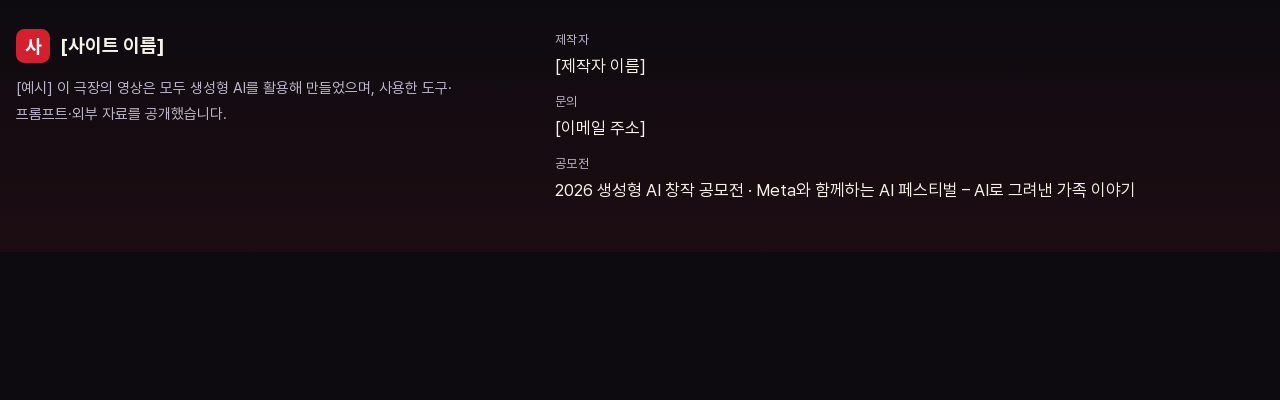
==== commit 091edb23: "사용한 AI 도구 태그를 홈에서 메이킹 페이지(제작 과정 위)로 이동, 홈의 메이킹 섹션 제거 Co-Authored-By: Claude Sonnet 5.5 <noreply@anth" ====
--- a/index.html
+++ b/index.html
@@ -198,17 +198,6 @@
     if (photos.length) main.append(section('album', T.album, '', ...gallery(photos),
       h('a', { class: 'more-top', href: href('album.html') }, '비하인드 컷 전체보기 →')));
 
-    if (av.making) {
-      // 같은 도구가 철자·언어·묶음 표기만 달라 여러 번 보이지 않도록 대표 이름으로 합친다(표시용, 저장된 내용은 그대로)
-      const ALIAS = [[/claudecode/, 'Claude Code'], [/claude|클로드/, 'Claude'], [/chatgpt|챗gpt/, 'ChatGPT'], [/flow|플로우/, 'Google Flow'], [/vids|비즈/, 'Google Vids'],
-        [/제미나이|gemini/, 'Gemini'], [/나노바나나|nanobanana/, 'Nano Banana'], [/러버블|lovable/, 'Lovable'], [/capcut|캡컷/, 'CapCut'], [/ffmpeg/, 'FFmpeg'],
-        [/clipchamp|클립챔프/, 'Microsoft Clipchamp'], [/suno|수노/, 'Suno'], [/supabase/, 'Supabase'], [/vercel/, 'Vercel'], [/github|깃허브/, 'GitHub'], [/higgsfield/, 'Higgsfield']];
-      const canon = raw => { let s = raw.toLowerCase().replace(/\s+/g, ''), out = []; ALIAS.forEach(([re, n]) => { if (re.test(s)) { out.push(n); s = s.replace(re, ' '); } }); return out.length ? out : [raw]; };
-      const names = [...new Set([...toolList(obj(d.making).tools), ...works.flatMap(w => toolList(production(w, d).tools))].flatMap(t => canon((t.name || '').trim())).filter(Boolean))];
-      main.append(section('making', T.making, '',
-        names.length > 0 && h('ul', { class: 'toolnames', 'aria-label': '사용한 AI 도구' }, names.map(n => h('li', { text: n }))),
-        h('a', { class: 'more-top', href: href('making.html') }, '메이킹 전체보기 →')));
-    }
 
     return { title: has(site.name) ? site.name + (has(site.slogan) ? ' – ' + site.slogan : '') : '우리 가족 극장', main };
   });
--- a/theme.css
+++ b/theme.css
@@ -620,3 +620,9 @@
 .more-top{position:absolute;top:0;right:0;margin:0;display:inline-flex;align-items:center;min-height:44px;padding:0 2px;color:var(--accent-hi);font-weight:700;font-size:.95rem;text-decoration:none;white-space:nowrap}   /* 섹션 제목 줄의 오른쪽 끝, 테두리 없는 글자 링크 */
 .more-top:hover{color:#fff;text-decoration:underline;text-underline-offset:4px}
 @media (max-width:719px){.more-top{font-size:.85rem}}
+
+/* 홈 첫 화면: PC에서 설명은 한 줄, 제목은 글자·줄 간격을 모바일처럼 촘촘하게 */
+.hero h1{font-size:clamp(2.4rem,5vw,3.6rem);line-height:1.12;letter-spacing:-.03em}
+@media (min-width:720px){.hero p{max-width:none}}
+
+.toolnames-h{font-size:1.1rem;margin:36px 0 12px;color:var(--muted)}
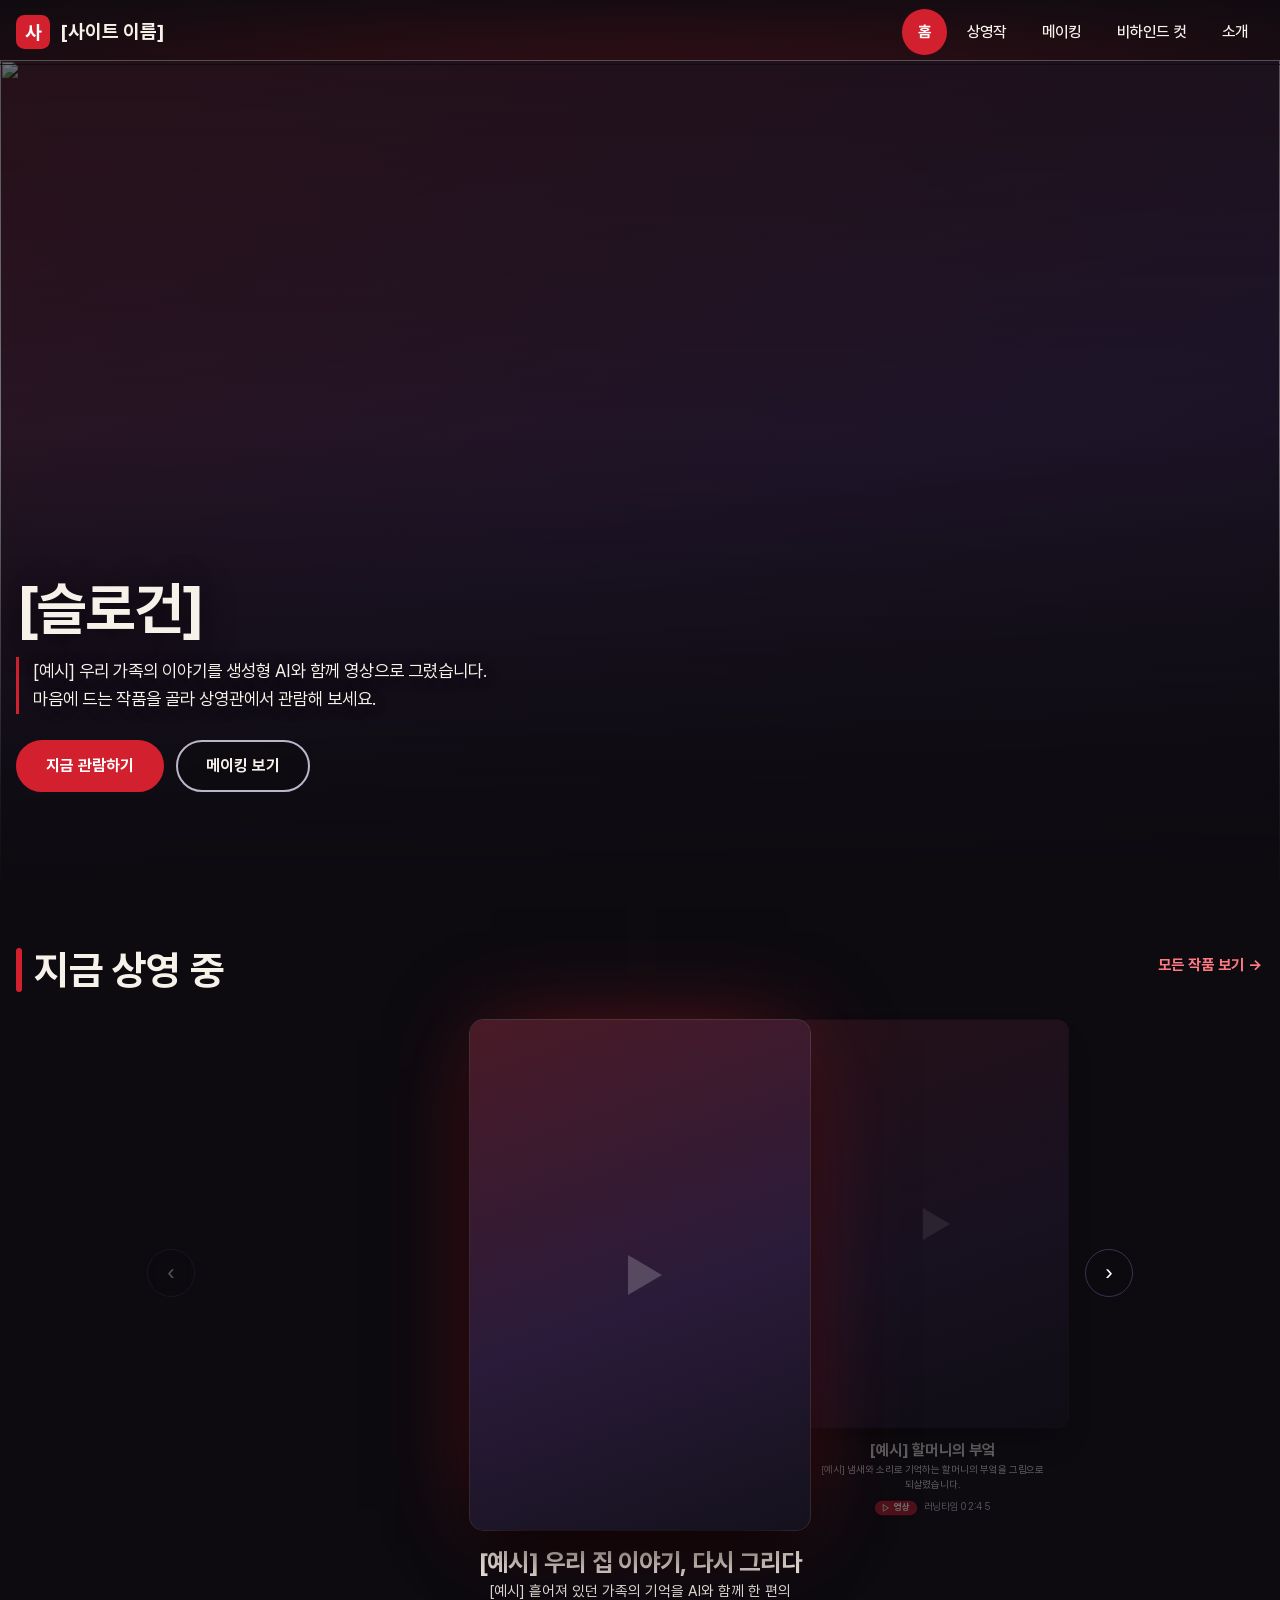
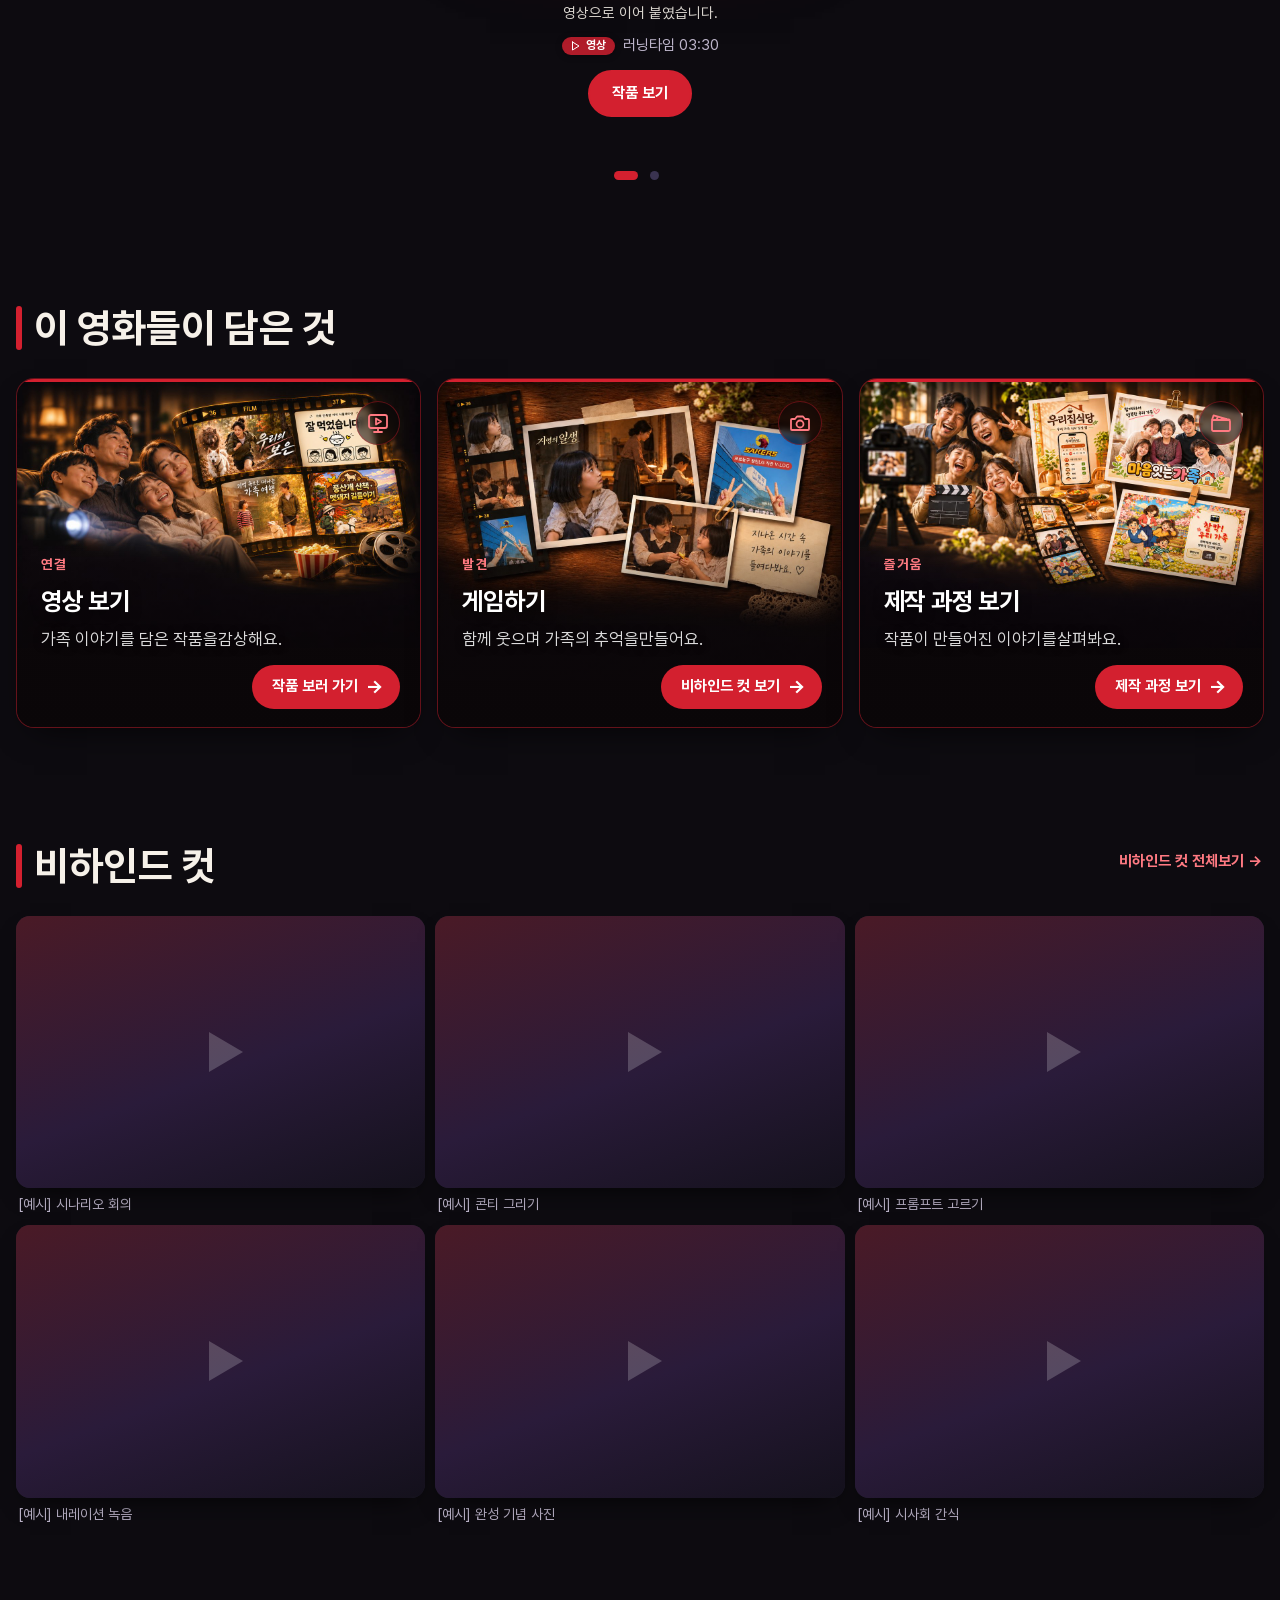
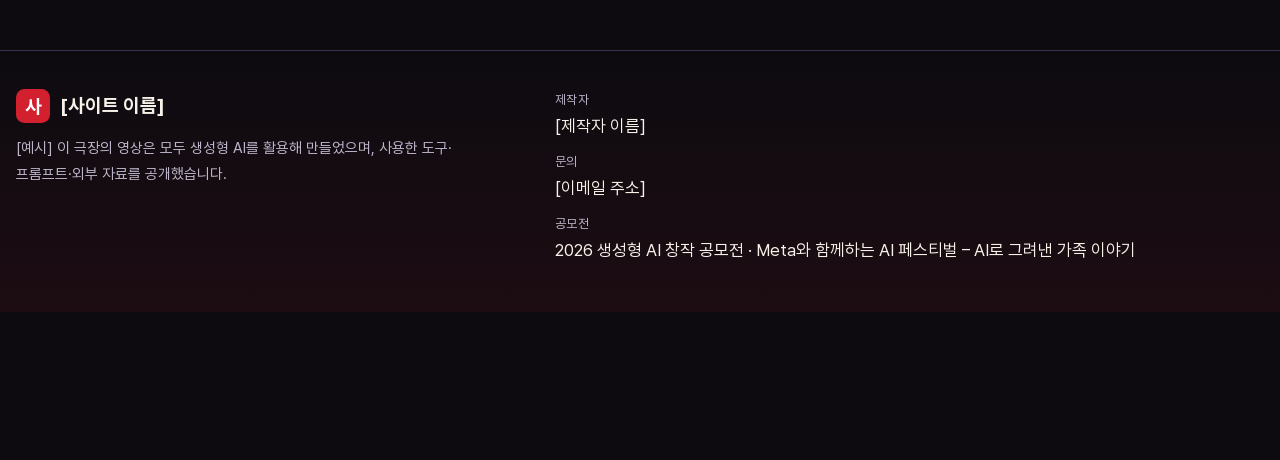
==== commit 85042c12: "홈 피드백 반영: 섹션 제목·버튼 문구, 작품 카드 한 줄 소개와 '작품 보기' 버튼, 안내 카드 이동 문구 Co-Authored-By: Claude Sonnet 5.5 <nore" ====
--- a/index.html
+++ b/index.html
@@ -19,7 +19,7 @@
 <script>
 (() => {
   const { h, has, arr, obj, mediaPath, watchHref, href, poster, section, gallery, tools: _t, toolList, boot, production, mediaStatus, isVideo } = App;
-  const T0 = { works: '지금 상영 중', topics: '이 영화들이 담은 것', album: '비하인드 컷', making: '메이킹' };
+  const T0 = { works: '지금 만나는 가족 이야기', topics: '우리 가족 극장 둘러보기', album: '비하인드 컷', making: '메이킹' };
   let current = 0;           // 카로셀 위치는 다시 그려도 유지한다
 
   /* ---------- 히어로 ---------- */
@@ -62,7 +62,7 @@
         h('h1', { text: title || '' }),
         has(hr.text) && h('p', { text: hr.text }),
         h('div', { class: 'hero-cta' },
-          av.works && h('a', { class: 'btn', href: '#now', text: has(hr.ctaWatch) ? hr.ctaWatch : '지금 관람하기' }),
+          av.works && h('a', { class: 'btn', href: '#now', text: has(hr.ctaWatch) ? hr.ctaWatch : '작품 감상·체험하기' }),
           av.making && h('a', { class: 'btn ghost', href: href('making.html'), text: has(hr.ctaMaking) ? hr.ctaMaking : '메이킹 보기' }))));
   }
 
@@ -82,12 +82,13 @@
 
     const slides = works.map((w, i) => {
       const title = has(w.title) ? w.title : '제목 미정';
-      const link = h('a', { class: 'btn', href: watchHref(w, i) }, '관람하기', h('span', { class: 'sr', text: ' – ' + title }));
+      const link = h('a', { class: 'btn', href: watchHref(w, i) }, '작품 보기', h('span', { class: 'sr', text: ' – ' + title }));
       const pLink = h('a', { href: watchHref(w, i), tabindex: '-1', 'aria-hidden': 'true' }, poster(w));
       const slide = h('article', { class: 'slide', 'aria-roledescription': 'slide', 'aria-label': `${i + 1} / ${n}` },
         pLink,
         h('div', { class: 'slide-info' },
           h('h3', { text: title }),
+          has(w.tagline) && h('p', { class: 'slide-tag', text: w.tagline.trim() }),   // 작품 한 줄 소개 (CMS의 작품 소개 문구 / 연재물 요약)
           h('p', { class: 'meta' }, App.kindPill(w), App.metaLine(w)),
           link));
       slide.addEventListener('click', e => {
@@ -174,9 +175,9 @@
     const main = h('main', { id: 'main' });
     main.append(hero(d, site, av));
 
-    if (works.length) main.append(section('now', T.works, '', carousel(works), h('a', { class: 'more-top', href: href('works.html') }, '상영작 전체보기 →')));
-
-    const TOPIC_LABEL = ['상영작 가기', '비하인드 컷 가기', '메이킹 가기'];   // 화살표 옆 글자 (TOPIC_GO와 같은 순서)
+    if (works.length) main.append(section('now', T.works, '', carousel(works), h('a', { class: 'more-top', href: href('works.html') }, '모든 작품 보기 →')));
+
+    const TOPIC_LABEL = ['작품 보러 가기', '비하인드 컷 보기', '제작 과정 보기'];   // 화살표 옆 글자 (TOPIC_GO와 같은 순서)
     const TOPIC_ICO = [   // 카드 오른쪽 위 선 그림 (상영작=화면, 비하인드 컷=카메라, 메이킹=클래퍼보드)
       '<rect x="3" y="4" width="18" height="13" rx="2"/><path d="M8 21h8M12 17v4"/><polygon points="10 7.5 15 10.5 10 13.5 10 7.5"/>',
       '<path d="M4 8h3l2-2.5h6L17 8h3a1 1 0 0 1 1 1v9a1 1 0 0 1-1 1H4a1 1 0 0 1-1-1V9a1 1 0 0 1 1-1z"/><circle cx="12" cy="13" r="3.5"/>',
--- a/theme.css
+++ b/theme.css
@@ -122,7 +122,7 @@
 
 /* ===== 홈: 카로셀 ===== */
 .carousel{position:relative;overflow-x:clip}
-.stage{position:relative;height:calc(var(--cw)*1.5 + 168px);touch-action:pan-y;user-select:none;-webkit-user-select:none;outline-offset:-4px}
+.stage{position:relative;height:calc(var(--cw)*1.5 + 228px);touch-action:pan-y;user-select:none;-webkit-user-select:none;outline-offset:-4px}
 .slide{position:absolute;left:50%;top:0;width:var(--cw);transform-origin:50% 0;
   transform:translateX(-50%) translateX(calc(var(--o)*var(--cw)*.86)) scale(var(--s));
   opacity:var(--op);transition:transform .8s cubic-bezier(.22,.8,.2,1),opacity .6s ease;cursor:pointer}
@@ -626,3 +626,7 @@
 @media (min-width:720px){.hero p{max-width:none}}
 
 .toolnames-h{font-size:1.1rem;margin:36px 0 12px;color:var(--muted)}
+
+/* 홈 작품 카드: 제목 아래 한 줄 소개 (마우스·터치 없이 늘 보인다) */
+.slide-info .slide-tag{margin:2px auto 8px;max-width:var(--cw);color:var(--text);opacity:.88;font-size:.92rem;line-height:1.5;display:-webkit-box;-webkit-line-clamp:3;-webkit-box-orient:vertical;overflow:hidden}
+.slide:not(.active) .slide-info .slide-tag{font-size:.78rem;-webkit-line-clamp:2}
